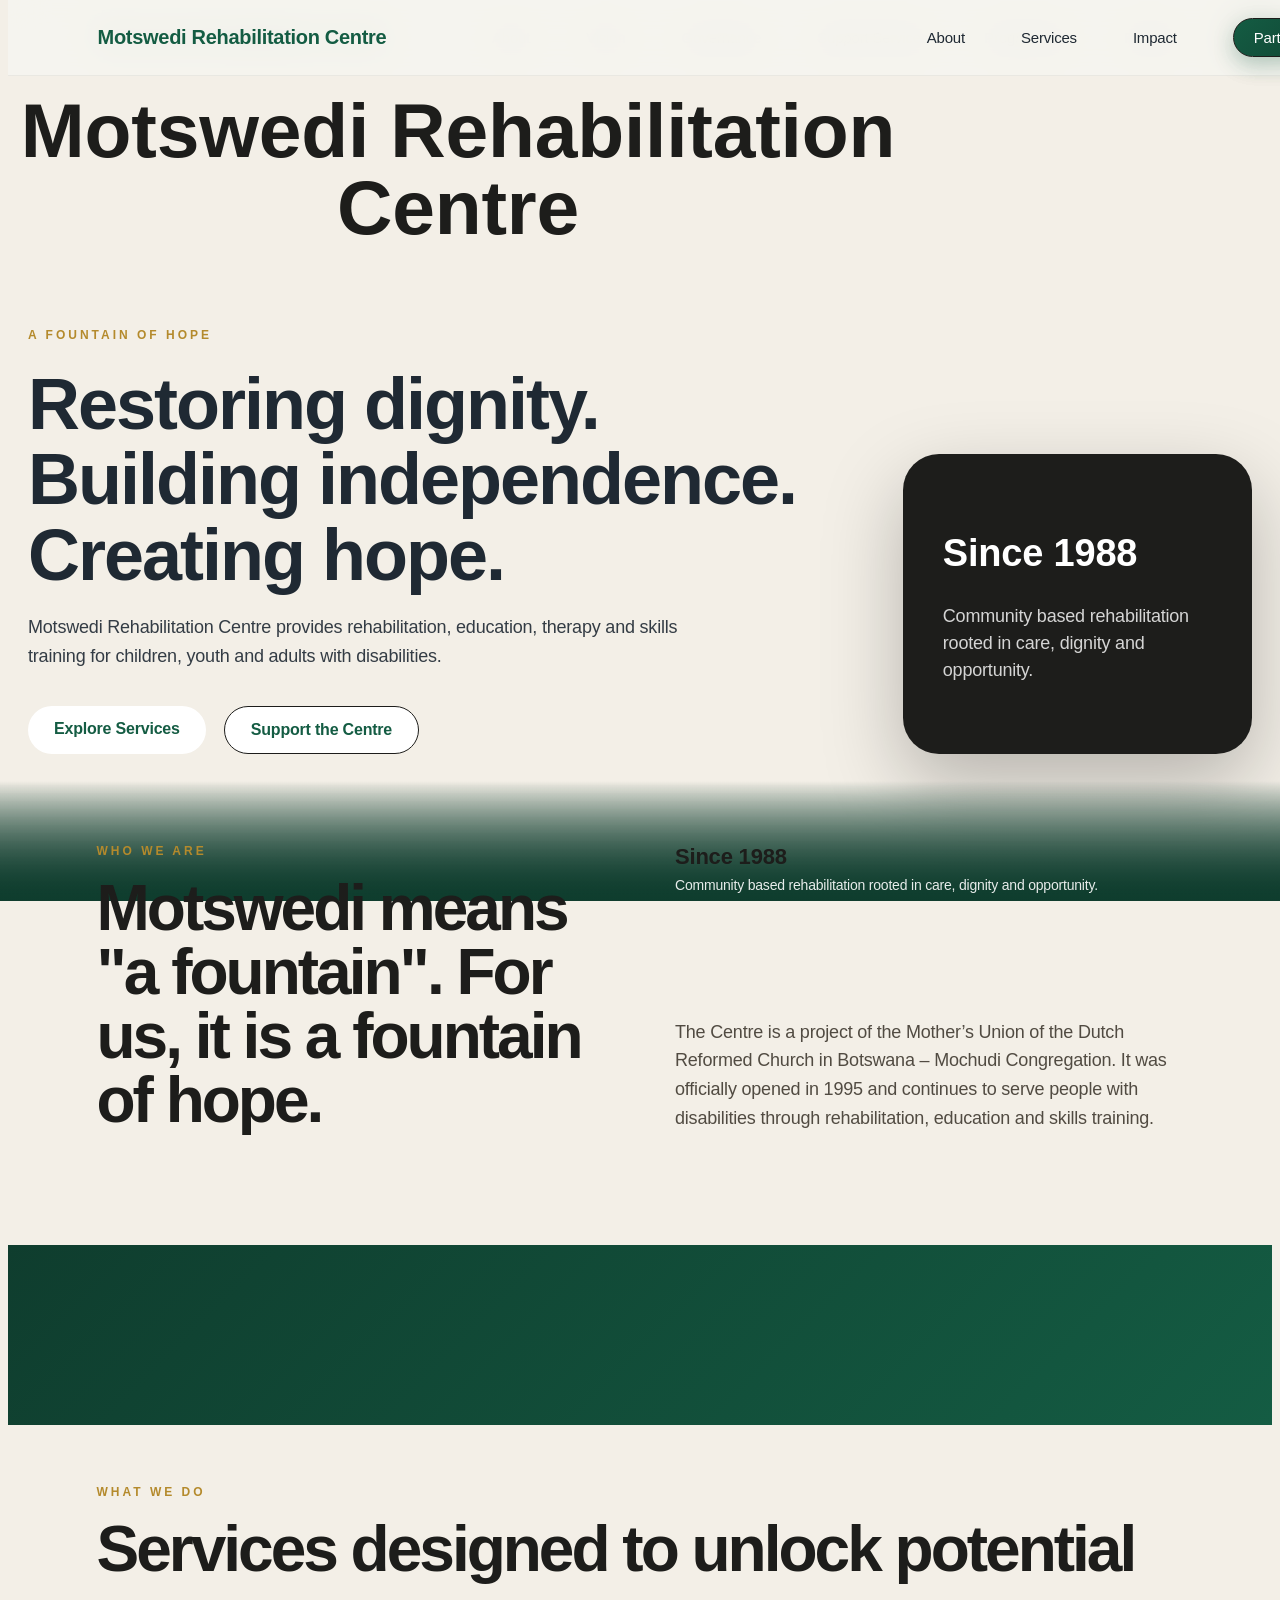
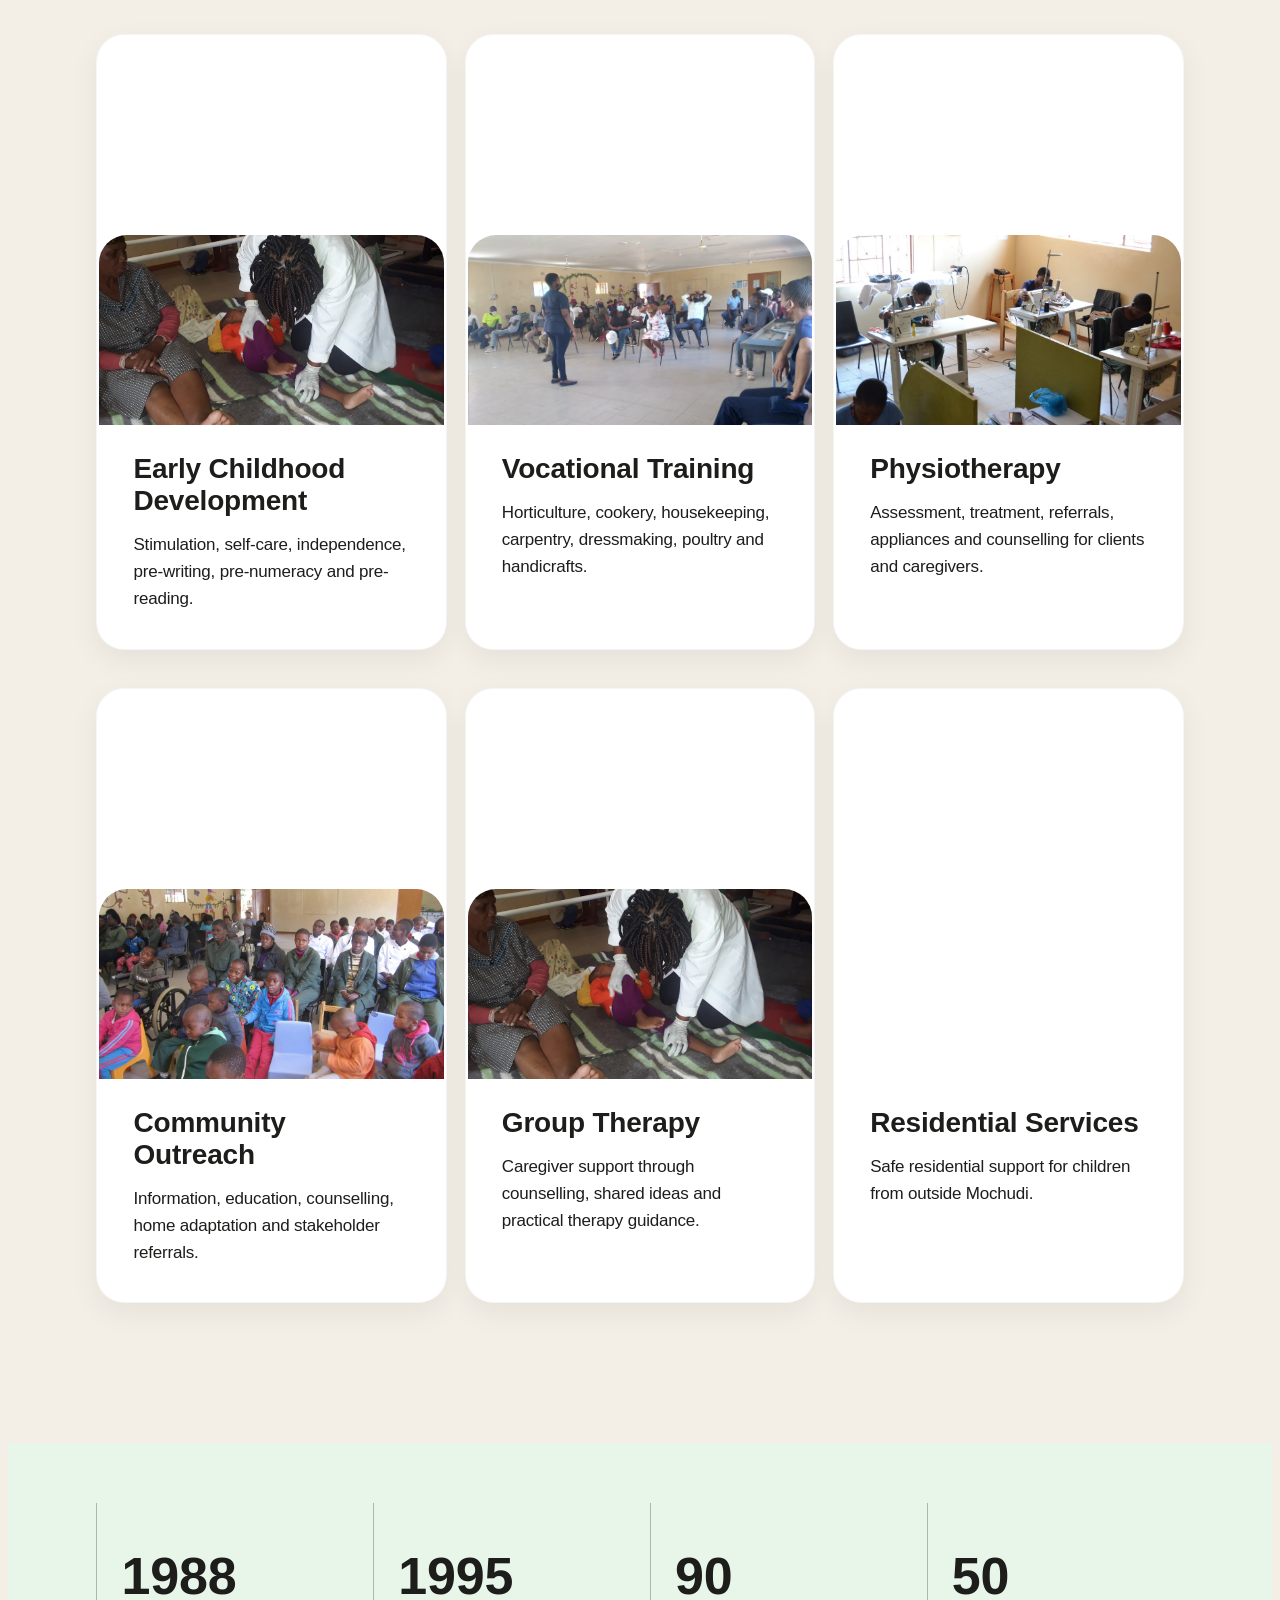
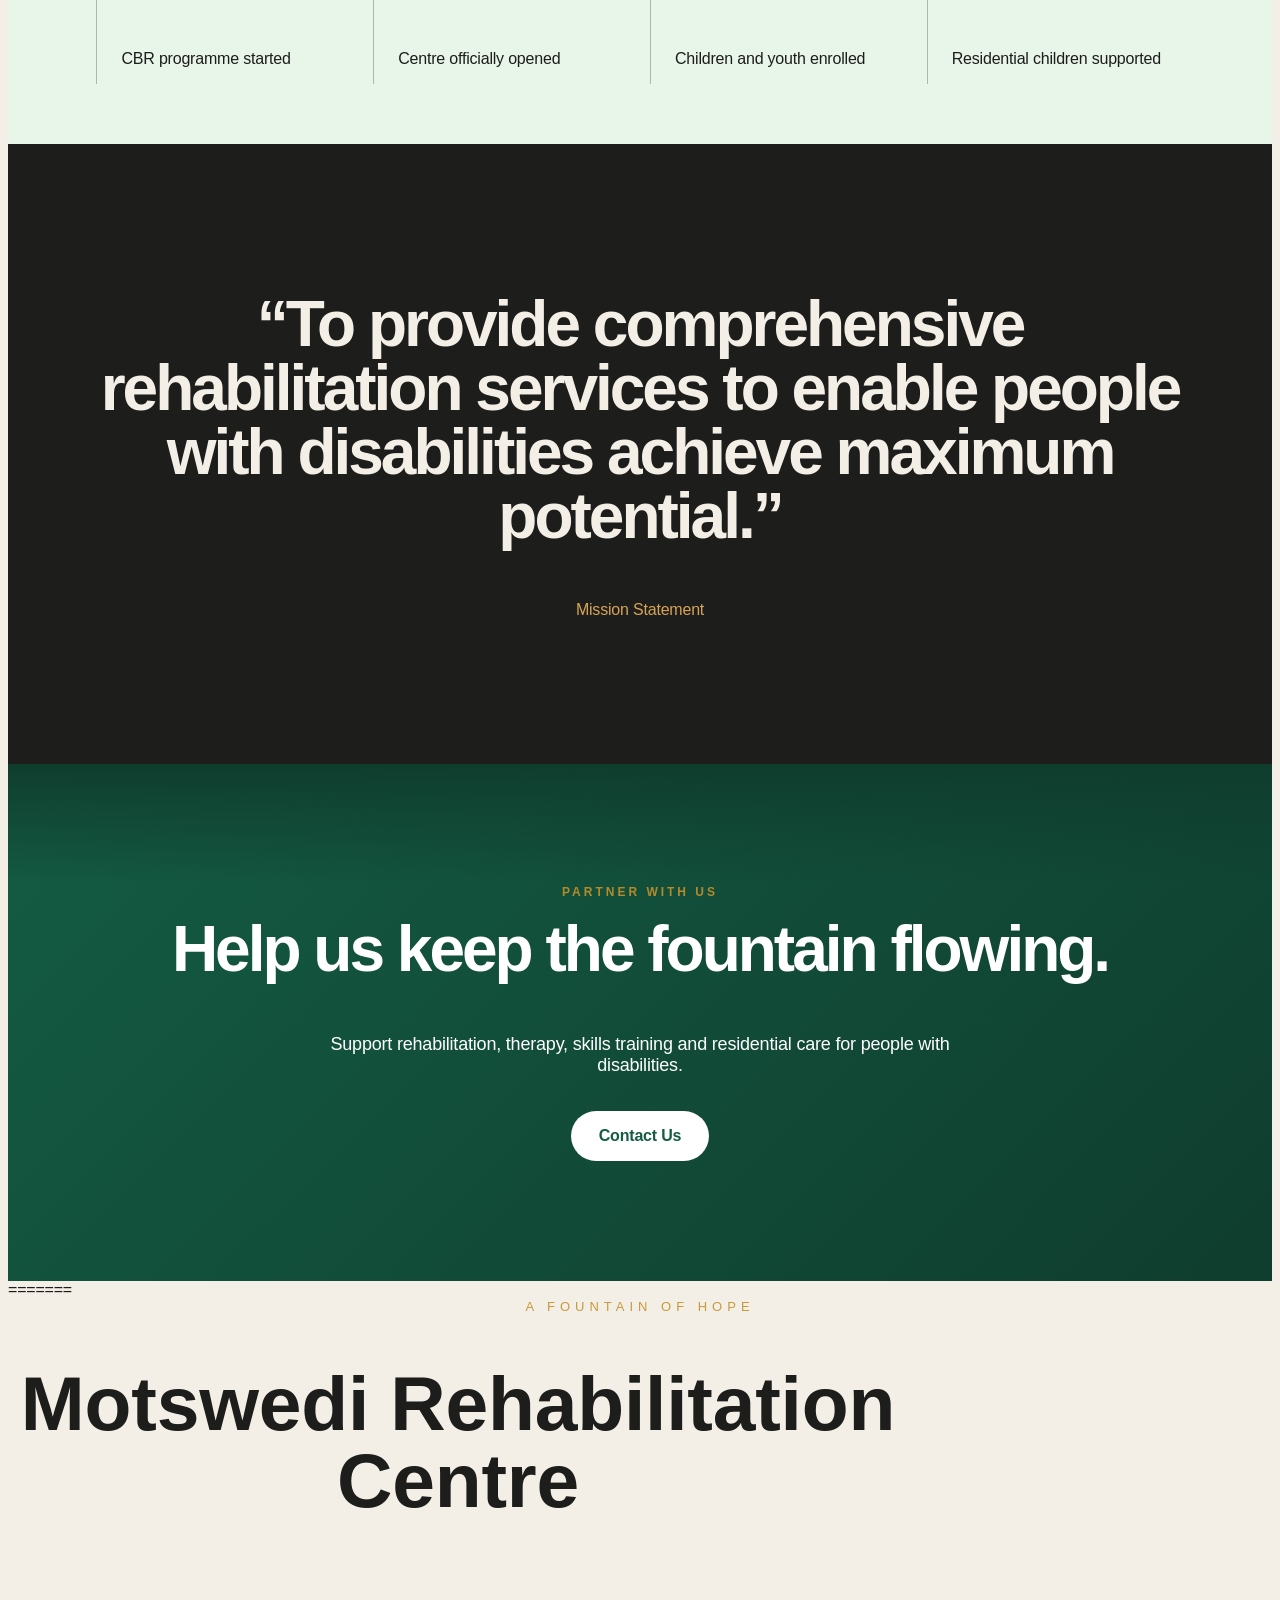
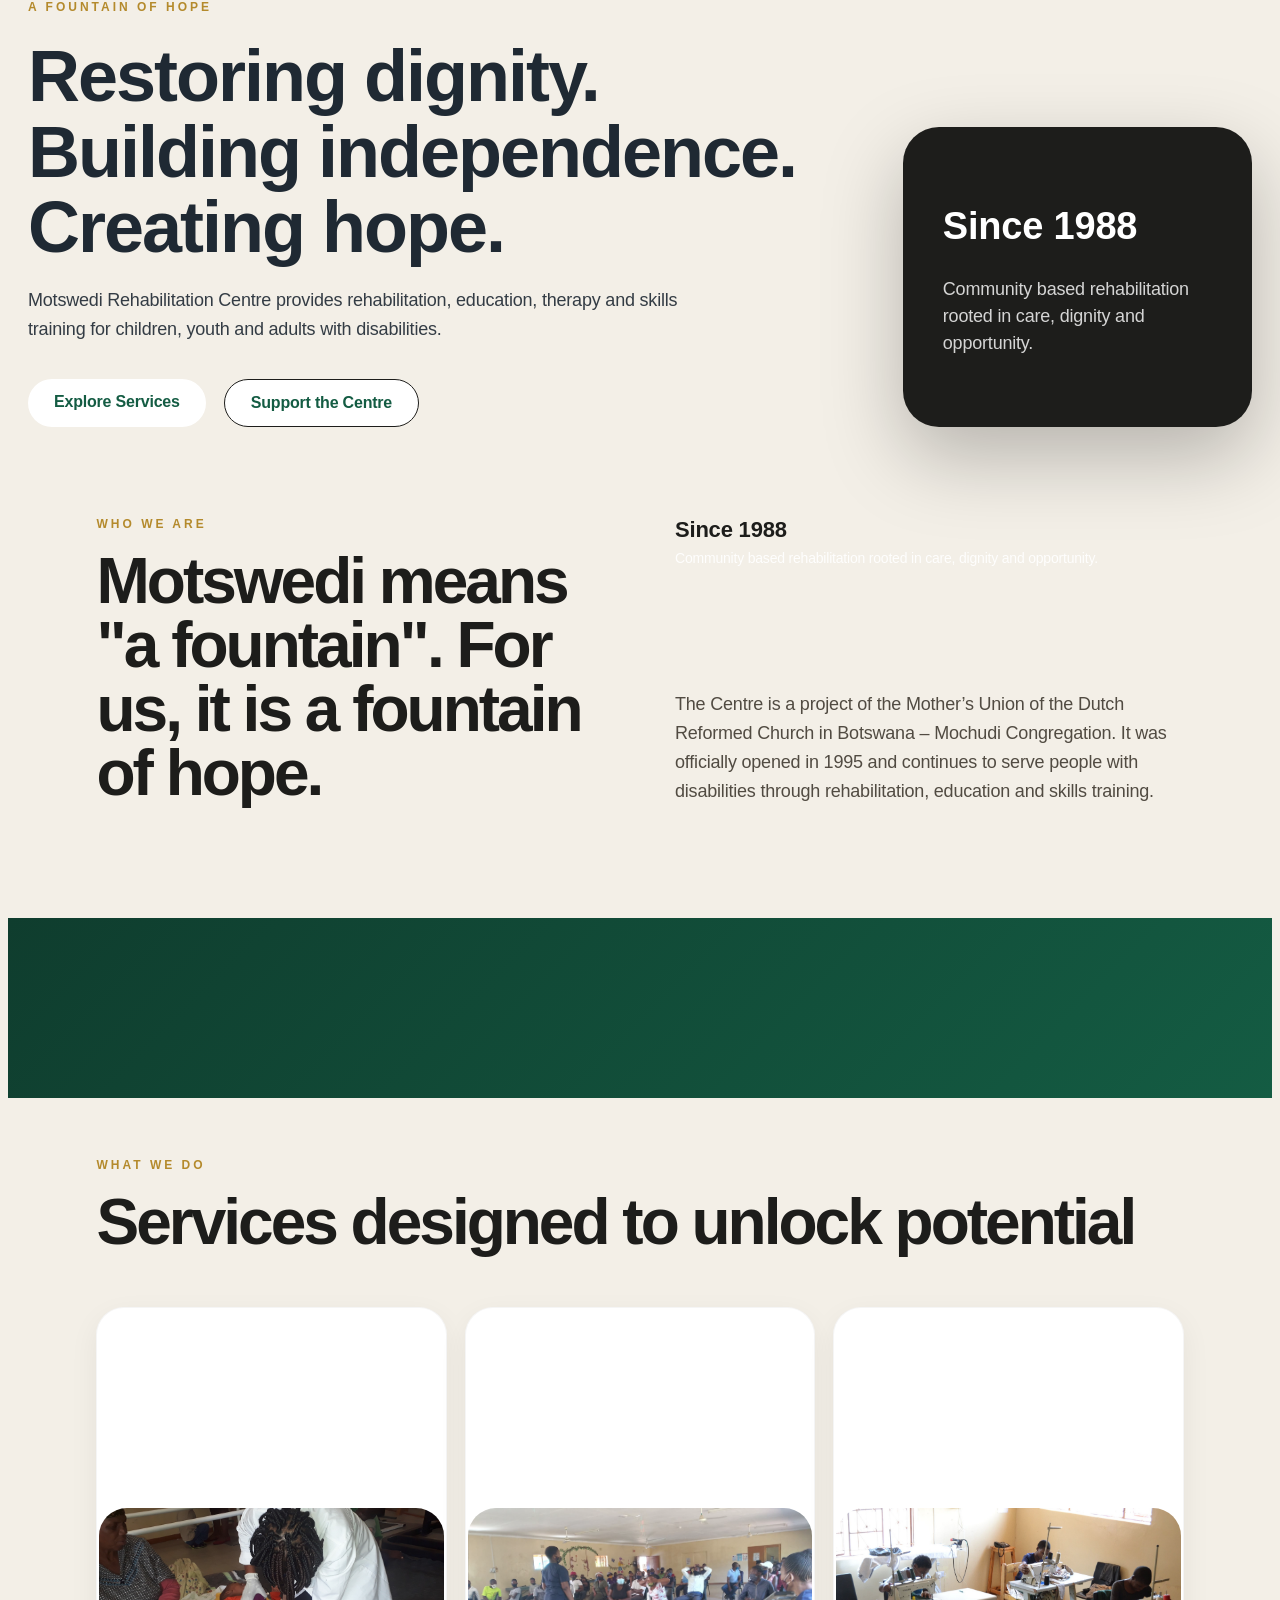
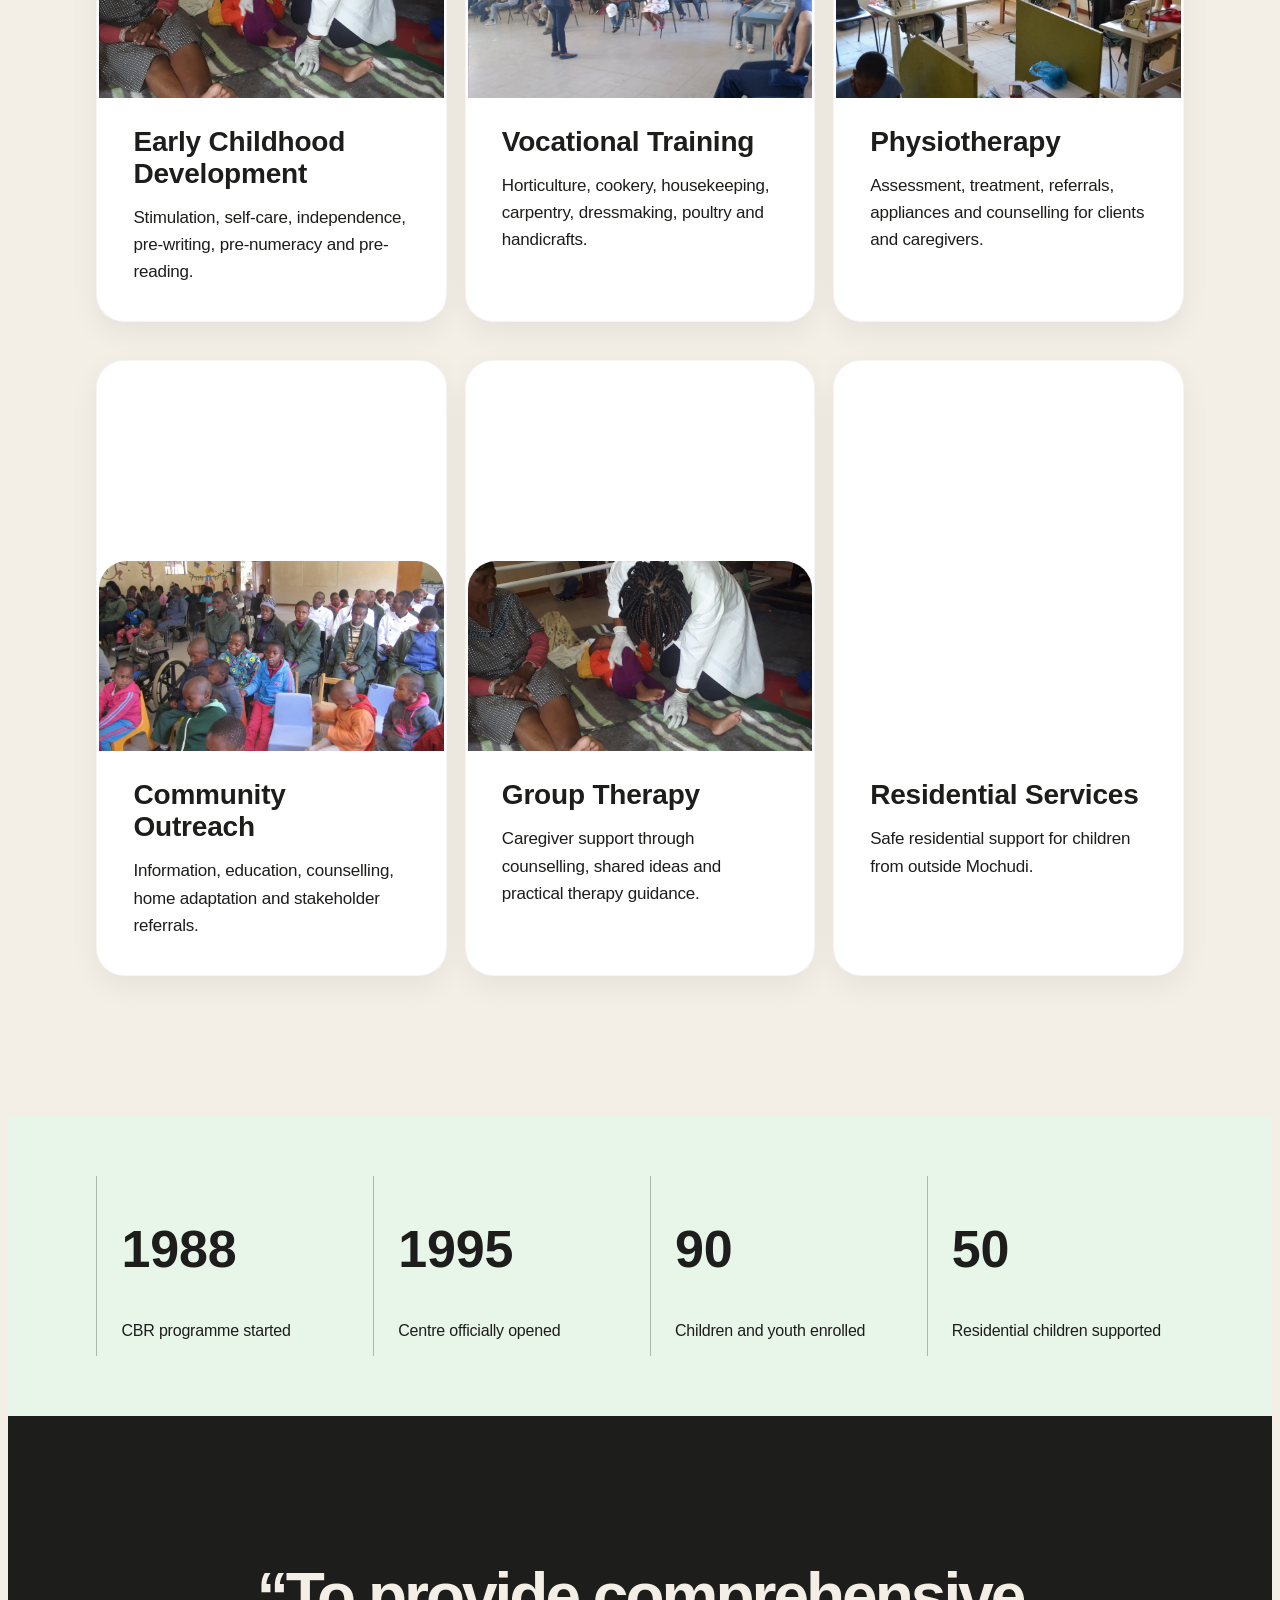
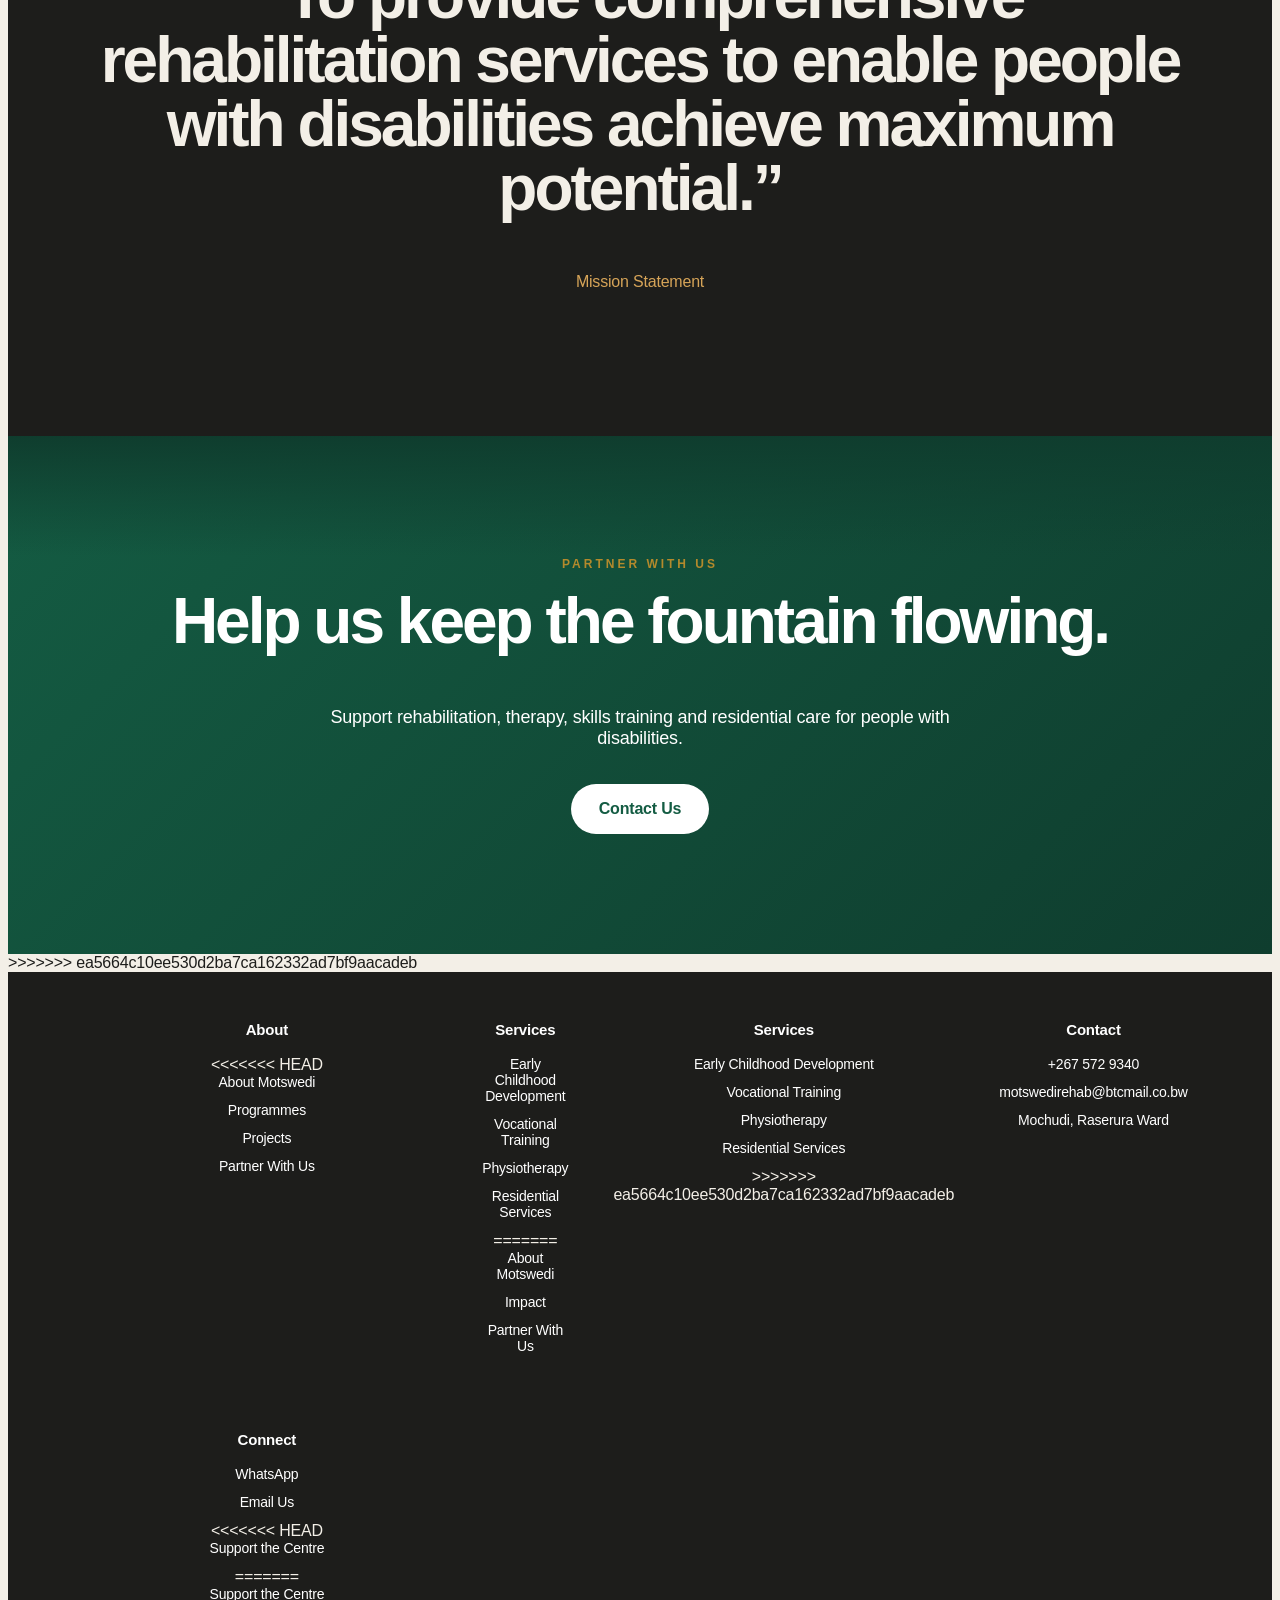
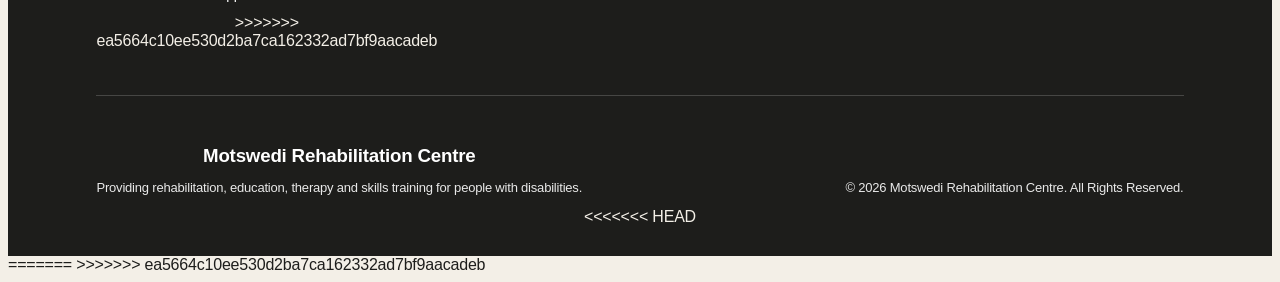
==== index.html @ e0ede17e "Resolve merge conflicts" ====
<<<<<<< HEAD
﻿<div id="loader">
  <div class="loader-inner">
    <span>A Fountain of Hope</span>
    <h1>Motswedi Rehabilitation Centre</h1>
  </div>
</div><!DOCTYPE html>
<html lang="en">
<head>
  <meta charset="UTF-8">
  <meta name="viewport" content="width=device-width, initial-scale=1.0">
  <title>Motswedi Rehabilitation Centre</title>
  <link rel="stylesheet" href="css/style.css">
</head>
<body>
<nav>
  <div class="brand">Motswedi Rehabilitation Centre</div>
  <div class="navlinks">
    <a href="about.html">About</a><a href="vision.html">Vision</a><a href="governance.html">Governance</a>
    <a href="support.html">Support Services</a>
    <a href="programmes.html">Programmes</a><a href="projects.html">Projects</a>
    <a href="contact.html" class="navbtn">Partner With Us</a>
  </div>
</nav>
<header class="hero">
  <div class="hero-text">
    <span class="tag">A Fountain of Hope</span>
    <h1>Restoring dignity. Building independence. Creating hope.</h1>
    <p>Motswedi Rehabilitation Centre provides rehabilitation, education, therapy and skills training for children, youth and adults with disabilities.</p>
    <div class="actions">
      <a href="support.html" class="btn primary">Explore Services</a>
      <a href="contact.html" class="btn ghost">Support the Centre</a>
    </div>
  </div>
  <div class="hero-card">
    <h3>Since 1988</h3>
    <p>Community based rehabilitation rooted in care, dignity and opportunity.</p>
  </div>
</header>
<section id="about" class="split"><div class="about-badge"><strong>Since 1988</strong><span>Community based rehabilitation rooted in care, dignity and opportunity.</span></div>
  <div>
    <span class="small">Who We Are</span>
    <h2>Motswedi means &quot;a fountain&quot;. For us, it is a fountain of hope.</h2>
  </div>
  <p>
    The Centre is a project of the Mother’s Union of the Dutch Reformed Church in Botswana – Mochudi Congregation.
    It was officially opened in 1995 and continues to serve people with disabilities through rehabilitation, education and skills training.
  </p>
</section>
<section class="dark">
  <div class="marquee">
    <span>Rehabilitation</span>
    <span>Education</span>
    <span>Skills Training</span>
    <span>Physiotherapy</span>
    <span>Residential Care</span>
  </div>
</section>
<section id="services" class="services">
  <span class="small">What We Do</span>
  <h2>Services designed to unlock potential</h2>
  <div class="grid">
    <div class="card"><h3>Early Childhood Development</h3><p>Stimulation, self-care, independence, pre-writing, pre-numeracy and pre-reading.</p></div>
    <div class="card"><h3>Vocational Training</h3><p>Horticulture, cookery, housekeeping, carpentry, dressmaking, poultry and handicrafts.</p></div>
    <div class="card"><h3>Physiotherapy</h3><p>Assessment, treatment, referrals, appliances and counselling for clients and caregivers.</p></div>
    <div class="card"><h3>Community Outreach</h3><p>Information, education, counselling, home adaptation and stakeholder referrals.</p></div>
    <div class="card"><h3>Group Therapy</h3><p>Caregiver support through counselling, shared ideas and practical therapy guidance.</p></div>
    <div class="card"><h3>Residential Services</h3><p>Safe residential support for children from outside Mochudi.</p></div>
  </div>
</section>
<section id="impact" class="impact">
  <div><h2>1988</h2><p>CBR programme started</p></div>
  <div><h2>1995</h2><p>Centre officially opened</p></div>
  <div><h2>90</h2><p>Children and youth enrolled</p></div>
  <div><h2>50</h2><p>Residential children supported</p></div>
</section>
<section class="statement">
  <h2>“To provide comprehensive rehabilitation services to enable people with disabilities achieve maximum potential.”</h2>
  <p>Mission Statement</p>
</section>
<section id="contact" class="contact">
  <span class="small">Partner With Us</span>
  <h2>Help us keep the fountain flowing.</h2>
  <p>Support rehabilitation, therapy, skills training and residential care for people with disabilities.</p>
  <a href="https://wa.me/26774729088" class="btn primary">Contact Us</a>
</section>
=======
﻿<div id="loader">
  <div class="loader-inner">
    <span>A Fountain of Hope</span>
    <h1>Motswedi Rehabilitation Centre</h1>
  </div>
</div><!DOCTYPE html>
<html lang="en">
<head>
  <meta charset="UTF-8">
  <meta name="viewport" content="width=device-width, initial-scale=1.0">
  <title>Motswedi Rehabilitation Centre</title>
  <link rel="stylesheet" href="css/style.css">
</head>
<body>
<nav>
  <div class="brand">Motswedi Rehabilitation Centre</div>
  <div class="navlinks">
    <a href="#about">About</a>
    <a href="#services">Services</a>
    <a href="#impact">Impact</a>
    <a href="#contact" class="navbtn">Partner With Us</a>
  </div>
</nav>
<header class="hero">
  <div class="hero-text">
    <span class="tag">A Fountain of Hope</span>
    <h1>Restoring dignity. Building independence. Creating hope.</h1>
    <p>Motswedi Rehabilitation Centre provides rehabilitation, education, therapy and skills training for children, youth and adults with disabilities.</p>
    <div class="actions">
      <a href="#services" class="btn primary">Explore Services</a>
      <a href="#contact" class="btn ghost">Support the Centre</a>
    </div>
  </div>
  <div class="hero-card">
    <h3>Since 1988</h3>
    <p>Community based rehabilitation rooted in care, dignity and opportunity.</p>
  </div>
</header>
<section id="about" class="split"><div class="about-badge"><strong>Since 1988</strong><span>Community based rehabilitation rooted in care, dignity and opportunity.</span></div>
  <div>
    <span class="small">Who We Are</span>
    <h2>Motswedi means &quot;a fountain&quot;. For us, it is a fountain of hope.</h2>
  </div>
  <p>
    The Centre is a project of the Mother’s Union of the Dutch Reformed Church in Botswana – Mochudi Congregation.
    It was officially opened in 1995 and continues to serve people with disabilities through rehabilitation, education and skills training.
  </p>
</section>
<section class="dark">
  <div class="marquee">
    <span>Rehabilitation</span>
    <span>Education</span>
    <span>Skills Training</span>
    <span>Physiotherapy</span>
    <span>Residential Care</span>
  </div>
</section>
<section id="services" class="services">
  <span class="small">What We Do</span>
  <h2>Services designed to unlock potential</h2>
  <div class="grid">
    <div class="card"><h3>Early Childhood Development</h3><p>Stimulation, self-care, independence, pre-writing, pre-numeracy and pre-reading.</p></div>
    <div class="card"><h3>Vocational Training</h3><p>Horticulture, cookery, housekeeping, carpentry, dressmaking, poultry and handicrafts.</p></div>
    <div class="card"><h3>Physiotherapy</h3><p>Assessment, treatment, referrals, appliances and counselling for clients and caregivers.</p></div>
    <div class="card"><h3>Community Outreach</h3><p>Information, education, counselling, home adaptation and stakeholder referrals.</p></div>
    <div class="card"><h3>Group Therapy</h3><p>Caregiver support through counselling, shared ideas and practical therapy guidance.</p></div>
    <div class="card"><h3>Residential Services</h3><p>Safe residential support for children from outside Mochudi.</p></div>
  </div>
</section>
<section id="impact" class="impact">
  <div><h2>1988</h2><p>CBR programme started</p></div>
  <div><h2>1995</h2><p>Centre officially opened</p></div>
  <div><h2>90</h2><p>Children and youth enrolled</p></div>
  <div><h2>50</h2><p>Residential children supported</p></div>
</section>
<section class="statement">
  <h2>“To provide comprehensive rehabilitation services to enable people with disabilities achieve maximum potential.”</h2>
  <p>Mission Statement</p>
</section>
<section id="contact" class="contact">
  <span class="small">Partner With Us</span>
  <h2>Help us keep the fountain flowing.</h2>
  <p>Support rehabilitation, therapy, skills training and residential care for people with disabilities.</p>
  <a href="https://wa.me/26774729088" class="btn primary">Contact Us</a>
</section>
>>>>>>> ea5664c10ee530d2ba7ca162332ad7bf9aacadeb
<footer class="footer">
  <div class="footer-grid">
    <div>
      <h4>About</h4>
<<<<<<< HEAD
      <a href="about.html">About Motswedi</a>
      <a href="programmes.html">Programmes</a><a href="projects.html">Projects</a>
      <a href="contact.html">Partner With Us</a>
    </div>
    <div>
      <h4>Services</h4>
      <a href="support.html">Early Childhood Development</a>
      <a href="support.html">Vocational Training</a>
      <a href="support.html">Physiotherapy</a>
      <a href="support.html">Residential Services</a>
=======
      <a href="#about">About Motswedi</a>
      <a href="#impact">Impact</a>
      <a href="#contact">Partner With Us</a>
    </div>
    <div>
      <h4>Services</h4>
      <a href="#services">Early Childhood Development</a>
      <a href="#services">Vocational Training</a>
      <a href="#services">Physiotherapy</a>
      <a href="#services">Residential Services</a>
>>>>>>> ea5664c10ee530d2ba7ca162332ad7bf9aacadeb
    </div>
    <div>
      <h4>Contact</h4>
      <a href="tel:+2675729340">+267 572 9340</a>
      <a href="mailto:motswedirehab@btcmail.co.bw">motswedirehab@btcmail.co.bw</a>
      <a href="#">Mochudi, Raserura Ward</a>
    </div>
    <div>
      <h4>Connect</h4>
      <a href="https://wa.me/26774729088">WhatsApp</a>
      <a href="mailto:motswedirehab@btcmail.co.bw">Email Us</a>
<<<<<<< HEAD
      <a href="contact.html">Support the Centre</a>
=======
      <a href="#contact">Support the Centre</a>
>>>>>>> ea5664c10ee530d2ba7ca162332ad7bf9aacadeb
    </div>
  </div>
  <div class="footer-bottom">
    <div>
      <h3>Motswedi Rehabilitation Centre</h3>
      <p>Providing rehabilitation, education, therapy and skills training for people with disabilities.</p>
    </div>
    <p>&copy; 2026 Motswedi Rehabilitation Centre. All Rights Reserved.</p>
  </div>
<<<<<<< HEAD
</footer>
<script src="js/script.js"></script>
</body>
</html>











=======
</footer>
<script src="js/script.js"></script>
</body>
</html>









>>>>>>> ea5664c10ee530d2ba7ca162332ad7bf9aacadeb
---- css/style.css ----
<<<<<<< HEAD
* {
  margin: 0;
  padding: 0;
  box-sizing: border-box;
}
html {
  scroll-behavior: smooth;
}
body {
  font-family: Georgia, "Times New Roman", serif;
  background: #f3efe7;
  color: #1d1d1b;
}
nav {
  position: fixed;
  top: 0;
  width: 100%;
  padding: 24px 7%;
  display: flex;
  justify-content: space-between;
  align-items: center;
  z-index: 10;
  background: rgba(243,239,231,0.8);
  backdrop-filter: blur(18px);
  border-bottom: 1px solid rgba(0,0,0,0.08);
}
.brand {
  font-size: 26px;
  font-weight: 900;
  letter-spacing: -1px;
}
.navlinks {
  display: flex;
  gap: 28px;
  align-items: center;
}
.navlinks a {
  color: #1d1d1b;
  text-decoration: none;
  font-size: 15px;
}
.navbtn {
  border: 1px solid #1d1d1b;
  padding: 12px 20px;
  border-radius: 40px;
}
.hero {
  
  padding: 160px 7% 80px;
  display: grid;
  grid-template-columns: 1.4fr 0.6fr;
  align-items: end;
  gap: 60px;
  background:
    radial-gradient(circle at 75% 30%, rgba(214,164,88,0.35), transparent 28%),
    linear-gradient(120deg, #f3efe7 0%, #e8ddcd 100%);
}
.tag,
.small {
  text-transform: uppercase;
  letter-spacing: 3px;
  font-size: 12px;
  color: #8a5a23;
  font-weight: bold;
}
.hero h1 {
  font-size: clamp(32px, 5vw, 64px);
  line-height: 0.92;
  letter-spacing: -5px;
  margin: 25px 0;
  max-width: 1050px;
}
.hero p {
  max-width: 650px;
  font-size: 18px;
  line-height: 1.6;
  color: #4b463d;
}
.actions {
  display: flex;
  gap: 18px;
  margin-top: 35px;
  flex-wrap: wrap;
}
.btn {
  display: inline-block;
  padding: 16px 28px;
  border-radius: 50px;
  text-decoration: none;
  font-weight: bold;
}
.primary {
  background: #1d1d1b;
  color: #fff;
}
.ghost {
  border: 1px solid #1d1d1b;
  color: #1d1d1b;
}
.hero-card {
  background: #1d1d1b;
  color: white;
  border-radius: 36px;
  padding: 40px;
  
  display: flex;
  flex-direction: column;
  justify-content: end;
  box-shadow: 0 30px 80px rgba(0,0,0,0.25);
}
.hero-card h3 {
  font-size: 44px;
  margin-bottom: 15px;
}
.split {
  padding: 120px 7%;
  display: grid;
  grid-template-columns: 1fr 1fr;
  gap: 70px;
}
.split h2,
.services h2,
.statement h2,
.contact h2 {
  font-size: clamp(38px, 5vw, 76px);
  line-height: 1;
  letter-spacing: -3px;
  margin-top: 18px;
}
.split p {
  font-size: 18px;
  line-height: 1.6;
  color: #514b42;
}
.dark {
  background: #1d1d1b;
  color: #f3efe7;
  overflow: hidden;
}
.marquee {
  display: flex;
  gap: 70px;
  padding: 40px 0;
  white-space: nowrap;
  animation: move 20s linear infinite;
}
.marquee span {
  font-size: 34px;
  font-style: italic;
}
@keyframes move {
  from { transform: translateX(0); }
  to { transform: translateX(-50%); }
}
.services {
  padding: 120px 7%;
}
.grid {
  display: grid;
  grid-template-columns: repeat(3, 1fr);
  gap: 22px;
  margin-top: 50px;
}
.card {
  background: #fffaf0;
  padding: 36px;
  
  border-radius: 34px;
  border: 1px solid rgba(0,0,0,0.08);
  transition: 0.35s;
}
.card:hover {
  transform: translateY(-10px);
  background: #1d1d1b;
  color: white;
}
.card b {
  color: #b7792b;
}
.card h3 {
  font-size: 28px;
  margin: 45px 0 18px;
}
.card p {
  font-size: 17px;
  line-height: 1.6;
}
.impact {
  display: grid;
  grid-template-columns: repeat(4, 1fr);
  background: #e1d2bd;
  padding: 80px 7%;
  gap: 20px;
}
.impact div {
  border-left: 1px solid rgba(0,0,0,0.25);
  padding-left: 24px;
}
.impact h2 {
  font-size: 44px;
}
.statement {
  padding: 130px 7%;
  background: #1d1d1b;
  color: #f3efe7;
  text-align: center;
}
.statement p {
  margin-top: 25px;
  color: #d6a458;
}
.contact {
  padding: 120px 7%;
  text-align: center;
  background: radial-gradient(circle at center, rgba(214,164,88,0.35), transparent 35%), #f3efe7;
}
.contact p {
  max-width: 650px;
  margin: 25px auto 35px;
  font-size: 22px;
  color: #514b42;
}
footer {
  padding: 30px 7%;
  background: #1d1d1b;
  color: #f3efe7;
  text-align: center;
}
@media(max-width: 900px) {
  .navlinks {
    display: none;
  }
  .hero,
  .split,
  .grid,
  .impact {
    grid-template-columns: 1fr;
  }
  .hero h1 {
    letter-spacing: -2px;
  }
}
/* ===== PREMIUM POLISH ===== */
body {
  font-family: "Inter", Arial, sans-serif;
  letter-spacing: -0.2px;
}
/* NAVBAR IMPROVEMENT */
nav {
  padding: 18px 7%;
  transition: all 0.3s ease;
}
.brand {
  font-size: 20px;
  font-weight: 700;
  letter-spacing: -0.5px;
}
/* HERO REFINEMENT */
.hero h1 {
  line-height: 1.05;
  letter-spacing: -2px;
  max-width: 900px;
}
.hero p {
  font-size: 18px;
  opacity: 0.85;
}
/* BUTTON POLISH */
.btn {
  transition: all 0.25s ease;
}
.btn:hover {
  transform: translateY(-2px);
  opacity: 0.9;
}
/* SECTION SPACING */
section {
  padding: 90px 7%;
}
/* CARDS UPGRADE */
.card {
  border-radius: 28px;
  box-shadow: 0 10px 30px rgba(0,0,0,0.06);
  transition: all 0.3s ease;
}
.card:hover {
  transform: translateY(-6px);
  box-shadow: 0 20px 50px rgba(0,0,0,0.1);
}
/* GRID CLEANUP */
.grid {
  gap: 18px;
}
/* IMPACT SECTION CLEAN */
.impact h2 {
  font-size: 52px;
}
/* CONTACT CLEAN */
.contact p {
  font-size: 18px;
}
/* SMOOTH TRANSITIONS */
* {
  transition: color 0.2s ease, background 0.2s ease;
}
=======
* {
  margin: 0;
  padding: 0;
  box-sizing: border-box;
}
html {
  scroll-behavior: smooth;
}
body {
  font-family: Georgia, "Times New Roman", serif;
  background: #f3efe7;
  color: #1d1d1b;
}
nav {
  position: fixed;
  top: 0;
  width: 100%;
  padding: 24px 7%;
  display: flex;
  justify-content: space-between;
  align-items: center;
  z-index: 10;
  background: rgba(243,239,231,0.8);
  backdrop-filter: blur(18px);
  border-bottom: 1px solid rgba(0,0,0,0.08);
}
.brand {
  font-size: 26px;
  font-weight: 900;
  letter-spacing: -1px;
}
.navlinks {
  display: flex;
  gap: 28px;
  align-items: center;
}
.navlinks a {
  color: #1d1d1b;
  text-decoration: none;
  font-size: 15px;
}
.navbtn {
  border: 1px solid #1d1d1b;
  padding: 12px 20px;
  border-radius: 40px;
}
.hero {
  
  padding: 160px 7% 80px;
  display: grid;
  grid-template-columns: 1.4fr 0.6fr;
  align-items: end;
  gap: 60px;
  background:
    radial-gradient(circle at 75% 30%, rgba(214,164,88,0.35), transparent 28%),
    linear-gradient(120deg, #f3efe7 0%, #e8ddcd 100%);
}
.tag,
.small {
  text-transform: uppercase;
  letter-spacing: 3px;
  font-size: 12px;
  color: #8a5a23;
  font-weight: bold;
}
.hero h1 {
  font-size: clamp(32px, 5vw, 64px);
  line-height: 0.92;
  letter-spacing: -5px;
  margin: 25px 0;
  max-width: 1050px;
}
.hero p {
  max-width: 650px;
  font-size: 18px;
  line-height: 1.6;
  color: #4b463d;
}
.actions {
  display: flex;
  gap: 18px;
  margin-top: 35px;
  flex-wrap: wrap;
}
.btn {
  display: inline-block;
  padding: 16px 28px;
  border-radius: 50px;
  text-decoration: none;
  font-weight: bold;
}
.primary {
  background: #1d1d1b;
  color: #fff;
}
.ghost {
  border: 1px solid #1d1d1b;
  color: #1d1d1b;
}
.hero-card {
  background: #1d1d1b;
  color: white;
  border-radius: 36px;
  padding: 40px;
  
  display: flex;
  flex-direction: column;
  justify-content: end;
  box-shadow: 0 30px 80px rgba(0,0,0,0.25);
}
.hero-card h3 {
  font-size: 44px;
  margin-bottom: 15px;
}
.split {
  padding: 120px 7%;
  display: grid;
  grid-template-columns: 1fr 1fr;
  gap: 70px;
}
.split h2,
.services h2,
.statement h2,
.contact h2 {
  font-size: clamp(38px, 5vw, 76px);
  line-height: 1;
  letter-spacing: -3px;
  margin-top: 18px;
}
.split p {
  font-size: 18px;
  line-height: 1.6;
  color: #514b42;
}
.dark {
  background: #1d1d1b;
  color: #f3efe7;
  overflow: hidden;
}
.marquee {
  display: flex;
  gap: 70px;
  padding: 40px 0;
  white-space: nowrap;
  animation: move 20s linear infinite;
}
.marquee span {
  font-size: 34px;
  font-style: italic;
}
@keyframes move {
  from { transform: translateX(0); }
  to { transform: translateX(-50%); }
}
.services {
  padding: 120px 7%;
}
.grid {
  display: grid;
  grid-template-columns: repeat(3, 1fr);
  gap: 22px;
  margin-top: 50px;
}
.card {
  background: #fffaf0;
  padding: 36px;
  
  border-radius: 34px;
  border: 1px solid rgba(0,0,0,0.08);
  transition: 0.35s;
}
.card:hover {
  transform: translateY(-10px);
  background: #1d1d1b;
  color: white;
}
.card b {
  color: #b7792b;
}
.card h3 {
  font-size: 28px;
  margin: 45px 0 18px;
}
.card p {
  font-size: 17px;
  line-height: 1.6;
}
.impact {
  display: grid;
  grid-template-columns: repeat(4, 1fr);
  background: #e1d2bd;
  padding: 80px 7%;
  gap: 20px;
}
.impact div {
  border-left: 1px solid rgba(0,0,0,0.25);
  padding-left: 24px;
}
.impact h2 {
  font-size: 44px;
}
.statement {
  padding: 130px 7%;
  background: #1d1d1b;
  color: #f3efe7;
  text-align: center;
}
.statement p {
  margin-top: 25px;
  color: #d6a458;
}
.contact {
  padding: 120px 7%;
  text-align: center;
  background: radial-gradient(circle at center, rgba(214,164,88,0.35), transparent 35%), #f3efe7;
}
.contact p {
  max-width: 650px;
  margin: 25px auto 35px;
  font-size: 22px;
  color: #514b42;
}
footer {
  padding: 30px 7%;
  background: #1d1d1b;
  color: #f3efe7;
  text-align: center;
}
@media(max-width: 900px) {
  .navlinks {
    display: none;
  }
  .hero,
  .split,
  .grid,
  .impact {
    grid-template-columns: 1fr;
  }
  .hero h1 {
    letter-spacing: -2px;
  }
}
/* ===== PREMIUM POLISH ===== */
body {
  font-family: "Inter", Arial, sans-serif;
  letter-spacing: -0.2px;
}
/* NAVBAR IMPROVEMENT */
nav {
  padding: 18px 7%;
  transition: all 0.3s ease;
}
.brand {
  font-size: 20px;
  font-weight: 700;
  letter-spacing: -0.5px;
}
/* HERO REFINEMENT */
.hero h1 {
  line-height: 1.05;
  letter-spacing: -2px;
  max-width: 900px;
}
.hero p {
  font-size: 18px;
  opacity: 0.85;
}
/* BUTTON POLISH */
.btn {
  transition: all 0.25s ease;
}
.btn:hover {
  transform: translateY(-2px);
  opacity: 0.9;
}
/* SECTION SPACING */
section {
  padding: 90px 7%;
}
/* CARDS UPGRADE */
.card {
  border-radius: 28px;
  box-shadow: 0 10px 30px rgba(0,0,0,0.06);
  transition: all 0.3s ease;
}
.card:hover {
  transform: translateY(-6px);
  box-shadow: 0 20px 50px rgba(0,0,0,0.1);
}
/* GRID CLEANUP */
.grid {
  gap: 18px;
}
/* IMPACT SECTION CLEAN */
.impact h2 {
  font-size: 52px;
}
/* CONTACT CLEAN */
.contact p {
  font-size: 18px;
}
/* SMOOTH TRANSITIONS */
* {
  transition: color 0.2s ease, background 0.2s ease;
}
>>>>>>> ea5664c10ee530d2ba7ca162332ad7bf9aacadeb
.dark {
  padding: 40px 0 !important;
}
.marquee {
  padding: 20px 0 !important;
}
.marquee span {
  font-size: 28px;
<<<<<<< HEAD
}
=======
}
>>>>>>> ea5664c10ee530d2ba7ca162332ad7bf9aacadeb
/* ===== COLOR UPGRADE ===== */
body {
  background: #f6f4ef;
  color: #1f2933;
}
/* NAVBAR */
nav {
  background: rgba(246,244,239,0.9);
  border-bottom: 1px solid rgba(0,0,0,0.05);
}
/* HERO SECTION */
.hero {
  background: linear-gradient(135deg, #e8f5e9, #f6f4ef);
}
/* DARK SECTION (replace harsh black) */
.dark {
  background: linear-gradient(135deg, #0f3d2e, #145c43);
  color: #f6f4ef;
}
/* CARDS */
.card {
  background: #ffffff;
  border: 1px solid rgba(0,0,0,0.04);
}
/* CARD HOVER */
.card:hover {
  background: #0f3d2e;
  color: white;
}
/* BUTTONS */
.primary {
  background: #145c43;
}
.primary:hover {
  background: #0f3d2e;
}
/* ACCENT TEXT */
.small,
.tag {
  color: #b48a2c;
}
/* IMPACT SECTION */
.impact {
  background: #e8f5e9;
}
/* CONTACT */
.contact {
  background: linear-gradient(135deg, #145c43, #0f3d2e);
  color: white;
<<<<<<< HEAD
}
=======
}
>>>>>>> ea5664c10ee530d2ba7ca162332ad7bf9aacadeb
/* ===== PREMIUM STARTUP LOADER ===== */
#loader {
  position: fixed;
  inset: 0;
  background: #0f3d2e;
  color: #f6f4ef;
  z-index: 9999;
  display: flex;
  align-items: center;
  justify-content: center;
  animation: loaderExit 1s ease forwards;
  animation-delay: 2.4s;
}
.loader-inner {
  text-align: center;
  animation: loaderText 1.5s ease forwards;
}
.loader-inner span {
  display: block;
  color: #c79a3b;
  text-transform: uppercase;
  letter-spacing: 5px;
  font-size: 13px;
  margin-bottom: 18px;
}
.loader-inner h1 {
  font-size: clamp(34px, 6vw, 82px);
  line-height: 1;
  max-width: 900px;
}
@keyframes loaderText {
  0% {
    opacity: 0;
    transform: translateY(30px);
    filter: blur(8px);
  }
  100% {
    opacity: 1;
    transform: translateY(0);
    filter: blur(0);
  }
}
@keyframes loaderExit {
  to {
    opacity: 0;
    visibility: hidden;
    transform: translateY(-100%);
  }
<<<<<<< HEAD
}
=======
}
>>>>>>> ea5664c10ee530d2ba7ca162332ad7bf9aacadeb
/* ===== HERO CARD FIX (Since 1988) ===== */
.hero-card {
  background: linear-gradient(135deg, #145c43, #0f3d2e);
  color: #f6f4ef;
  border-radius: 28px;
  padding: 35px;
  box-shadow: 0 20px 50px rgba(0,0,0,0.15);
}
.hero-card h3 {
  font-size: 38px;
  margin-bottom: 10px;
  color: #ffffff;
}
.hero-card p {
  font-size: 16px;
  color: rgba(255,255,255,0.85);
  line-height: 1.5;
<<<<<<< HEAD
}
=======
}
>>>>>>> ea5664c10ee530d2ba7ca162332ad7bf9aacadeb
/* ===== CONTACT SECTION FIX ===== */
.contact {
  background: linear-gradient(135deg, #145c43, #0f3d2e);
  color: #ffffff;
  text-align: center;
}
.contact h2 {
  color: #ffffff;
}
.contact p {
  color: rgba(255,255,255,0.9);
  font-size: 18px;
}
/* BUTTON FIX */
.contact .btn {
  background: #ffffff;
  color: #145c43;
  font-weight: bold;
}
.contact .btn:hover {
  background: #f1f5f3;
<<<<<<< HEAD
}
=======
}
>>>>>>> ea5664c10ee530d2ba7ca162332ad7bf9aacadeb
/* ===== VISUAL IMAGE UPGRADE ===== */
.hero {
  background:
    linear-gradient(90deg, rgba(246,244,239,0.95) 0%, rgba(246,244,239,0.82) 55%, rgba(246,244,239,0.35) 100%),
    url("../images/hero-fountain.png");
  background-size: cover;
  background-position: center right;
}
.card:nth-child(1)::before {
  background-image: url("../images/care.jpg");
}
.card:nth-child(2)::before {
  background-image: url("../images/training.jpg");
}
.card:nth-child(3)::before {
  background-image: url("../images/therapy.jpg");
}
.card:nth-child(4)::before {
  background-image: url("../images/community.jpg");
}
.card {
  position: relative;
  overflow: hidden;
}
.card::before {
  content: "";
  display: block;
  height: 150px;
  margin: -36px -36px 28px;
  background-size: cover;
  background-position: center;
  border-radius: 28px 28px 0 0;
  filter: saturate(0.9);
}
.card:hover::before {
  opacity: 0.75;
<<<<<<< HEAD
}

=======
}

>>>>>>> ea5664c10ee530d2ba7ca162332ad7bf9aacadeb
/* ===== WORKING IMAGE SYSTEM ===== */
/* HERO IMAGE */
.hero {
  background:
    linear-gradient(90deg, rgba(246,244,239,0.95) 0%, rgba(246,244,239,0.85) 50%, rgba(246,244,239,0.3) 100%),
    url("../images/hero-fountain.png");
  background-size: cover;
  background-position: center right;
}
/* CARD IMAGES */
.card {
  position: relative;
  overflow: hidden;
  padding-top: 200px;
}
.card::before {
  content: "";
  position: absolute;
  top: 0;
  left: 0;
  width: 100%;
  height: 160px;
  background-size: cover;
  background-position: center;
  border-radius: 28px 28px 0 0;
}
/* Assign images */
.card:nth-child(1)::before { background-image: url("../images/care.jpg"); }
.card:nth-child(2)::before { background-image: url("../images/training.jpg"); }
.card:nth-child(3)::before { background-image: url("../images/therapy.jpg"); }
.card:nth-child(4)::before { background-image: url("../images/community.jpg"); }
.card:nth-child(5)::before { background-image: url("../images/care.jpg"); }
<<<<<<< HEAD
.card:nth-child(6)::before { background-image: url("../images/hero-fountain.png"); }

=======
.card:nth-child(6)::before { background-image: url("../images/hero-fountain.png"); }

>>>>>>> ea5664c10ee530d2ba7ca162332ad7bf9aacadeb
/* ===== FIX SERVICE CARD IMAGE CROPPING ===== */
.card {
  padding-top: 260px !important;
}
.card::before {
  height: 220px !important;
  background-size: cover !important;
  background-position: center center !important;
<<<<<<< HEAD
}
=======
}
>>>>>>> ea5664c10ee530d2ba7ca162332ad7bf9aacadeb
/* ===== SERVICE CARD IMAGE + HEIGHT FIX ===== */
.card {
  padding: 0 34px 34px 34px !important;
  min-height: 430px !important;
}
.card::before {
  position: relative !important;
  display: block !important;
  height: 190px !important;
  width: calc(100% + 68px) !important;
  margin: 0 -34px 28px -34px !important;
  background-size: cover !important;
  background-position: center !important;
  border-radius: 28px 28px 0 0 !important;
}
.card h3 {
  margin: 10px 0 14px !important;
}
.card p {
  margin: 0 !important;
<<<<<<< HEAD
}
=======
}
>>>>>>> ea5664c10ee530d2ba7ca162332ad7bf9aacadeb
/* ===== ABOUT IMAGE BAND ===== */
.split {
  position: relative;
}
.split::before {
  content: "";
  position: absolute;
  top: -120px;
  left: 0;
  width: 100%;
  height: 260px;
  background:
    linear-gradient(to bottom, rgba(246,244,239,0.95), rgba(246,244,239,0.6)),
    url("../images/about.jpg");
  background-size: cover;
  background-position: center;
  border-radius: 0 0 40px 40px;
  z-index: 0;
}
.split > * {
  position: relative;
  z-index: 1;
<<<<<<< HEAD
}
=======
}
>>>>>>> ea5664c10ee530d2ba7ca162332ad7bf9aacadeb
/* ===== FIX ABOUT IMAGE OVERLAP ===== */
.split::before {
  display: none !important;
}
.split {
  padding-top: 80px !important;
}
.split {
  background:
    linear-gradient(rgba(246,244,239,0.88), rgba(246,244,239,0.88)),
    url("../images/about.jpg") center/cover no-repeat;
  border-radius: 0 0 40px 40px;
<<<<<<< HEAD
}
=======
}
>>>>>>> ea5664c10ee530d2ba7ca162332ad7bf9aacadeb
/* ===== THEME GLITTER CURSOR ===== */
.glitter {
  position: fixed;
  width: 8px;
  height: 8px;
  pointer-events: none;
  border-radius: 50%;
  z-index: 99999;
  background: #c79a3b;
  box-shadow: 0 0 12px rgba(199,154,59,0.9);
  animation: glitterFade 0.7s ease-out forwards;
}
@keyframes glitterFade {
  0% {
    opacity: 1;
    transform: scale(1);
  }
  100% {
    opacity: 0;
    transform: scale(0.2) translateY(-12px);
  }
<<<<<<< HEAD
}

=======
}

>>>>>>> ea5664c10ee530d2ba7ca162332ad7bf9aacadeb
/* ===== FINAL HERO (MATCH DESIGN) ===== */
.hero {
  min-height: 90vh;
  display: flex;
  align-items: center;
  padding: 80px 7%;
  background:
    linear-gradient(90deg, rgba(6,38,28,0.95) 0%, rgba(6,38,28,0.85) 40%, rgba(6,38,28,0.2) 75%),
    url("../images/hero-fountain.png");
  background-size: cover;
  background-position: right center;
  color: #ffffff;
}
/* LEFT TEXT BLOCK */
.hero-content {
  max-width: 600px;
}
/* TITLE */
.hero h1 {
  font-size: clamp(48px, 6vw, 72px);
  line-height: 1.05;
  margin-bottom: 20px;
  font-weight: 700;
}
/* SUBTEXT */
.hero p {
  font-size: 18px;
  opacity: 0.9;
  margin-bottom: 30px;
}
/* SMALL GOLD TEXT */
.hero .eyebrow {
  color: #c79a3b;
  letter-spacing: 3px;
  font-size: 13px;
  margin-bottom: 10px;
  display: block;
}
/* BUTTON */
.hero .btn {
  background: #ffffff;
  color: #145c43;
  padding: 14px 26px;
  border-radius: 999px;
  font-weight: 600;
  text-decoration: none;
}
.hero .btn:hover {
  background: #f3f5f4;
}
/* REMOVE OLD HERO STYLES */
header {
  background: none !important;
<<<<<<< HEAD
}

=======
}

>>>>>>> ea5664c10ee530d2ba7ca162332ad7bf9aacadeb
/* ===== FOUNTAIN IMAGE ON CONTACT SECTION ===== */
.contact {
  background:
    linear-gradient(90deg, rgba(6,38,28,0.96) 0%, rgba(6,38,28,0.85) 45%, rgba(6,38,28,0.25) 100%),
    url("../images/hero-fountain.png") !important;
  background-size: cover !important;
  background-position: right center !important;
  background-repeat: no-repeat !important;
  color: white !important;
  min-height: 520px !important;
  display: flex !important;
  flex-direction: column !important;
  justify-content: center !important;
}
.contact h2,
.contact p {
  color: white !important;
}
.contact .btn {
  background: white !important;
  color: #145c43 !important;
<<<<<<< HEAD
}
=======
}
>>>>>>> ea5664c10ee530d2ba7ca162332ad7bf9aacadeb
/* ===== FIX CONTACT BUTTON SIZE ===== */
.contact .btn {
  width: auto !important;
  display: inline-block !important;
  padding: 14px 28px !important;
  border-radius: 999px !important;
  margin: 0 auto !important;
}
/* Center it properly */
.contact {
  text-align: center !important;
<<<<<<< HEAD
}
=======
}
>>>>>>> ea5664c10ee530d2ba7ca162332ad7bf9aacadeb
/* ===== RESTORE HERO BACKGROUND IMAGE ===== */
.hero {
  background:
    linear-gradient(90deg, rgba(6,38,28,0.75) 0%, rgba(6,38,28,0.55) 45%, rgba(6,38,28,0.2) 75%),
    url("../images/hero.jpg") !important;
  background-size: cover !important;
  background-position: center right !important;
  background-repeat: no-repeat !important;
<<<<<<< HEAD
}
=======
}
>>>>>>> ea5664c10ee530d2ba7ca162332ad7bf9aacadeb
/* ===== FIX HERO OPACITY (SOFT LIKE BELOW) ===== */
.hero {
  background:
    linear-gradient(90deg,
      rgba(246,244,239,0.92) 0%,
      rgba(246,244,239,0.85) 45%,
      rgba(246,244,239,0.65) 75%,
      rgba(246,244,239,0.4) 100%
    ),
    url("../images/hero.jpg") !important;
  background-size: cover !important;
  background-position: center right !important;
  background-repeat: no-repeat !important;
}
.hero h1,
.hero p {
  color: #1f2933 !important;
<<<<<<< HEAD
}
=======
}
>>>>>>> ea5664c10ee530d2ba7ca162332ad7bf9aacadeb
/* ===== FIX HERO TOP SPACING ===== */
.hero {
  padding-top: 140px !important;
}
.hero .eyebrow {
  margin-top: 10px !important;
<<<<<<< HEAD
}
=======
}
>>>>>>> ea5664c10ee530d2ba7ca162332ad7bf9aacadeb
/* ===== FIX HERO CARD READABILITY ===== */
.hero-card {
  background: rgba(20, 92, 67, 0.95) !important;
  box-shadow: 0 10px 40px rgba(0,0,0,0.2) !important;
}
.hero-card h3 {
  color: #ffffff !important;
}
.hero-card p {
  color: rgba(255,255,255,0.9) !important;
<<<<<<< HEAD
}
=======
}
>>>>>>> ea5664c10ee530d2ba7ca162332ad7bf9aacadeb
/* ===== PREMIUM NAVBAR ===== */
nav {
  position: sticky;
  top: 0;
  z-index: 1000;
  background: rgba(255, 255, 255, 0.75);
  backdrop-filter: blur(12px);
  -webkit-backdrop-filter: blur(12px);
  padding: 18px 7%;
  border-bottom: 1px solid rgba(0,0,0,0.06);
  box-shadow: 0 6px 20px rgba(0,0,0,0.05);
}
/* BRAND */
.brand {
  font-weight: 700;
  font-size: 20px;
  letter-spacing: -0.3px;
  color: #145c43;
}
/* LINKS */
.navlinks a {
  margin-left: 28px;
  font-weight: 500;
  color: #1f2933;
  position: relative;
  text-decoration: none;
}
/* UNDERLINE ANIMATION */
.navlinks a::after {
  content: "";
  position: absolute;
  left: 0;
  bottom: -6px;
  width: 0%;
  height: 2px;
  background: #145c43;
  transition: width 0.25s ease;
}
.navlinks a:hover::after {
  width: 100%;
}
/* BUTTON */
.navbtn {
  margin-left: 30px;
  padding: 10px 20px;
  border-radius: 999px;
  background: linear-gradient(135deg, #145c43, #0f3d2e);
  color: white !important;
  font-weight: 600;
  box-shadow: 0 8px 20px rgba(20,92,67,0.25);
  transition: all 0.25s ease;
}
.navbtn:hover {
  transform: translateY(-2px);
  box-shadow: 0 12px 30px rgba(20,92,67,0.35);
<<<<<<< HEAD
}
=======
}
>>>>>>> ea5664c10ee530d2ba7ca162332ad7bf9aacadeb
/* ===== REMOVE HERO YEAR TILE ===== */
.hero-card {
  display: none !important;
}
.hero {
  padding-top: 95px !important;
}
.hero .eyebrow {
  margin-top: 0 !important;
<<<<<<< HEAD
}
=======
}
>>>>>>> ea5664c10ee530d2ba7ca162332ad7bf9aacadeb
/* ===== ABOUT SINCE 1988 BADGE ===== */
.about-badge {
  grid-column: 1 / -1;
  background: linear-gradient(135deg, #145c43, #0f3d2e);
  color: white;
  padding: 24px 30px;
  border-radius: 24px;
  margin-bottom: 35px;
  max-width: 520px;
  box-shadow: 0 15px 35px rgba(20,92,67,0.18);
}
.about-badge strong {
  display: block;
  font-size: 28px;
  margin-bottom: 8px;
}
.about-badge span {
  color: rgba(255,255,255,0.9);
  line-height: 1.5;
<<<<<<< HEAD
}
=======
}
>>>>>>> ea5664c10ee530d2ba7ca162332ad7bf9aacadeb
/* ===== MOVE ABOUT BADGE TO RIGHT SIDE ===== */
.about-badge {
  grid-column: 2 !important;
  grid-row: 1 !important;
  max-width: 420px !important;
  padding: 18px 22px !important;
  border-radius: 18px !important;
  margin: 0 0 18px 0 !important;
  align-self: end !important;
}
.about-badge strong {
  font-size: 22px !important;
  margin-bottom: 6px !important;
}
.about-badge span {
  font-size: 14px !important;
  line-height: 1.4 !important;
}
.split > div:not(.about-badge) {
  grid-column: 1 !important;
  grid-row: 1 / span 2 !important;
}
.split > p {
  grid-column: 2 !important;
  grid-row: 2 !important;
<<<<<<< HEAD
}
=======
}
>>>>>>> ea5664c10ee530d2ba7ca162332ad7bf9aacadeb
/* ===== REMOVE DEAD SPACE BETWEEN SECTIONS ===== */
#services {
  padding-bottom: 40px !important;
}
#services .card {
  margin-bottom: 20px !important;
}
#services + section {
  margin-top: 0 !important;
  padding-top: 60px !important;
}
/* tighten stat section */
.impact {
  padding: 60px 7% !important;
<<<<<<< HEAD
}
=======
}
>>>>>>> ea5664c10ee530d2ba7ca162332ad7bf9aacadeb
/* ===== ANIMATED IMPACT NUMBERS ===== */
.impact div {
  transition: transform 0.3s ease, background 0.3s ease;
  border-radius: 18px;
  padding: 20px 24px;
}
.impact div:hover {
  transform: translateY(-8px) scale(1.03);
  background: rgba(255,255,255,0.45);
}
.impact h2 {
  transition: transform 0.3s ease, color 0.3s ease;
}
.impact div:hover h2 {
  transform: scale(1.12);
  color: #145c43;
}
.impact div.reveal-stat {
  opacity: 0;
  transform: translateY(35px);
}
.impact div.reveal-stat.active {
  opacity: 1;
  transform: translateY(0);
  transition: all 0.7s ease;
<<<<<<< HEAD
}
=======
}
>>>>>>> ea5664c10ee530d2ba7ca162332ad7bf9aacadeb
/* ===== PLAYSTATION-STYLE FOOTER, MOTSWEDI THEME ===== */
.footer {
  background: #0f3d2e;
  color: white;
  padding: 55px 7% 30px;
}
.footer-grid {
  display: grid;
  grid-template-columns: repeat(4, 1fr);
  gap: 45px;
  padding-bottom: 45px;
  border-bottom: 1px solid rgba(255,255,255,0.18);
}
.footer h4 {
  font-size: 15px;
  margin-bottom: 18px;
  color: #ffffff;
}
.footer a {
  display: block;
  color: rgba(255,255,255,0.82);
  text-decoration: none;
  font-size: 14px;
  margin-bottom: 12px;
}
.footer a:hover {
  color: #c79a3b;
}
.footer-bottom {
  padding-top: 30px;
  display: flex;
  justify-content: space-between;
  gap: 40px;
  align-items: flex-end;
}
.footer-bottom h3 {
  margin-bottom: 8px;
}
.footer-bottom p {
  color: rgba(255,255,255,0.75);
  font-size: 13px;
  max-width: 650px;
}
@media (max-width: 900px) {
  .footer-grid {
    grid-template-columns: repeat(2, 1fr);
  }
  .footer-bottom {
    flex-direction: column;
    align-items: flex-start;
  }
}
@media (max-width: 600px) {
  .footer-grid {
    grid-template-columns: 1fr;
  }
<<<<<<< HEAD
}
=======
}
>>>>>>> ea5664c10ee530d2ba7ca162332ad7bf9aacadeb
/* ===== REMOVE TICKER + DEAD SPACE ===== */
.dark {
  display: none !important;
}
.marquee {
  display: none !important;
}
.split {
  margin-bottom: 0 !important;
  padding-bottom: 60px !important;
}
#services {
  padding-top: 60px !important;
<<<<<<< HEAD
}
=======
}
>>>>>>> ea5664c10ee530d2ba7ca162332ad7bf9aacadeb
/* ===== MISSION SECTION BACKGROUND IMAGE ===== */
.statement {
  position: relative;
  background:
    linear-gradient(rgba(0,0,0,0.75), rgba(0,0,0,0.75)),
    url("../images/kids.jpg");
  background-size: cover;
  background-position: center;
  background-repeat: no-repeat;
  color: white;
<<<<<<< HEAD
}
=======
}
>>>>>>> ea5664c10ee530d2ba7ca162332ad7bf9aacadeb
/* ===== BLEND BETWEEN SECTIONS ===== */
/* fade bottom of mission section */
.statement {
  position: relative;
}
.statement::after {
  content: "";
  position: absolute;
  bottom: -1px;
  left: 0;
  width: 100%;
  height: 120px;
  background: linear-gradient(to bottom, rgba(0,0,0,0) 0%, #0f3d2e 100%);
  pointer-events: none;
}
/* fade top of next section */
.contact {
  position: relative;
}
.contact::before {
  content: "";
  position: absolute;
  top: -1px;
  left: 0;
  width: 100%;
  height: 120px;
  background: linear-gradient(to bottom, #0f3d2e 0%, rgba(15,61,46,0) 100%);
  pointer-events: none;
<<<<<<< HEAD
}
=======
}
>>>>>>> ea5664c10ee530d2ba7ca162332ad7bf9aacadeb
/* ===== SOFT BLEND (SUBTLE, PREMIUM) ===== */
/* top section fade down */
.hero::after {
  content: "";
  position: absolute;
  bottom: -1px;
  left: 0;
  width: 100%;
  height: 90px;
  background: linear-gradient(
    to bottom,
    rgba(246,244,239,0) 0%,
    rgba(246,244,239,0.5) 60%,
    rgba(246,244,239,0.85) 100%
  );
  pointer-events: none;
}
/* about section fade up */
.split::before {
  content: "";
  position: absolute;
  top: -1px;
  left: 0;
  width: 100%;
  height: 90px;
  background: linear-gradient(
    to bottom,
    rgba(246,244,239,0.85) 0%,
    rgba(246,244,239,0.5) 60%,
    rgba(246,244,239,0) 100%
  );
  pointer-events: none;
<<<<<<< HEAD
}
=======
}
>>>>>>> ea5664c10ee530d2ba7ca162332ad7bf9aacadeb
/* ===== CLEAN SOFT TRANSITION BETWEEN HERO AND ABOUT ===== */
.hero {
  margin-bottom: 0 !important;
}
.hero::after {
  height: 55px !important;
  background: linear-gradient(
    to bottom,
    rgba(246,244,239,0) 0%,
    rgba(246,244,239,0.35) 70%,
    rgba(246,244,239,0.75) 100%
  ) !important;
}
.split {
  margin-top: -20px !important;
  padding-top: 90px !important;
}
.split::before {
  display: none !important;
<<<<<<< HEAD
}
=======
}
>>>>>>> ea5664c10ee530d2ba7ca162332ad7bf9aacadeb
/* ===== REMOVE WHITE BOX EFFECT ===== */
.hero::after {
  height: 40px !important;
  background: linear-gradient(
    to bottom,
    rgba(246,244,239,0) 0%,
    rgba(246,244,239,0.2) 100%
  ) !important;
}
.split {
  background-color: transparent !important;
  margin-top: -10px !important;
}
.split::before {
  display: none !important;
}
/* remove any accidental overlay strips */
.hero {
  background-color: transparent !important;
<<<<<<< HEAD
}
=======
}
>>>>>>> ea5664c10ee530d2ba7ca162332ad7bf9aacadeb
/* ===== REMOVE ALL SEAM LINES COMPLETELY ===== */
.hero::after {
  display: none !important;
}
.split::before {
  display: none !important;
}
/* make sections overlap slightly */
.split {
  margin-top: -60px !important;
  padding-top: 120px !important;
  background: transparent !important;
}
/* soften hero bottom instead of hard fade */
.hero {
  position: relative;
}
.hero::after {
  content: "";
  position: absolute;
  bottom: 0;
  width: 100%;
  height: 120px;
  background: linear-gradient(
    to bottom,
    rgba(246,244,239,0) 0%,
    rgba(246,244,239,0.6) 100%
  );
  pointer-events: none;
<<<<<<< HEAD
}
=======
}
>>>>>>> ea5664c10ee530d2ba7ca162332ad7bf9aacadeb
/* ===== PERFECT BLEND (NO LINE AT ALL) ===== */
/* make both sections SAME base color */
.hero,
.split {
  background-color: #f6f4ef !important;
}
/* remove ALL overlays */
.hero::after,
.split::before {
  display: none !important;
}
/* overlap sections slightly */
.split {
  margin-top: -80px !important;
  padding-top: 140px !important;
}
/* ensure hero image covers fully */
.hero {
  background-size: cover !important;
  background-position: center !important;
<<<<<<< HEAD
}
=======
}
>>>>>>> ea5664c10ee530d2ba7ca162332ad7bf9aacadeb
/* ===== RESTORE BACKGROUND IMAGE (ABOUT SECTION) ===== */
.split {
  background:
    linear-gradient(rgba(246,244,239,0.85), rgba(246,244,239,0.85)),
    url("../images/about.jpg");
  background-size: cover;
  background-position: center;
  background-repeat: no-repeat;
  margin-top: -80px !important;
  padding-top: 140px !important;
}
/* REMOVE hard color override */
.hero,
.split {
  background-color: transparent !important;
<<<<<<< HEAD
}
=======
}
>>>>>>> ea5664c10ee530d2ba7ca162332ad7bf9aacadeb
/* ===== FORCE ABOUT BACKGROUND IMAGE ===== */
.split {
  background-image: url("../images/about.jpg") !important;
  background-size: cover !important;
  background-position: center !important;
  background-repeat: no-repeat !important;
  /* add soft overlay so text is readable */
  background-blend-mode: overlay;
  background-color: rgba(246,244,239,0.75);
  margin-top: -80px !important;
  padding-top: 140px !important;
<<<<<<< HEAD
}
=======
}
>>>>>>> ea5664c10ee530d2ba7ca162332ad7bf9aacadeb
/* ===== MATCH ABOUT BACKGROUND TO HERO (LIGHTER OVERLAY) ===== */
.split {
  background-image: 
    linear-gradient(rgba(246,244,239,0.45), rgba(246,244,239,0.45)),
    url("../images/about.jpg");
  background-size: cover !important;
  background-position: center !important;
  background-repeat: no-repeat !important;
<<<<<<< HEAD
}
=======
}
>>>>>>> ea5664c10ee530d2ba7ca162332ad7bf9aacadeb
/* ===== SOFTEN ABOUT BACKGROUND ===== */
.split {
  background:
    linear-gradient(rgba(246,244,239,0.72), rgba(246,244,239,0.72)),
    url("../images/about.jpg") center/cover no-repeat !important;
<<<<<<< HEAD
}
=======
}
>>>>>>> ea5664c10ee530d2ba7ca162332ad7bf9aacadeb
/* ===== FORCE SOFTER ABOUT IMAGE OVERLAY ===== */
section.split {
  background-image:
    linear-gradient(rgba(246,244,239,0.82), rgba(246,244,239,0.82)),
    url("../images/about.jpg") !important;
  background-size: cover !important;
  background-position: center !important;
  background-repeat: no-repeat !important;
  background-color: transparent !important;
  background-blend-mode: normal !important;
<<<<<<< HEAD
}
=======
}
>>>>>>> ea5664c10ee530d2ba7ca162332ad7bf9aacadeb
/* ===== LIGHT GOLD FOOTER ===== */
footer {
  background: #E8D8A8 !important; /* soft gold */
  color: #1f2937 !important; /* dark text for contrast */
}
/* footer headings */
footer h4,
footer h3 {
  color: #1f2937 !important;
}
/* footer links */
footer a {
  color: #2c3e50 !important;
}
footer a:hover {
  color: #0f3d2e !important; /* your theme green */
}
/* divider line */
footer hr {
  border-color: rgba(0,0,0,0.2) !important;
}
/* bottom text */
footer p {
  color: #374151 !important;
<<<<<<< HEAD
}
=======
}
>>>>>>> ea5664c10ee530d2ba7ca162332ad7bf9aacadeb
/* ===== MATCH FOOTER TO "PARTNER WITH US" GOLD ===== */
footer {
  background: #C79A2B !important; /* rich gold */
  color: #0f172a !important;
}
footer h3,
footer h4 {
  color: #0f172a !important;
}
footer a {
  color: #1f2937 !important;
}
footer a:hover {
  color: #0f3d2e !important; /* theme green */
}
/* divider */
footer hr {
  border-color: rgba(0,0,0,0.25) !important;
}
footer p {
  color: #111827 !important;
<<<<<<< HEAD
}
=======
}
>>>>>>> ea5664c10ee530d2ba7ca162332ad7bf9aacadeb
/* ===== FOOTER WHITE TEXT ===== */
footer {
  color: white !important;
}
footer h3,
footer h4 {
  color: white !important;
}
footer p {
  color: rgba(255,255,255,0.9) !important;
}
footer a {
  color: white !important;
}
footer a:hover {
  color: #0f3d2e !important; /* green hover */
}
/* divider line */
footer hr {
  border-color: rgba(255,255,255,0.3) !important;
<<<<<<< HEAD
}
/* MOBILE OPTIMIZATION */
@media (max-width: 768px) {

  .hero h1 {
    font-size: 36px;
    line-height: 1.2;
  }

  .hero p {
    font-size: 16px;
  }

  .hero {
    padding: 80px 20px;
  }

  .hero-buttons {
    display: flex;
    flex-direction: column;
    gap: 12px;
  }

  .hero-buttons a {
    width: 100%;
    text-align: center;
  }

  /* Reduce overlay strength */
  .hero::before {
    opacity: 0.4; /* was too strong */
  }

}
/* MOBILE OPTIMIZATION */
@media (max-width: 768px) {

  .hero h1 {
    font-size: 36px;
    line-height: 1.2;
  }

  .hero p {
    font-size: 16px;
  }

  .hero {
    padding: 80px 20px;
  }

  .hero-buttons {
    display: flex;
    flex-direction: column;
    gap: 12px;
  }

  .hero-buttons a {
    width: 100%;
    text-align: center;
  }

  .hero::before {
    opacity: 0.4;
  }

}.hero {
  padding-top: 40px !important;
}
.hero .tagline,
.hero small {
  margin-top: 0 !important;
}
@media (max-width: 768px) {
  .hero {
    padding-top: 20px !important;
  }
}
.hero {
  padding: 30px 20px !important;
}
=======
}
>>>>>>> ea5664c10ee530d2ba7ca162332ad7bf9aacadeb
---- css/style.css ----
<<<<<<< HEAD
* {
  margin: 0;
  padding: 0;
  box-sizing: border-box;
}
html {
  scroll-behavior: smooth;
}
body {
  font-family: Georgia, "Times New Roman", serif;
  background: #f3efe7;
  color: #1d1d1b;
}
nav {
  position: fixed;
  top: 0;
  width: 100%;
  padding: 24px 7%;
  display: flex;
  justify-content: space-between;
  align-items: center;
  z-index: 10;
  background: rgba(243,239,231,0.8);
  backdrop-filter: blur(18px);
  border-bottom: 1px solid rgba(0,0,0,0.08);
}
.brand {
  font-size: 26px;
  font-weight: 900;
  letter-spacing: -1px;
}
.navlinks {
  display: flex;
  gap: 28px;
  align-items: center;
}
.navlinks a {
  color: #1d1d1b;
  text-decoration: none;
  font-size: 15px;
}
.navbtn {
  border: 1px solid #1d1d1b;
  padding: 12px 20px;
  border-radius: 40px;
}
.hero {
  
  padding: 160px 7% 80px;
  display: grid;
  grid-template-columns: 1.4fr 0.6fr;
  align-items: end;
  gap: 60px;
  background:
    radial-gradient(circle at 75% 30%, rgba(214,164,88,0.35), transparent 28%),
    linear-gradient(120deg, #f3efe7 0%, #e8ddcd 100%);
}
.tag,
.small {
  text-transform: uppercase;
  letter-spacing: 3px;
  font-size: 12px;
  color: #8a5a23;
  font-weight: bold;
}
.hero h1 {
  font-size: clamp(32px, 5vw, 64px);
  line-height: 0.92;
  letter-spacing: -5px;
  margin: 25px 0;
  max-width: 1050px;
}
.hero p {
  max-width: 650px;
  font-size: 18px;
  line-height: 1.6;
  color: #4b463d;
}
.actions {
  display: flex;
  gap: 18px;
  margin-top: 35px;
  flex-wrap: wrap;
}
.btn {
  display: inline-block;
  padding: 16px 28px;
  border-radius: 50px;
  text-decoration: none;
  font-weight: bold;
}
.primary {
  background: #1d1d1b;
  color: #fff;
}
.ghost {
  border: 1px solid #1d1d1b;
  color: #1d1d1b;
}
.hero-card {
  background: #1d1d1b;
  color: white;
  border-radius: 36px;
  padding: 40px;
  
  display: flex;
  flex-direction: column;
  justify-content: end;
  box-shadow: 0 30px 80px rgba(0,0,0,0.25);
}
.hero-card h3 {
  font-size: 44px;
  margin-bottom: 15px;
}
.split {
  padding: 120px 7%;
  display: grid;
  grid-template-columns: 1fr 1fr;
  gap: 70px;
}
.split h2,
.services h2,
.statement h2,
.contact h2 {
  font-size: clamp(38px, 5vw, 76px);
  line-height: 1;
  letter-spacing: -3px;
  margin-top: 18px;
}
.split p {
  font-size: 18px;
  line-height: 1.6;
  color: #514b42;
}
.dark {
  background: #1d1d1b;
  color: #f3efe7;
  overflow: hidden;
}
.marquee {
  display: flex;
  gap: 70px;
  padding: 40px 0;
  white-space: nowrap;
  animation: move 20s linear infinite;
}
.marquee span {
  font-size: 34px;
  font-style: italic;
}
@keyframes move {
  from { transform: translateX(0); }
  to { transform: translateX(-50%); }
}
.services {
  padding: 120px 7%;
}
.grid {
  display: grid;
  grid-template-columns: repeat(3, 1fr);
  gap: 22px;
  margin-top: 50px;
}
.card {
  background: #fffaf0;
  padding: 36px;
  
  border-radius: 34px;
  border: 1px solid rgba(0,0,0,0.08);
  transition: 0.35s;
}
.card:hover {
  transform: translateY(-10px);
  background: #1d1d1b;
  color: white;
}
.card b {
  color: #b7792b;
}
.card h3 {
  font-size: 28px;
  margin: 45px 0 18px;
}
.card p {
  font-size: 17px;
  line-height: 1.6;
}
.impact {
  display: grid;
  grid-template-columns: repeat(4, 1fr);
  background: #e1d2bd;
  padding: 80px 7%;
  gap: 20px;
}
.impact div {
  border-left: 1px solid rgba(0,0,0,0.25);
  padding-left: 24px;
}
.impact h2 {
  font-size: 44px;
}
.statement {
  padding: 130px 7%;
  background: #1d1d1b;
  color: #f3efe7;
  text-align: center;
}
.statement p {
  margin-top: 25px;
  color: #d6a458;
}
.contact {
  padding: 120px 7%;
  text-align: center;
  background: radial-gradient(circle at center, rgba(214,164,88,0.35), transparent 35%), #f3efe7;
}
.contact p {
  max-width: 650px;
  margin: 25px auto 35px;
  font-size: 22px;
  color: #514b42;
}
footer {
  padding: 30px 7%;
  background: #1d1d1b;
  color: #f3efe7;
  text-align: center;
}
@media(max-width: 900px) {
  .navlinks {
    display: none;
  }
  .hero,
  .split,
  .grid,
  .impact {
    grid-template-columns: 1fr;
  }
  .hero h1 {
    letter-spacing: -2px;
  }
}
/* ===== PREMIUM POLISH ===== */
body {
  font-family: "Inter", Arial, sans-serif;
  letter-spacing: -0.2px;
}
/* NAVBAR IMPROVEMENT */
nav {
  padding: 18px 7%;
  transition: all 0.3s ease;
}
.brand {
  font-size: 20px;
  font-weight: 700;
  letter-spacing: -0.5px;
}
/* HERO REFINEMENT */
.hero h1 {
  line-height: 1.05;
  letter-spacing: -2px;
  max-width: 900px;
}
.hero p {
  font-size: 18px;
  opacity: 0.85;
}
/* BUTTON POLISH */
.btn {
  transition: all 0.25s ease;
}
.btn:hover {
  transform: translateY(-2px);
  opacity: 0.9;
}
/* SECTION SPACING */
section {
  padding: 90px 7%;
}
/* CARDS UPGRADE */
.card {
  border-radius: 28px;
  box-shadow: 0 10px 30px rgba(0,0,0,0.06);
  transition: all 0.3s ease;
}
.card:hover {
  transform: translateY(-6px);
  box-shadow: 0 20px 50px rgba(0,0,0,0.1);
}
/* GRID CLEANUP */
.grid {
  gap: 18px;
}
/* IMPACT SECTION CLEAN */
.impact h2 {
  font-size: 52px;
}
/* CONTACT CLEAN */
.contact p {
  font-size: 18px;
}
/* SMOOTH TRANSITIONS */
* {
  transition: color 0.2s ease, background 0.2s ease;
}
=======
* {
  margin: 0;
  padding: 0;
  box-sizing: border-box;
}
html {
  scroll-behavior: smooth;
}
body {
  font-family: Georgia, "Times New Roman", serif;
  background: #f3efe7;
  color: #1d1d1b;
}
nav {
  position: fixed;
  top: 0;
  width: 100%;
  padding: 24px 7%;
  display: flex;
  justify-content: space-between;
  align-items: center;
  z-index: 10;
  background: rgba(243,239,231,0.8);
  backdrop-filter: blur(18px);
  border-bottom: 1px solid rgba(0,0,0,0.08);
}
.brand {
  font-size: 26px;
  font-weight: 900;
  letter-spacing: -1px;
}
.navlinks {
  display: flex;
  gap: 28px;
  align-items: center;
}
.navlinks a {
  color: #1d1d1b;
  text-decoration: none;
  font-size: 15px;
}
.navbtn {
  border: 1px solid #1d1d1b;
  padding: 12px 20px;
  border-radius: 40px;
}
.hero {
  
  padding: 160px 7% 80px;
  display: grid;
  grid-template-columns: 1.4fr 0.6fr;
  align-items: end;
  gap: 60px;
  background:
    radial-gradient(circle at 75% 30%, rgba(214,164,88,0.35), transparent 28%),
    linear-gradient(120deg, #f3efe7 0%, #e8ddcd 100%);
}
.tag,
.small {
  text-transform: uppercase;
  letter-spacing: 3px;
  font-size: 12px;
  color: #8a5a23;
  font-weight: bold;
}
.hero h1 {
  font-size: clamp(32px, 5vw, 64px);
  line-height: 0.92;
  letter-spacing: -5px;
  margin: 25px 0;
  max-width: 1050px;
}
.hero p {
  max-width: 650px;
  font-size: 18px;
  line-height: 1.6;
  color: #4b463d;
}
.actions {
  display: flex;
  gap: 18px;
  margin-top: 35px;
  flex-wrap: wrap;
}
.btn {
  display: inline-block;
  padding: 16px 28px;
  border-radius: 50px;
  text-decoration: none;
  font-weight: bold;
}
.primary {
  background: #1d1d1b;
  color: #fff;
}
.ghost {
  border: 1px solid #1d1d1b;
  color: #1d1d1b;
}
.hero-card {
  background: #1d1d1b;
  color: white;
  border-radius: 36px;
  padding: 40px;
  
  display: flex;
  flex-direction: column;
  justify-content: end;
  box-shadow: 0 30px 80px rgba(0,0,0,0.25);
}
.hero-card h3 {
  font-size: 44px;
  margin-bottom: 15px;
}
.split {
  padding: 120px 7%;
  display: grid;
  grid-template-columns: 1fr 1fr;
  gap: 70px;
}
.split h2,
.services h2,
.statement h2,
.contact h2 {
  font-size: clamp(38px, 5vw, 76px);
  line-height: 1;
  letter-spacing: -3px;
  margin-top: 18px;
}
.split p {
  font-size: 18px;
  line-height: 1.6;
  color: #514b42;
}
.dark {
  background: #1d1d1b;
  color: #f3efe7;
  overflow: hidden;
}
.marquee {
  display: flex;
  gap: 70px;
  padding: 40px 0;
  white-space: nowrap;
  animation: move 20s linear infinite;
}
.marquee span {
  font-size: 34px;
  font-style: italic;
}
@keyframes move {
  from { transform: translateX(0); }
  to { transform: translateX(-50%); }
}
.services {
  padding: 120px 7%;
}
.grid {
  display: grid;
  grid-template-columns: repeat(3, 1fr);
  gap: 22px;
  margin-top: 50px;
}
.card {
  background: #fffaf0;
  padding: 36px;
  
  border-radius: 34px;
  border: 1px solid rgba(0,0,0,0.08);
  transition: 0.35s;
}
.card:hover {
  transform: translateY(-10px);
  background: #1d1d1b;
  color: white;
}
.card b {
  color: #b7792b;
}
.card h3 {
  font-size: 28px;
  margin: 45px 0 18px;
}
.card p {
  font-size: 17px;
  line-height: 1.6;
}
.impact {
  display: grid;
  grid-template-columns: repeat(4, 1fr);
  background: #e1d2bd;
  padding: 80px 7%;
  gap: 20px;
}
.impact div {
  border-left: 1px solid rgba(0,0,0,0.25);
  padding-left: 24px;
}
.impact h2 {
  font-size: 44px;
}
.statement {
  padding: 130px 7%;
  background: #1d1d1b;
  color: #f3efe7;
  text-align: center;
}
.statement p {
  margin-top: 25px;
  color: #d6a458;
}
.contact {
  padding: 120px 7%;
  text-align: center;
  background: radial-gradient(circle at center, rgba(214,164,88,0.35), transparent 35%), #f3efe7;
}
.contact p {
  max-width: 650px;
  margin: 25px auto 35px;
  font-size: 22px;
  color: #514b42;
}
footer {
  padding: 30px 7%;
  background: #1d1d1b;
  color: #f3efe7;
  text-align: center;
}
@media(max-width: 900px) {
  .navlinks {
    display: none;
  }
  .hero,
  .split,
  .grid,
  .impact {
    grid-template-columns: 1fr;
  }
  .hero h1 {
    letter-spacing: -2px;
  }
}
/* ===== PREMIUM POLISH ===== */
body {
  font-family: "Inter", Arial, sans-serif;
  letter-spacing: -0.2px;
}
/* NAVBAR IMPROVEMENT */
nav {
  padding: 18px 7%;
  transition: all 0.3s ease;
}
.brand {
  font-size: 20px;
  font-weight: 700;
  letter-spacing: -0.5px;
}
/* HERO REFINEMENT */
.hero h1 {
  line-height: 1.05;
  letter-spacing: -2px;
  max-width: 900px;
}
.hero p {
  font-size: 18px;
  opacity: 0.85;
}
/* BUTTON POLISH */
.btn {
  transition: all 0.25s ease;
}
.btn:hover {
  transform: translateY(-2px);
  opacity: 0.9;
}
/* SECTION SPACING */
section {
  padding: 90px 7%;
}
/* CARDS UPGRADE */
.card {
  border-radius: 28px;
  box-shadow: 0 10px 30px rgba(0,0,0,0.06);
  transition: all 0.3s ease;
}
.card:hover {
  transform: translateY(-6px);
  box-shadow: 0 20px 50px rgba(0,0,0,0.1);
}
/* GRID CLEANUP */
.grid {
  gap: 18px;
}
/* IMPACT SECTION CLEAN */
.impact h2 {
  font-size: 52px;
}
/* CONTACT CLEAN */
.contact p {
  font-size: 18px;
}
/* SMOOTH TRANSITIONS */
* {
  transition: color 0.2s ease, background 0.2s ease;
}
>>>>>>> ea5664c10ee530d2ba7ca162332ad7bf9aacadeb
.dark {
  padding: 40px 0 !important;
}
.marquee {
  padding: 20px 0 !important;
}
.marquee span {
  font-size: 28px;
<<<<<<< HEAD
}
=======
}
>>>>>>> ea5664c10ee530d2ba7ca162332ad7bf9aacadeb
/* ===== COLOR UPGRADE ===== */
body {
  background: #f6f4ef;
  color: #1f2933;
}
/* NAVBAR */
nav {
  background: rgba(246,244,239,0.9);
  border-bottom: 1px solid rgba(0,0,0,0.05);
}
/* HERO SECTION */
.hero {
  background: linear-gradient(135deg, #e8f5e9, #f6f4ef);
}
/* DARK SECTION (replace harsh black) */
.dark {
  background: linear-gradient(135deg, #0f3d2e, #145c43);
  color: #f6f4ef;
}
/* CARDS */
.card {
  background: #ffffff;
  border: 1px solid rgba(0,0,0,0.04);
}
/* CARD HOVER */
.card:hover {
  background: #0f3d2e;
  color: white;
}
/* BUTTONS */
.primary {
  background: #145c43;
}
.primary:hover {
  background: #0f3d2e;
}
/* ACCENT TEXT */
.small,
.tag {
  color: #b48a2c;
}
/* IMPACT SECTION */
.impact {
  background: #e8f5e9;
}
/* CONTACT */
.contact {
  background: linear-gradient(135deg, #145c43, #0f3d2e);
  color: white;
<<<<<<< HEAD
}
=======
}
>>>>>>> ea5664c10ee530d2ba7ca162332ad7bf9aacadeb
/* ===== PREMIUM STARTUP LOADER ===== */
#loader {
  position: fixed;
  inset: 0;
  background: #0f3d2e;
  color: #f6f4ef;
  z-index: 9999;
  display: flex;
  align-items: center;
  justify-content: center;
  animation: loaderExit 1s ease forwards;
  animation-delay: 2.4s;
}
.loader-inner {
  text-align: center;
  animation: loaderText 1.5s ease forwards;
}
.loader-inner span {
  display: block;
  color: #c79a3b;
  text-transform: uppercase;
  letter-spacing: 5px;
  font-size: 13px;
  margin-bottom: 18px;
}
.loader-inner h1 {
  font-size: clamp(34px, 6vw, 82px);
  line-height: 1;
  max-width: 900px;
}
@keyframes loaderText {
  0% {
    opacity: 0;
    transform: translateY(30px);
    filter: blur(8px);
  }
  100% {
    opacity: 1;
    transform: translateY(0);
    filter: blur(0);
  }
}
@keyframes loaderExit {
  to {
    opacity: 0;
    visibility: hidden;
    transform: translateY(-100%);
  }
<<<<<<< HEAD
}
=======
}
>>>>>>> ea5664c10ee530d2ba7ca162332ad7bf9aacadeb
/* ===== HERO CARD FIX (Since 1988) ===== */
.hero-card {
  background: linear-gradient(135deg, #145c43, #0f3d2e);
  color: #f6f4ef;
  border-radius: 28px;
  padding: 35px;
  box-shadow: 0 20px 50px rgba(0,0,0,0.15);
}
.hero-card h3 {
  font-size: 38px;
  margin-bottom: 10px;
  color: #ffffff;
}
.hero-card p {
  font-size: 16px;
  color: rgba(255,255,255,0.85);
  line-height: 1.5;
<<<<<<< HEAD
}
=======
}
>>>>>>> ea5664c10ee530d2ba7ca162332ad7bf9aacadeb
/* ===== CONTACT SECTION FIX ===== */
.contact {
  background: linear-gradient(135deg, #145c43, #0f3d2e);
  color: #ffffff;
  text-align: center;
}
.contact h2 {
  color: #ffffff;
}
.contact p {
  color: rgba(255,255,255,0.9);
  font-size: 18px;
}
/* BUTTON FIX */
.contact .btn {
  background: #ffffff;
  color: #145c43;
  font-weight: bold;
}
.contact .btn:hover {
  background: #f1f5f3;
<<<<<<< HEAD
}
=======
}
>>>>>>> ea5664c10ee530d2ba7ca162332ad7bf9aacadeb
/* ===== VISUAL IMAGE UPGRADE ===== */
.hero {
  background:
    linear-gradient(90deg, rgba(246,244,239,0.95) 0%, rgba(246,244,239,0.82) 55%, rgba(246,244,239,0.35) 100%),
    url("../images/hero-fountain.png");
  background-size: cover;
  background-position: center right;
}
.card:nth-child(1)::before {
  background-image: url("../images/care.jpg");
}
.card:nth-child(2)::before {
  background-image: url("../images/training.jpg");
}
.card:nth-child(3)::before {
  background-image: url("../images/therapy.jpg");
}
.card:nth-child(4)::before {
  background-image: url("../images/community.jpg");
}
.card {
  position: relative;
  overflow: hidden;
}
.card::before {
  content: "";
  display: block;
  height: 150px;
  margin: -36px -36px 28px;
  background-size: cover;
  background-position: center;
  border-radius: 28px 28px 0 0;
  filter: saturate(0.9);
}
.card:hover::before {
  opacity: 0.75;
<<<<<<< HEAD
}

=======
}

>>>>>>> ea5664c10ee530d2ba7ca162332ad7bf9aacadeb
/* ===== WORKING IMAGE SYSTEM ===== */
/* HERO IMAGE */
.hero {
  background:
    linear-gradient(90deg, rgba(246,244,239,0.95) 0%, rgba(246,244,239,0.85) 50%, rgba(246,244,239,0.3) 100%),
    url("../images/hero-fountain.png");
  background-size: cover;
  background-position: center right;
}
/* CARD IMAGES */
.card {
  position: relative;
  overflow: hidden;
  padding-top: 200px;
}
.card::before {
  content: "";
  position: absolute;
  top: 0;
  left: 0;
  width: 100%;
  height: 160px;
  background-size: cover;
  background-position: center;
  border-radius: 28px 28px 0 0;
}
/* Assign images */
.card:nth-child(1)::before { background-image: url("../images/care.jpg"); }
.card:nth-child(2)::before { background-image: url("../images/training.jpg"); }
.card:nth-child(3)::before { background-image: url("../images/therapy.jpg"); }
.card:nth-child(4)::before { background-image: url("../images/community.jpg"); }
.card:nth-child(5)::before { background-image: url("../images/care.jpg"); }
<<<<<<< HEAD
.card:nth-child(6)::before { background-image: url("../images/hero-fountain.png"); }

=======
.card:nth-child(6)::before { background-image: url("../images/hero-fountain.png"); }

>>>>>>> ea5664c10ee530d2ba7ca162332ad7bf9aacadeb
/* ===== FIX SERVICE CARD IMAGE CROPPING ===== */
.card {
  padding-top: 260px !important;
}
.card::before {
  height: 220px !important;
  background-size: cover !important;
  background-position: center center !important;
<<<<<<< HEAD
}
=======
}
>>>>>>> ea5664c10ee530d2ba7ca162332ad7bf9aacadeb
/* ===== SERVICE CARD IMAGE + HEIGHT FIX ===== */
.card {
  padding: 0 34px 34px 34px !important;
  min-height: 430px !important;
}
.card::before {
  position: relative !important;
  display: block !important;
  height: 190px !important;
  width: calc(100% + 68px) !important;
  margin: 0 -34px 28px -34px !important;
  background-size: cover !important;
  background-position: center !important;
  border-radius: 28px 28px 0 0 !important;
}
.card h3 {
  margin: 10px 0 14px !important;
}
.card p {
  margin: 0 !important;
<<<<<<< HEAD
}
=======
}
>>>>>>> ea5664c10ee530d2ba7ca162332ad7bf9aacadeb
/* ===== ABOUT IMAGE BAND ===== */
.split {
  position: relative;
}
.split::before {
  content: "";
  position: absolute;
  top: -120px;
  left: 0;
  width: 100%;
  height: 260px;
  background:
    linear-gradient(to bottom, rgba(246,244,239,0.95), rgba(246,244,239,0.6)),
    url("../images/about.jpg");
  background-size: cover;
  background-position: center;
  border-radius: 0 0 40px 40px;
  z-index: 0;
}
.split > * {
  position: relative;
  z-index: 1;
<<<<<<< HEAD
}
=======
}
>>>>>>> ea5664c10ee530d2ba7ca162332ad7bf9aacadeb
/* ===== FIX ABOUT IMAGE OVERLAP ===== */
.split::before {
  display: none !important;
}
.split {
  padding-top: 80px !important;
}
.split {
  background:
    linear-gradient(rgba(246,244,239,0.88), rgba(246,244,239,0.88)),
    url("../images/about.jpg") center/cover no-repeat;
  border-radius: 0 0 40px 40px;
<<<<<<< HEAD
}
=======
}
>>>>>>> ea5664c10ee530d2ba7ca162332ad7bf9aacadeb
/* ===== THEME GLITTER CURSOR ===== */
.glitter {
  position: fixed;
  width: 8px;
  height: 8px;
  pointer-events: none;
  border-radius: 50%;
  z-index: 99999;
  background: #c79a3b;
  box-shadow: 0 0 12px rgba(199,154,59,0.9);
  animation: glitterFade 0.7s ease-out forwards;
}
@keyframes glitterFade {
  0% {
    opacity: 1;
    transform: scale(1);
  }
  100% {
    opacity: 0;
    transform: scale(0.2) translateY(-12px);
  }
<<<<<<< HEAD
}

=======
}

>>>>>>> ea5664c10ee530d2ba7ca162332ad7bf9aacadeb
/* ===== FINAL HERO (MATCH DESIGN) ===== */
.hero {
  min-height: 90vh;
  display: flex;
  align-items: center;
  padding: 80px 7%;
  background:
    linear-gradient(90deg, rgba(6,38,28,0.95) 0%, rgba(6,38,28,0.85) 40%, rgba(6,38,28,0.2) 75%),
    url("../images/hero-fountain.png");
  background-size: cover;
  background-position: right center;
  color: #ffffff;
}
/* LEFT TEXT BLOCK */
.hero-content {
  max-width: 600px;
}
/* TITLE */
.hero h1 {
  font-size: clamp(48px, 6vw, 72px);
  line-height: 1.05;
  margin-bottom: 20px;
  font-weight: 700;
}
/* SUBTEXT */
.hero p {
  font-size: 18px;
  opacity: 0.9;
  margin-bottom: 30px;
}
/* SMALL GOLD TEXT */
.hero .eyebrow {
  color: #c79a3b;
  letter-spacing: 3px;
  font-size: 13px;
  margin-bottom: 10px;
  display: block;
}
/* BUTTON */
.hero .btn {
  background: #ffffff;
  color: #145c43;
  padding: 14px 26px;
  border-radius: 999px;
  font-weight: 600;
  text-decoration: none;
}
.hero .btn:hover {
  background: #f3f5f4;
}
/* REMOVE OLD HERO STYLES */
header {
  background: none !important;
<<<<<<< HEAD
}

=======
}

>>>>>>> ea5664c10ee530d2ba7ca162332ad7bf9aacadeb
/* ===== FOUNTAIN IMAGE ON CONTACT SECTION ===== */
.contact {
  background:
    linear-gradient(90deg, rgba(6,38,28,0.96) 0%, rgba(6,38,28,0.85) 45%, rgba(6,38,28,0.25) 100%),
    url("../images/hero-fountain.png") !important;
  background-size: cover !important;
  background-position: right center !important;
  background-repeat: no-repeat !important;
  color: white !important;
  min-height: 520px !important;
  display: flex !important;
  flex-direction: column !important;
  justify-content: center !important;
}
.contact h2,
.contact p {
  color: white !important;
}
.contact .btn {
  background: white !important;
  color: #145c43 !important;
<<<<<<< HEAD
}
=======
}
>>>>>>> ea5664c10ee530d2ba7ca162332ad7bf9aacadeb
/* ===== FIX CONTACT BUTTON SIZE ===== */
.contact .btn {
  width: auto !important;
  display: inline-block !important;
  padding: 14px 28px !important;
  border-radius: 999px !important;
  margin: 0 auto !important;
}
/* Center it properly */
.contact {
  text-align: center !important;
<<<<<<< HEAD
}
=======
}
>>>>>>> ea5664c10ee530d2ba7ca162332ad7bf9aacadeb
/* ===== RESTORE HERO BACKGROUND IMAGE ===== */
.hero {
  background:
    linear-gradient(90deg, rgba(6,38,28,0.75) 0%, rgba(6,38,28,0.55) 45%, rgba(6,38,28,0.2) 75%),
    url("../images/hero.jpg") !important;
  background-size: cover !important;
  background-position: center right !important;
  background-repeat: no-repeat !important;
<<<<<<< HEAD
}
=======
}
>>>>>>> ea5664c10ee530d2ba7ca162332ad7bf9aacadeb
/* ===== FIX HERO OPACITY (SOFT LIKE BELOW) ===== */
.hero {
  background:
    linear-gradient(90deg,
      rgba(246,244,239,0.92) 0%,
      rgba(246,244,239,0.85) 45%,
      rgba(246,244,239,0.65) 75%,
      rgba(246,244,239,0.4) 100%
    ),
    url("../images/hero.jpg") !important;
  background-size: cover !important;
  background-position: center right !important;
  background-repeat: no-repeat !important;
}
.hero h1,
.hero p {
  color: #1f2933 !important;
<<<<<<< HEAD
}
=======
}
>>>>>>> ea5664c10ee530d2ba7ca162332ad7bf9aacadeb
/* ===== FIX HERO TOP SPACING ===== */
.hero {
  padding-top: 140px !important;
}
.hero .eyebrow {
  margin-top: 10px !important;
<<<<<<< HEAD
}
=======
}
>>>>>>> ea5664c10ee530d2ba7ca162332ad7bf9aacadeb
/* ===== FIX HERO CARD READABILITY ===== */
.hero-card {
  background: rgba(20, 92, 67, 0.95) !important;
  box-shadow: 0 10px 40px rgba(0,0,0,0.2) !important;
}
.hero-card h3 {
  color: #ffffff !important;
}
.hero-card p {
  color: rgba(255,255,255,0.9) !important;
<<<<<<< HEAD
}
=======
}
>>>>>>> ea5664c10ee530d2ba7ca162332ad7bf9aacadeb
/* ===== PREMIUM NAVBAR ===== */
nav {
  position: sticky;
  top: 0;
  z-index: 1000;
  background: rgba(255, 255, 255, 0.75);
  backdrop-filter: blur(12px);
  -webkit-backdrop-filter: blur(12px);
  padding: 18px 7%;
  border-bottom: 1px solid rgba(0,0,0,0.06);
  box-shadow: 0 6px 20px rgba(0,0,0,0.05);
}
/* BRAND */
.brand {
  font-weight: 700;
  font-size: 20px;
  letter-spacing: -0.3px;
  color: #145c43;
}
/* LINKS */
.navlinks a {
  margin-left: 28px;
  font-weight: 500;
  color: #1f2933;
  position: relative;
  text-decoration: none;
}
/* UNDERLINE ANIMATION */
.navlinks a::after {
  content: "";
  position: absolute;
  left: 0;
  bottom: -6px;
  width: 0%;
  height: 2px;
  background: #145c43;
  transition: width 0.25s ease;
}
.navlinks a:hover::after {
  width: 100%;
}
/* BUTTON */
.navbtn {
  margin-left: 30px;
  padding: 10px 20px;
  border-radius: 999px;
  background: linear-gradient(135deg, #145c43, #0f3d2e);
  color: white !important;
  font-weight: 600;
  box-shadow: 0 8px 20px rgba(20,92,67,0.25);
  transition: all 0.25s ease;
}
.navbtn:hover {
  transform: translateY(-2px);
  box-shadow: 0 12px 30px rgba(20,92,67,0.35);
<<<<<<< HEAD
}
=======
}
>>>>>>> ea5664c10ee530d2ba7ca162332ad7bf9aacadeb
/* ===== REMOVE HERO YEAR TILE ===== */
.hero-card {
  display: none !important;
}
.hero {
  padding-top: 95px !important;
}
.hero .eyebrow {
  margin-top: 0 !important;
<<<<<<< HEAD
}
=======
}
>>>>>>> ea5664c10ee530d2ba7ca162332ad7bf9aacadeb
/* ===== ABOUT SINCE 1988 BADGE ===== */
.about-badge {
  grid-column: 1 / -1;
  background: linear-gradient(135deg, #145c43, #0f3d2e);
  color: white;
  padding: 24px 30px;
  border-radius: 24px;
  margin-bottom: 35px;
  max-width: 520px;
  box-shadow: 0 15px 35px rgba(20,92,67,0.18);
}
.about-badge strong {
  display: block;
  font-size: 28px;
  margin-bottom: 8px;
}
.about-badge span {
  color: rgba(255,255,255,0.9);
  line-height: 1.5;
<<<<<<< HEAD
}
=======
}
>>>>>>> ea5664c10ee530d2ba7ca162332ad7bf9aacadeb
/* ===== MOVE ABOUT BADGE TO RIGHT SIDE ===== */
.about-badge {
  grid-column: 2 !important;
  grid-row: 1 !important;
  max-width: 420px !important;
  padding: 18px 22px !important;
  border-radius: 18px !important;
  margin: 0 0 18px 0 !important;
  align-self: end !important;
}
.about-badge strong {
  font-size: 22px !important;
  margin-bottom: 6px !important;
}
.about-badge span {
  font-size: 14px !important;
  line-height: 1.4 !important;
}
.split > div:not(.about-badge) {
  grid-column: 1 !important;
  grid-row: 1 / span 2 !important;
}
.split > p {
  grid-column: 2 !important;
  grid-row: 2 !important;
<<<<<<< HEAD
}
=======
}
>>>>>>> ea5664c10ee530d2ba7ca162332ad7bf9aacadeb
/* ===== REMOVE DEAD SPACE BETWEEN SECTIONS ===== */
#services {
  padding-bottom: 40px !important;
}
#services .card {
  margin-bottom: 20px !important;
}
#services + section {
  margin-top: 0 !important;
  padding-top: 60px !important;
}
/* tighten stat section */
.impact {
  padding: 60px 7% !important;
<<<<<<< HEAD
}
=======
}
>>>>>>> ea5664c10ee530d2ba7ca162332ad7bf9aacadeb
/* ===== ANIMATED IMPACT NUMBERS ===== */
.impact div {
  transition: transform 0.3s ease, background 0.3s ease;
  border-radius: 18px;
  padding: 20px 24px;
}
.impact div:hover {
  transform: translateY(-8px) scale(1.03);
  background: rgba(255,255,255,0.45);
}
.impact h2 {
  transition: transform 0.3s ease, color 0.3s ease;
}
.impact div:hover h2 {
  transform: scale(1.12);
  color: #145c43;
}
.impact div.reveal-stat {
  opacity: 0;
  transform: translateY(35px);
}
.impact div.reveal-stat.active {
  opacity: 1;
  transform: translateY(0);
  transition: all 0.7s ease;
<<<<<<< HEAD
}
=======
}
>>>>>>> ea5664c10ee530d2ba7ca162332ad7bf9aacadeb
/* ===== PLAYSTATION-STYLE FOOTER, MOTSWEDI THEME ===== */
.footer {
  background: #0f3d2e;
  color: white;
  padding: 55px 7% 30px;
}
.footer-grid {
  display: grid;
  grid-template-columns: repeat(4, 1fr);
  gap: 45px;
  padding-bottom: 45px;
  border-bottom: 1px solid rgba(255,255,255,0.18);
}
.footer h4 {
  font-size: 15px;
  margin-bottom: 18px;
  color: #ffffff;
}
.footer a {
  display: block;
  color: rgba(255,255,255,0.82);
  text-decoration: none;
  font-size: 14px;
  margin-bottom: 12px;
}
.footer a:hover {
  color: #c79a3b;
}
.footer-bottom {
  padding-top: 30px;
  display: flex;
  justify-content: space-between;
  gap: 40px;
  align-items: flex-end;
}
.footer-bottom h3 {
  margin-bottom: 8px;
}
.footer-bottom p {
  color: rgba(255,255,255,0.75);
  font-size: 13px;
  max-width: 650px;
}
@media (max-width: 900px) {
  .footer-grid {
    grid-template-columns: repeat(2, 1fr);
  }
  .footer-bottom {
    flex-direction: column;
    align-items: flex-start;
  }
}
@media (max-width: 600px) {
  .footer-grid {
    grid-template-columns: 1fr;
  }
<<<<<<< HEAD
}
=======
}
>>>>>>> ea5664c10ee530d2ba7ca162332ad7bf9aacadeb
/* ===== REMOVE TICKER + DEAD SPACE ===== */
.dark {
  display: none !important;
}
.marquee {
  display: none !important;
}
.split {
  margin-bottom: 0 !important;
  padding-bottom: 60px !important;
}
#services {
  padding-top: 60px !important;
<<<<<<< HEAD
}
=======
}
>>>>>>> ea5664c10ee530d2ba7ca162332ad7bf9aacadeb
/* ===== MISSION SECTION BACKGROUND IMAGE ===== */
.statement {
  position: relative;
  background:
    linear-gradient(rgba(0,0,0,0.75), rgba(0,0,0,0.75)),
    url("../images/kids.jpg");
  background-size: cover;
  background-position: center;
  background-repeat: no-repeat;
  color: white;
<<<<<<< HEAD
}
=======
}
>>>>>>> ea5664c10ee530d2ba7ca162332ad7bf9aacadeb
/* ===== BLEND BETWEEN SECTIONS ===== */
/* fade bottom of mission section */
.statement {
  position: relative;
}
.statement::after {
  content: "";
  position: absolute;
  bottom: -1px;
  left: 0;
  width: 100%;
  height: 120px;
  background: linear-gradient(to bottom, rgba(0,0,0,0) 0%, #0f3d2e 100%);
  pointer-events: none;
}
/* fade top of next section */
.contact {
  position: relative;
}
.contact::before {
  content: "";
  position: absolute;
  top: -1px;
  left: 0;
  width: 100%;
  height: 120px;
  background: linear-gradient(to bottom, #0f3d2e 0%, rgba(15,61,46,0) 100%);
  pointer-events: none;
<<<<<<< HEAD
}
=======
}
>>>>>>> ea5664c10ee530d2ba7ca162332ad7bf9aacadeb
/* ===== SOFT BLEND (SUBTLE, PREMIUM) ===== */
/* top section fade down */
.hero::after {
  content: "";
  position: absolute;
  bottom: -1px;
  left: 0;
  width: 100%;
  height: 90px;
  background: linear-gradient(
    to bottom,
    rgba(246,244,239,0) 0%,
    rgba(246,244,239,0.5) 60%,
    rgba(246,244,239,0.85) 100%
  );
  pointer-events: none;
}
/* about section fade up */
.split::before {
  content: "";
  position: absolute;
  top: -1px;
  left: 0;
  width: 100%;
  height: 90px;
  background: linear-gradient(
    to bottom,
    rgba(246,244,239,0.85) 0%,
    rgba(246,244,239,0.5) 60%,
    rgba(246,244,239,0) 100%
  );
  pointer-events: none;
<<<<<<< HEAD
}
=======
}
>>>>>>> ea5664c10ee530d2ba7ca162332ad7bf9aacadeb
/* ===== CLEAN SOFT TRANSITION BETWEEN HERO AND ABOUT ===== */
.hero {
  margin-bottom: 0 !important;
}
.hero::after {
  height: 55px !important;
  background: linear-gradient(
    to bottom,
    rgba(246,244,239,0) 0%,
    rgba(246,244,239,0.35) 70%,
    rgba(246,244,239,0.75) 100%
  ) !important;
}
.split {
  margin-top: -20px !important;
  padding-top: 90px !important;
}
.split::before {
  display: none !important;
<<<<<<< HEAD
}
=======
}
>>>>>>> ea5664c10ee530d2ba7ca162332ad7bf9aacadeb
/* ===== REMOVE WHITE BOX EFFECT ===== */
.hero::after {
  height: 40px !important;
  background: linear-gradient(
    to bottom,
    rgba(246,244,239,0) 0%,
    rgba(246,244,239,0.2) 100%
  ) !important;
}
.split {
  background-color: transparent !important;
  margin-top: -10px !important;
}
.split::before {
  display: none !important;
}
/* remove any accidental overlay strips */
.hero {
  background-color: transparent !important;
<<<<<<< HEAD
}
=======
}
>>>>>>> ea5664c10ee530d2ba7ca162332ad7bf9aacadeb
/* ===== REMOVE ALL SEAM LINES COMPLETELY ===== */
.hero::after {
  display: none !important;
}
.split::before {
  display: none !important;
}
/* make sections overlap slightly */
.split {
  margin-top: -60px !important;
  padding-top: 120px !important;
  background: transparent !important;
}
/* soften hero bottom instead of hard fade */
.hero {
  position: relative;
}
.hero::after {
  content: "";
  position: absolute;
  bottom: 0;
  width: 100%;
  height: 120px;
  background: linear-gradient(
    to bottom,
    rgba(246,244,239,0) 0%,
    rgba(246,244,239,0.6) 100%
  );
  pointer-events: none;
<<<<<<< HEAD
}
=======
}
>>>>>>> ea5664c10ee530d2ba7ca162332ad7bf9aacadeb
/* ===== PERFECT BLEND (NO LINE AT ALL) ===== */
/* make both sections SAME base color */
.hero,
.split {
  background-color: #f6f4ef !important;
}
/* remove ALL overlays */
.hero::after,
.split::before {
  display: none !important;
}
/* overlap sections slightly */
.split {
  margin-top: -80px !important;
  padding-top: 140px !important;
}
/* ensure hero image covers fully */
.hero {
  background-size: cover !important;
  background-position: center !important;
<<<<<<< HEAD
}
=======
}
>>>>>>> ea5664c10ee530d2ba7ca162332ad7bf9aacadeb
/* ===== RESTORE BACKGROUND IMAGE (ABOUT SECTION) ===== */
.split {
  background:
    linear-gradient(rgba(246,244,239,0.85), rgba(246,244,239,0.85)),
    url("../images/about.jpg");
  background-size: cover;
  background-position: center;
  background-repeat: no-repeat;
  margin-top: -80px !important;
  padding-top: 140px !important;
}
/* REMOVE hard color override */
.hero,
.split {
  background-color: transparent !important;
<<<<<<< HEAD
}
=======
}
>>>>>>> ea5664c10ee530d2ba7ca162332ad7bf9aacadeb
/* ===== FORCE ABOUT BACKGROUND IMAGE ===== */
.split {
  background-image: url("../images/about.jpg") !important;
  background-size: cover !important;
  background-position: center !important;
  background-repeat: no-repeat !important;
  /* add soft overlay so text is readable */
  background-blend-mode: overlay;
  background-color: rgba(246,244,239,0.75);
  margin-top: -80px !important;
  padding-top: 140px !important;
<<<<<<< HEAD
}
=======
}
>>>>>>> ea5664c10ee530d2ba7ca162332ad7bf9aacadeb
/* ===== MATCH ABOUT BACKGROUND TO HERO (LIGHTER OVERLAY) ===== */
.split {
  background-image: 
    linear-gradient(rgba(246,244,239,0.45), rgba(246,244,239,0.45)),
    url("../images/about.jpg");
  background-size: cover !important;
  background-position: center !important;
  background-repeat: no-repeat !important;
<<<<<<< HEAD
}
=======
}
>>>>>>> ea5664c10ee530d2ba7ca162332ad7bf9aacadeb
/* ===== SOFTEN ABOUT BACKGROUND ===== */
.split {
  background:
    linear-gradient(rgba(246,244,239,0.72), rgba(246,244,239,0.72)),
    url("../images/about.jpg") center/cover no-repeat !important;
<<<<<<< HEAD
}
=======
}
>>>>>>> ea5664c10ee530d2ba7ca162332ad7bf9aacadeb
/* ===== FORCE SOFTER ABOUT IMAGE OVERLAY ===== */
section.split {
  background-image:
    linear-gradient(rgba(246,244,239,0.82), rgba(246,244,239,0.82)),
    url("../images/about.jpg") !important;
  background-size: cover !important;
  background-position: center !important;
  background-repeat: no-repeat !important;
  background-color: transparent !important;
  background-blend-mode: normal !important;
<<<<<<< HEAD
}
=======
}
>>>>>>> ea5664c10ee530d2ba7ca162332ad7bf9aacadeb
/* ===== LIGHT GOLD FOOTER ===== */
footer {
  background: #E8D8A8 !important; /* soft gold */
  color: #1f2937 !important; /* dark text for contrast */
}
/* footer headings */
footer h4,
footer h3 {
  color: #1f2937 !important;
}
/* footer links */
footer a {
  color: #2c3e50 !important;
}
footer a:hover {
  color: #0f3d2e !important; /* your theme green */
}
/* divider line */
footer hr {
  border-color: rgba(0,0,0,0.2) !important;
}
/* bottom text */
footer p {
  color: #374151 !important;
<<<<<<< HEAD
}
=======
}
>>>>>>> ea5664c10ee530d2ba7ca162332ad7bf9aacadeb
/* ===== MATCH FOOTER TO "PARTNER WITH US" GOLD ===== */
footer {
  background: #C79A2B !important; /* rich gold */
  color: #0f172a !important;
}
footer h3,
footer h4 {
  color: #0f172a !important;
}
footer a {
  color: #1f2937 !important;
}
footer a:hover {
  color: #0f3d2e !important; /* theme green */
}
/* divider */
footer hr {
  border-color: rgba(0,0,0,0.25) !important;
}
footer p {
  color: #111827 !important;
<<<<<<< HEAD
}
=======
}
>>>>>>> ea5664c10ee530d2ba7ca162332ad7bf9aacadeb
/* ===== FOOTER WHITE TEXT ===== */
footer {
  color: white !important;
}
footer h3,
footer h4 {
  color: white !important;
}
footer p {
  color: rgba(255,255,255,0.9) !important;
}
footer a {
  color: white !important;
}
footer a:hover {
  color: #0f3d2e !important; /* green hover */
}
/* divider line */
footer hr {
  border-color: rgba(255,255,255,0.3) !important;
<<<<<<< HEAD
}
/* MOBILE OPTIMIZATION */
@media (max-width: 768px) {

  .hero h1 {
    font-size: 36px;
    line-height: 1.2;
  }

  .hero p {
    font-size: 16px;
  }

  .hero {
    padding: 80px 20px;
  }

  .hero-buttons {
    display: flex;
    flex-direction: column;
    gap: 12px;
  }

  .hero-buttons a {
    width: 100%;
    text-align: center;
  }

  /* Reduce overlay strength */
  .hero::before {
    opacity: 0.4; /* was too strong */
  }

}
/* MOBILE OPTIMIZATION */
@media (max-width: 768px) {

  .hero h1 {
    font-size: 36px;
    line-height: 1.2;
  }

  .hero p {
    font-size: 16px;
  }

  .hero {
    padding: 80px 20px;
  }

  .hero-buttons {
    display: flex;
    flex-direction: column;
    gap: 12px;
  }

  .hero-buttons a {
    width: 100%;
    text-align: center;
  }

  .hero::before {
    opacity: 0.4;
  }

}.hero {
  padding-top: 40px !important;
}
.hero .tagline,
.hero small {
  margin-top: 0 !important;
}
@media (max-width: 768px) {
  .hero {
    padding-top: 20px !important;
  }
}
.hero {
  padding: 30px 20px !important;
}
=======
}
>>>>>>> ea5664c10ee530d2ba7ca162332ad7bf9aacadeb
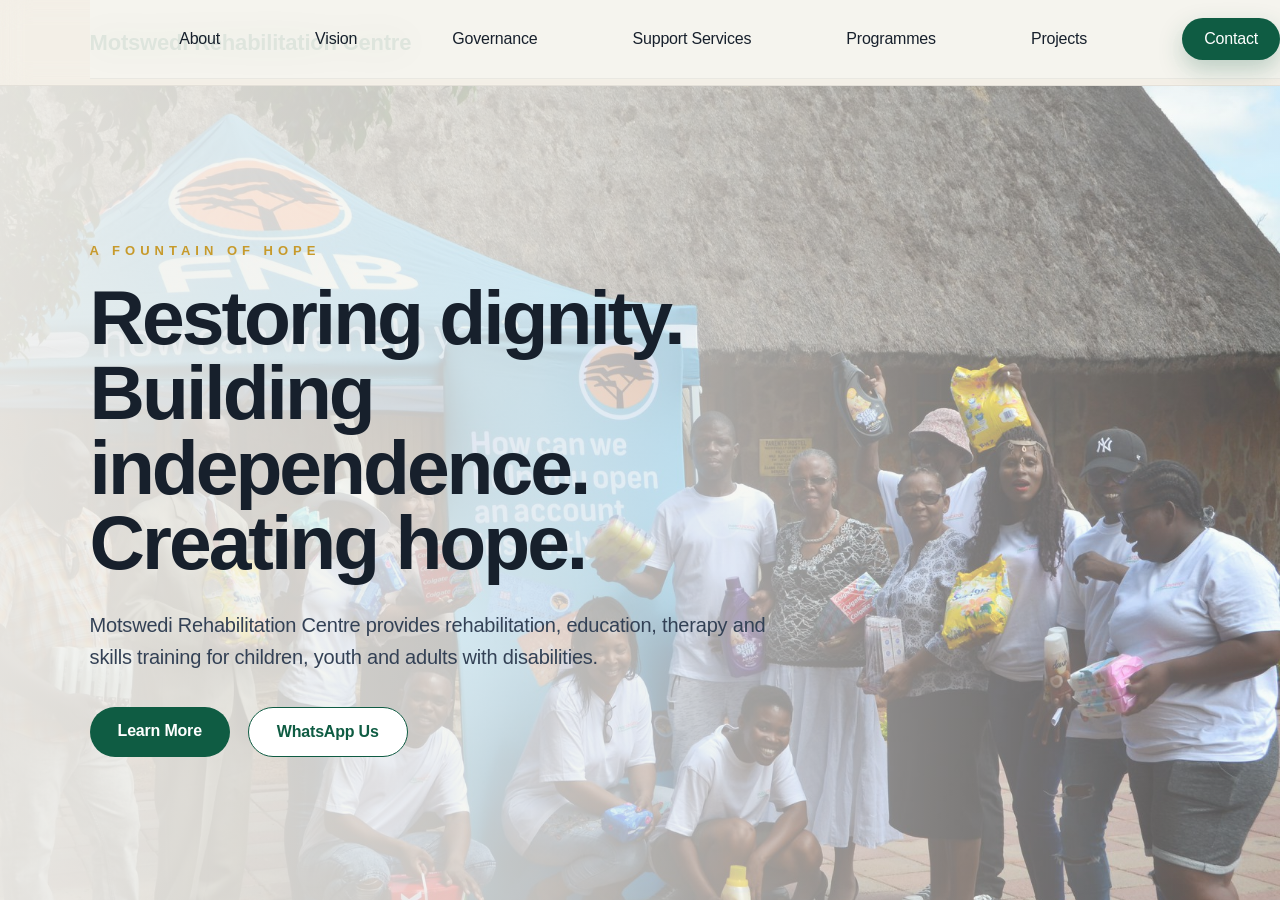
==== commit 7eca8258: "Clean homepage layout" ====
--- a/index.html
+++ b/index.html
@@ -1,256 +1,35 @@
-<<<<<<< HEAD
-﻿<div id="loader">
-  <div class="loader-inner">
-    <span>A Fountain of Hope</span>
-    <h1>Motswedi Rehabilitation Centre</h1>
-  </div>
-</div><!DOCTYPE html>
-<html lang="en">
-<head>
-  <meta charset="UTF-8">
-  <meta name="viewport" content="width=device-width, initial-scale=1.0">
-  <title>Motswedi Rehabilitation Centre</title>
-  <link rel="stylesheet" href="css/style.css">
-</head>
-<body>
-<nav>
-  <div class="brand">Motswedi Rehabilitation Centre</div>
-  <div class="navlinks">
-    <a href="about.html">About</a><a href="vision.html">Vision</a><a href="governance.html">Governance</a>
-    <a href="support.html">Support Services</a>
-    <a href="programmes.html">Programmes</a><a href="projects.html">Projects</a>
-    <a href="contact.html" class="navbtn">Partner With Us</a>
-  </div>
-</nav>
-<header class="hero">
-  <div class="hero-text">
-    <span class="tag">A Fountain of Hope</span>
-    <h1>Restoring dignity. Building independence. Creating hope.</h1>
-    <p>Motswedi Rehabilitation Centre provides rehabilitation, education, therapy and skills training for children, youth and adults with disabilities.</p>
-    <div class="actions">
-      <a href="support.html" class="btn primary">Explore Services</a>
-      <a href="contact.html" class="btn ghost">Support the Centre</a>
-    </div>
-  </div>
-  <div class="hero-card">
-    <h3>Since 1988</h3>
-    <p>Community based rehabilitation rooted in care, dignity and opportunity.</p>
-  </div>
-</header>
-<section id="about" class="split"><div class="about-badge"><strong>Since 1988</strong><span>Community based rehabilitation rooted in care, dignity and opportunity.</span></div>
-  <div>
-    <span class="small">Who We Are</span>
-    <h2>Motswedi means &quot;a fountain&quot;. For us, it is a fountain of hope.</h2>
-  </div>
-  <p>
-    The Centre is a project of the Mother’s Union of the Dutch Reformed Church in Botswana – Mochudi Congregation.
-    It was officially opened in 1995 and continues to serve people with disabilities through rehabilitation, education and skills training.
-  </p>
-</section>
-<section class="dark">
-  <div class="marquee">
-    <span>Rehabilitation</span>
-    <span>Education</span>
-    <span>Skills Training</span>
-    <span>Physiotherapy</span>
-    <span>Residential Care</span>
-  </div>
-</section>
-<section id="services" class="services">
-  <span class="small">What We Do</span>
-  <h2>Services designed to unlock potential</h2>
-  <div class="grid">
-    <div class="card"><h3>Early Childhood Development</h3><p>Stimulation, self-care, independence, pre-writing, pre-numeracy and pre-reading.</p></div>
-    <div class="card"><h3>Vocational Training</h3><p>Horticulture, cookery, housekeeping, carpentry, dressmaking, poultry and handicrafts.</p></div>
-    <div class="card"><h3>Physiotherapy</h3><p>Assessment, treatment, referrals, appliances and counselling for clients and caregivers.</p></div>
-    <div class="card"><h3>Community Outreach</h3><p>Information, education, counselling, home adaptation and stakeholder referrals.</p></div>
-    <div class="card"><h3>Group Therapy</h3><p>Caregiver support through counselling, shared ideas and practical therapy guidance.</p></div>
-    <div class="card"><h3>Residential Services</h3><p>Safe residential support for children from outside Mochudi.</p></div>
-  </div>
-</section>
-<section id="impact" class="impact">
-  <div><h2>1988</h2><p>CBR programme started</p></div>
-  <div><h2>1995</h2><p>Centre officially opened</p></div>
-  <div><h2>90</h2><p>Children and youth enrolled</p></div>
-  <div><h2>50</h2><p>Residential children supported</p></div>
-</section>
-<section class="statement">
-  <h2>“To provide comprehensive rehabilitation services to enable people with disabilities achieve maximum potential.”</h2>
-  <p>Mission Statement</p>
-</section>
-<section id="contact" class="contact">
-  <span class="small">Partner With Us</span>
-  <h2>Help us keep the fountain flowing.</h2>
-  <p>Support rehabilitation, therapy, skills training and residential care for people with disabilities.</p>
-  <a href="https://wa.me/26774729088" class="btn primary">Contact Us</a>
-</section>
-=======
-﻿<div id="loader">
-  <div class="loader-inner">
-    <span>A Fountain of Hope</span>
-    <h1>Motswedi Rehabilitation Centre</h1>
-  </div>
-</div><!DOCTYPE html>
+﻿<!DOCTYPE html>
 <html lang="en">
 <head>
-  <meta charset="UTF-8">
-  <meta name="viewport" content="width=device-width, initial-scale=1.0">
-  <title>Motswedi Rehabilitation Centre</title>
-  <link rel="stylesheet" href="css/style.css">
+<meta charset="UTF-8">
+<meta name="viewport" content="width=device-width, initial-scale=1.0">
+<title>Motswedi Rehabilitation Centre</title>
+<link rel="stylesheet" href="css/style.css">
+<link rel="stylesheet" href="css/home-clean.css">
 </head>
-<body>
-<nav>
-  <div class="brand">Motswedi Rehabilitation Centre</div>
-  <div class="navlinks">
-    <a href="#about">About</a>
-    <a href="#services">Services</a>
-    <a href="#impact">Impact</a>
-    <a href="#contact" class="navbtn">Partner With Us</a>
-  </div>
-</nav>
-<header class="hero">
-  <div class="hero-text">
-    <span class="tag">A Fountain of Hope</span>
+<body class="home-page">
+<header class="clean-nav">
+  <a href="index.html" class="clean-logo">Motswedi Rehabilitation Centre</a>
+  <nav>
+    <a href="about.html">About</a>
+    <a href="vision.html">Vision</a>
+    <a href="governance.html">Governance</a>
+    <a href="support.html">Support Services</a>
+    <a href="programmes.html">Programmes</a>
+    <a href="projects.html">Projects</a>
+    <a href="contact.html" class="clean-btn">Contact</a>
+  </nav>
+</header>
+<main class="clean-hero">
+  <div class="clean-hero-content">
+    <p>A FOUNTAIN OF HOPE</p>
     <h1>Restoring dignity. Building independence. Creating hope.</h1>
-    <p>Motswedi Rehabilitation Centre provides rehabilitation, education, therapy and skills training for children, youth and adults with disabilities.</p>
-    <div class="actions">
-      <a href="#services" class="btn primary">Explore Services</a>
-      <a href="#contact" class="btn ghost">Support the Centre</a>
+    <span>Motswedi Rehabilitation Centre provides rehabilitation, education, therapy and skills training for children, youth and adults with disabilities.</span>
+    <div class="clean-actions">
+      <a href="about.html">Learn More</a>
+      <a href="https://wa.me/26774729088">WhatsApp Us</a>
     </div>
   </div>
-  <div class="hero-card">
-    <h3>Since 1988</h3>
-    <p>Community based rehabilitation rooted in care, dignity and opportunity.</p>
-  </div>
-</header>
-<section id="about" class="split"><div class="about-badge"><strong>Since 1988</strong><span>Community based rehabilitation rooted in care, dignity and opportunity.</span></div>
-  <div>
-    <span class="small">Who We Are</span>
-    <h2>Motswedi means &quot;a fountain&quot;. For us, it is a fountain of hope.</h2>
-  </div>
-  <p>
-    The Centre is a project of the Mother’s Union of the Dutch Reformed Church in Botswana – Mochudi Congregation.
-    It was officially opened in 1995 and continues to serve people with disabilities through rehabilitation, education and skills training.
-  </p>
-</section>
-<section class="dark">
-  <div class="marquee">
-    <span>Rehabilitation</span>
-    <span>Education</span>
-    <span>Skills Training</span>
-    <span>Physiotherapy</span>
-    <span>Residential Care</span>
-  </div>
-</section>
-<section id="services" class="services">
-  <span class="small">What We Do</span>
-  <h2>Services designed to unlock potential</h2>
-  <div class="grid">
-    <div class="card"><h3>Early Childhood Development</h3><p>Stimulation, self-care, independence, pre-writing, pre-numeracy and pre-reading.</p></div>
-    <div class="card"><h3>Vocational Training</h3><p>Horticulture, cookery, housekeeping, carpentry, dressmaking, poultry and handicrafts.</p></div>
-    <div class="card"><h3>Physiotherapy</h3><p>Assessment, treatment, referrals, appliances and counselling for clients and caregivers.</p></div>
-    <div class="card"><h3>Community Outreach</h3><p>Information, education, counselling, home adaptation and stakeholder referrals.</p></div>
-    <div class="card"><h3>Group Therapy</h3><p>Caregiver support through counselling, shared ideas and practical therapy guidance.</p></div>
-    <div class="card"><h3>Residential Services</h3><p>Safe residential support for children from outside Mochudi.</p></div>
-  </div>
-</section>
-<section id="impact" class="impact">
-  <div><h2>1988</h2><p>CBR programme started</p></div>
-  <div><h2>1995</h2><p>Centre officially opened</p></div>
-  <div><h2>90</h2><p>Children and youth enrolled</p></div>
-  <div><h2>50</h2><p>Residential children supported</p></div>
-</section>
-<section class="statement">
-  <h2>“To provide comprehensive rehabilitation services to enable people with disabilities achieve maximum potential.”</h2>
-  <p>Mission Statement</p>
-</section>
-<section id="contact" class="contact">
-  <span class="small">Partner With Us</span>
-  <h2>Help us keep the fountain flowing.</h2>
-  <p>Support rehabilitation, therapy, skills training and residential care for people with disabilities.</p>
-  <a href="https://wa.me/26774729088" class="btn primary">Contact Us</a>
-</section>
->>>>>>> ea5664c10ee530d2ba7ca162332ad7bf9aacadeb
-<footer class="footer">
-  <div class="footer-grid">
-    <div>
-      <h4>About</h4>
-<<<<<<< HEAD
-      <a href="about.html">About Motswedi</a>
-      <a href="programmes.html">Programmes</a><a href="projects.html">Projects</a>
-      <a href="contact.html">Partner With Us</a>
-    </div>
-    <div>
-      <h4>Services</h4>
-      <a href="support.html">Early Childhood Development</a>
-      <a href="support.html">Vocational Training</a>
-      <a href="support.html">Physiotherapy</a>
-      <a href="support.html">Residential Services</a>
-=======
-      <a href="#about">About Motswedi</a>
-      <a href="#impact">Impact</a>
-      <a href="#contact">Partner With Us</a>
-    </div>
-    <div>
-      <h4>Services</h4>
-      <a href="#services">Early Childhood Development</a>
-      <a href="#services">Vocational Training</a>
-      <a href="#services">Physiotherapy</a>
-      <a href="#services">Residential Services</a>
->>>>>>> ea5664c10ee530d2ba7ca162332ad7bf9aacadeb
-    </div>
-    <div>
-      <h4>Contact</h4>
-      <a href="tel:+2675729340">+267 572 9340</a>
-      <a href="mailto:motswedirehab@btcmail.co.bw">motswedirehab@btcmail.co.bw</a>
-      <a href="#">Mochudi, Raserura Ward</a>
-    </div>
-    <div>
-      <h4>Connect</h4>
-      <a href="https://wa.me/26774729088">WhatsApp</a>
-      <a href="mailto:motswedirehab@btcmail.co.bw">Email Us</a>
-<<<<<<< HEAD
-      <a href="contact.html">Support the Centre</a>
-=======
-      <a href="#contact">Support the Centre</a>
->>>>>>> ea5664c10ee530d2ba7ca162332ad7bf9aacadeb
-    </div>
-  </div>
-  <div class="footer-bottom">
-    <div>
-      <h3>Motswedi Rehabilitation Centre</h3>
-      <p>Providing rehabilitation, education, therapy and skills training for people with disabilities.</p>
-    </div>
-    <p>&copy; 2026 Motswedi Rehabilitation Centre. All Rights Reserved.</p>
-  </div>
-<<<<<<< HEAD
-</footer>
-<script src="js/script.js"></script>
-</body>
+</main>
+</body>
 </html>
-
-
-
-
-
-
-
-
-
-
-
-=======
-</footer>
-<script src="js/script.js"></script>
-</body>
-</html>
-
-
-
-
-
-
-
-
-
->>>>>>> ea5664c10ee530d2ba7ca162332ad7bf9aacadeb
--- a/css/style.css
+++ b/css/style.css
@@ -1815,3 +1815,83 @@
 =======
 }
 >>>>>>> ea5664c10ee530d2ba7ca162332ad7bf9aacadeb
+. p a g e - h e r o   { 
+         p o s i t i o n :   r e l a t i v e ; 
+         m i n - h e i g h t :   7 0 v h ; 
+         d i s p l a y :   f l e x ; 
+         a l i g n - i t e m s :   c e n t e r ; 
+         p a d d i n g :   1 2 0 p x   8 % ; 
+         o v e r f l o w :   h i d d e n ; 
+ } 
+ . a b o u t - h e r o   { 
+         b a c k g r o u n d : 
+         l i n e a r - g r a d i e n t ( r g b a ( 2 5 5 , 2 5 5 , 2 5 5 , 0 . 7 8 ) , 
+         r g b a ( 2 5 5 , 2 5 5 , 2 5 5 , 0 . 7 8 ) ) , 
+         u r l ( ' i m a g e s / a b o u t . j p g ' ) ; 
+         b a c k g r o u n d - s i z e :   c o v e r ; 
+         b a c k g r o u n d - p o s i t i o n :   c e n t e r ; 
+ } 
+ . p a g e - h e r o - c o n t e n t   { 
+         p o s i t i o n :   r e l a t i v e ; 
+         z - i n d e x :   2 ; 
+         m a x - w i d t h :   7 0 0 p x ; 
+ } 
+ . p a g e - h e r o   h 1   { 
+         f o n t - s i z e :   7 2 p x ; 
+         l i n e - h e i g h t :   1 ; 
+         m a r g i n :   2 0 p x   0 ; 
+         c o l o r :   # 1 7 2 0 2 c ; 
+ } 
+ . p a g e - h e r o   p   { 
+         f o n t - s i z e :   2 0 p x ; 
+         l i n e - h e i g h t :   1 . 8 ; 
+         c o l o r :   # 3 3 3 ; 
+ } 
+ . a b o u t - c o n t e n t   { 
+         p a d d i n g :   1 0 0 p x   8 % ; 
+         b a c k g r o u n d :   # f 8 f 7 f 4 ; 
+ } 
+ . a b o u t - g r i d   { 
+         d i s p l a y :   g r i d ; 
+         g r i d - t e m p l a t e - c o l u m n s :   1 . 5 f r   1 f r ; 
+         g a p :   6 0 p x ; 
+         a l i g n - i t e m s :   s t a r t ; 
+ } 
+ . a b o u t - g r i d   h 2   { 
+         f o n t - s i z e :   5 2 p x ; 
+         m a r g i n - b o t t o m :   3 0 p x ; 
+         c o l o r :   # 1 7 2 0 2 c ; 
+ } 
+ . a b o u t - g r i d   p   { 
+         f o n t - s i z e :   1 8 p x ; 
+         l i n e - h e i g h t :   1 . 9 ; 
+         m a r g i n - b o t t o m :   2 5 p x ; 
+         c o l o r :   # 4 4 4 ; 
+ } 
+ . a b o u t - c a r d   { 
+         b a c k g r o u n d :   # 0 7 5 c 3 b ; 
+         c o l o r :   w h i t e ; 
+         p a d d i n g :   5 0 p x ; 
+         b o r d e r - r a d i u s :   3 0 p x ; 
+         b o x - s h a d o w :   0   2 0 p x   5 0 p x   r g b a ( 0 , 0 , 0 , 0 . 1 5 ) ; 
+ } 
+ . a b o u t - c a r d   h 3   { 
+         f o n t - s i z e :   5 2 p x ; 
+         m a r g i n - b o t t o m :   2 0 p x ; 
+ } 
+ . a b o u t - c a r d   p   { 
+         c o l o r :   r g b a ( 2 5 5 , 2 5 5 , 2 5 5 , 0 . 9 ) ; 
+ } 
+ @ m e d i a ( m a x - w i d t h :   9 0 0 p x ) { 
+         . p a g e - h e r o   { 
+                 p a d d i n g :   1 2 0 p x   3 0 p x   8 0 p x ; 
+         } 
+         . p a g e - h e r o   h 1   { 
+                 f o n t - s i z e :   5 2 p x ; 
+         } 
+         . a b o u t - g r i d   { 
+                 g r i d - t e m p l a t e - c o l u m n s :   1 f r ; 
+         } 
+ } + 
+ 
--- a/css/home-clean.css
+++ b/css/home-clean.css
@@ -0,0 +1,130 @@
+﻿html, body.home-page {
+  margin: 0 !important;
+  padding: 0 !important;
+  height: 100vh !important;
+  overflow: hidden !important;
+}
+body.home-page * {
+  box-sizing: border-box;
+}
+.clean-nav {
+  height: 86px;
+  padding: 0 7%;
+  display: flex;
+  align-items: center;
+  justify-content: space-between;
+  background: rgba(246,244,239,0.94);
+  backdrop-filter: blur(14px);
+  border-bottom: 1px solid rgba(0,0,0,0.06);
+  position: relative;
+  z-index: 10;
+}
+.clean-logo {
+  color: #0f5c43;
+  font-weight: 800;
+  font-size: 22px;
+  text-decoration: none;
+}
+.clean-nav nav {
+  display: flex;
+  align-items: center;
+  gap: 26px;
+}
+.clean-nav nav a {
+  color: #17202c;
+  text-decoration: none;
+  font-weight: 500;
+}
+.clean-btn {
+  background: #0f5c43;
+  color: white !important;
+  padding: 12px 22px;
+  border-radius: 999px;
+  box-shadow: 0 10px 25px rgba(15,92,67,0.25);
+}
+.clean-hero {
+  height: calc(100vh - 86px);
+  display: flex;
+  align-items: center;
+  padding: 0 7%;
+  background:
+    linear-gradient(90deg, rgba(246,244,239,0.92) 0%, rgba(246,244,239,0.78) 42%, rgba(246,244,239,0.28) 100%),
+    url('../images/hero.jpg');
+  background-size: cover;
+  background-position: center right;
+}
+.clean-hero-content {
+  max-width: 760px;
+}
+.clean-hero-content p {
+  color: #c79a2b;
+  letter-spacing: 5px;
+  font-size: 13px;
+  font-weight: 800;
+  margin-bottom: 22px;
+}
+.clean-hero-content h1 {
+  font-size: clamp(48px, 6vw, 86px);
+  line-height: 0.98;
+  letter-spacing: -3px;
+  color: #17202c;
+  margin: 0 0 28px;
+}
+.clean-hero-content span {
+  display: block;
+  font-size: 20px;
+  line-height: 1.6;
+  color: #334155;
+  max-width: 720px;
+}
+.clean-actions {
+  display: flex;
+  gap: 18px;
+  margin-top: 34px;
+}
+.clean-actions a {
+  text-decoration: none;
+  padding: 15px 28px;
+  border-radius: 999px;
+  font-weight: 700;
+  background: #0f5c43;
+  color: white;
+}
+.clean-actions a:nth-child(2) {
+  background: white;
+  color: #0f5c43;
+  border: 1px solid #0f5c43;
+}
+@media(max-width: 900px) {
+  body.home-page {
+    overflow: auto !important;
+    height: auto !important;
+  }
+  .clean-nav {
+    height: auto;
+    padding: 22px;
+    align-items: flex-start;
+  }
+  .clean-nav nav {
+    display: none;
+  }
+  .clean-hero {
+    min-height: calc(100vh - 80px);
+    height: auto;
+    padding: 50px 24px;
+    background-position: center;
+  }
+  .clean-hero-content h1 {
+    font-size: 44px;
+    letter-spacing: -1px;
+  }
+  .clean-hero-content span {
+    font-size: 17px;
+  }
+  .clean-actions {
+    flex-direction: column;
+  }
+  .clean-actions a {
+    text-align: center;
+  }
+}
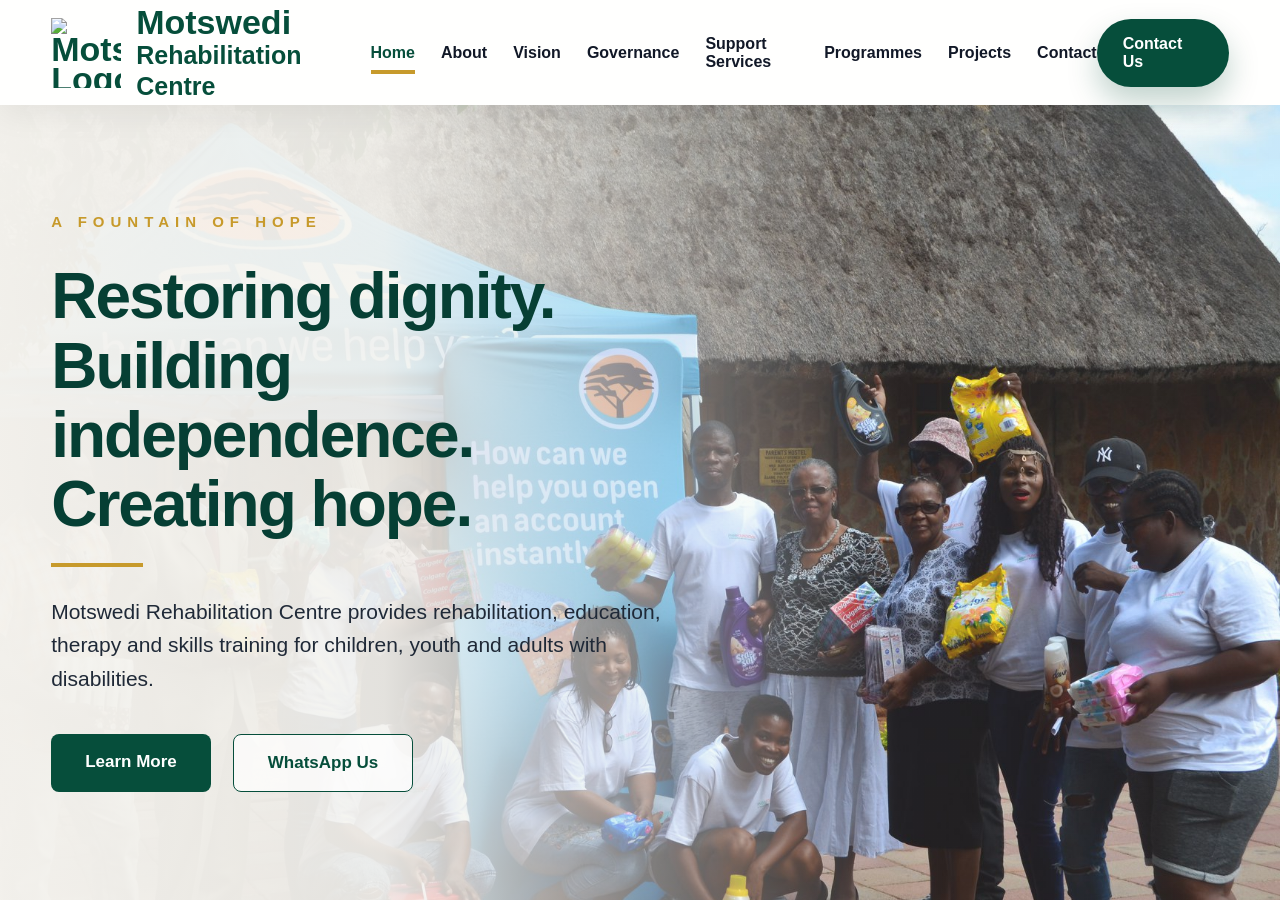
==== commit 0e6885fe: "Apply premium homepage design with logo navbar" ====
--- a/index.html
+++ b/index.html
@@ -4,32 +4,40 @@
 <meta charset="UTF-8">
 <meta name="viewport" content="width=device-width, initial-scale=1.0">
 <title>Motswedi Rehabilitation Centre</title>
-<link rel="stylesheet" href="css/style.css">
-<link rel="stylesheet" href="css/home-clean.css">
+<link rel="stylesheet" href="css/home-premium.css">
 </head>
-<body class="home-page">
-<header class="clean-nav">
-  <a href="index.html" class="clean-logo">Motswedi Rehabilitation Centre</a>
+<body>
+<header class="topbar">
+  <a href="index.html" class="brand">
+    <img src="images/logo.png" alt="Motswedi Logo">
+    <span>Motswedi<br><small>Rehabilitation Centre</small></span>
+  </a>
   <nav>
+    <a href="index.html" class="active">Home</a>
     <a href="about.html">About</a>
     <a href="vision.html">Vision</a>
     <a href="governance.html">Governance</a>
     <a href="support.html">Support Services</a>
     <a href="programmes.html">Programmes</a>
     <a href="projects.html">Projects</a>
-    <a href="contact.html" class="clean-btn">Contact</a>
+    <a href="contact.html">Contact</a>
   </nav>
+  <a href="https://wa.me/26774729088" class="contact-btn">Contact Us</a>
 </header>
-<main class="clean-hero">
-  <div class="clean-hero-content">
-    <p>A FOUNTAIN OF HOPE</p>
-    <h1>Restoring dignity. Building independence. Creating hope.</h1>
-    <span>Motswedi Rehabilitation Centre provides rehabilitation, education, therapy and skills training for children, youth and adults with disabilities.</span>
-    <div class="clean-actions">
-      <a href="about.html">Learn More</a>
-      <a href="https://wa.me/26774729088">WhatsApp Us</a>
+<section class="hero-premium">
+  <div class="hero-copy">
+    <p class="eyebrow">A FOUNTAIN OF HOPE</p>
+    <h1>Restoring dignity.<br>Building independence.<br>Creating hope.</h1>
+    <div class="gold-line"></div>
+    <p class="hero-text">
+      Motswedi Rehabilitation Centre provides rehabilitation, education,
+      therapy and skills training for children, youth and adults with disabilities.
+    </p>
+    <div class="actions">
+      <a href="about.html" class="primary">Learn More</a>
+      <a href="https://wa.me/26774729088" class="secondary">WhatsApp Us</a>
     </div>
   </div>
-</main>
+</section>
 </body>
 </html>
--- a/css/home-premium.css
+++ b/css/home-premium.css
@@ -0,0 +1,176 @@
+﻿* {
+  margin: 0;
+  padding: 0;
+  box-sizing: border-box;
+}
+body {
+  font-family: Arial, sans-serif;
+  background: #f6f4ef;
+  color: #10231f;
+}
+.topbar {
+  height: 105px;
+  padding: 0 4%;
+  display: flex;
+  align-items: center;
+  justify-content: space-between;
+  background: rgba(255,255,255,0.96);
+  box-shadow: 0 10px 30px rgba(0,0,0,0.06);
+  position: relative;
+  z-index: 20;
+}
+.brand {
+  display: flex;
+  align-items: center;
+  gap: 15px;
+  color: #064e3b;
+  text-decoration: none;
+  font-weight: 900;
+  font-size: 34px;
+  line-height: 0.9;
+}
+.brand img {
+  width: 70px;
+  height: 70px;
+  object-fit: contain;
+}
+.brand small {
+  font-size: 25px;
+  font-weight: 600;
+}
+.topbar nav {
+  display: flex;
+  align-items: center;
+  gap: 26px;
+}
+.topbar nav a {
+  text-decoration: none;
+  color: #111827;
+  font-size: 16px;
+  font-weight: 600;
+  padding: 14px 0;
+  position: relative;
+}
+.topbar nav a.active {
+  color: #064e3b;
+}
+.topbar nav a.active::after {
+  content: '';
+  position: absolute;
+  left: 0;
+  bottom: 2px;
+  width: 100%;
+  height: 4px;
+  background: #c79a2b;
+}
+.contact-btn {
+  background: #064e3b;
+  color: white;
+  text-decoration: none;
+  padding: 16px 26px;
+  border-radius: 999px;
+  font-weight: 800;
+  box-shadow: 0 15px 30px rgba(6,78,59,0.25);
+}
+.hero-premium {
+  min-height: calc(100vh - 105px);
+  display: flex;
+  align-items: center;
+  padding: 7% 4%;
+  background:
+    linear-gradient(90deg,
+      rgba(246,244,239,0.98) 0%,
+      rgba(246,244,239,0.92) 30%,
+      rgba(246,244,239,0.55) 48%,
+      rgba(246,244,239,0.10) 70%
+    ),
+    url('../images/hero.jpg');
+  background-size: cover;
+  background-position: center right;
+}
+.hero-copy {
+  max-width: 650px;
+}
+.eyebrow {
+  color: #c79a2b;
+  letter-spacing: 6px;
+  font-size: 15px;
+  font-weight: 900;
+  margin-bottom: 32px;
+}
+.hero-copy h1 {
+  color: #063f34;
+  font-size: clamp(48px, 5vw, 78px);
+  line-height: 1.08;
+  letter-spacing: -2px;
+  margin-bottom: 24px;
+}
+.gold-line {
+  width: 92px;
+  height: 4px;
+  background: #c79a2b;
+  margin: 0 0 28px;
+}
+.hero-text {
+  font-size: 21px;
+  line-height: 1.6;
+  max-width: 620px;
+  color: #1f2937;
+}
+.actions {
+  display: flex;
+  gap: 22px;
+  margin-top: 38px;
+}
+.actions a {
+  text-decoration: none;
+  padding: 18px 34px;
+  border-radius: 8px;
+  font-weight: 900;
+  font-size: 17px;
+}
+.primary {
+  background: #064e3b;
+  color: white;
+}
+.secondary {
+  background: rgba(255,255,255,0.75);
+  color: #064e3b;
+  border: 1px solid #064e3b;
+}
+@media(max-width: 1050px) {
+  .topbar nav {
+    display: none;
+  }
+  .brand {
+    font-size: 26px;
+  }
+  .brand small {
+    font-size: 19px;
+  }
+  .brand img {
+    width: 56px;
+    height: 56px;
+  }
+  .hero-premium {
+    min-height: calc(100vh - 90px);
+    padding: 55px 24px;
+    background:
+      linear-gradient(rgba(246,244,239,0.82), rgba(246,244,239,0.82)),
+      url('../images/hero.jpg');
+    background-size: cover;
+    background-position: center;
+  }
+  .hero-copy h1 {
+    font-size: 42px;
+  }
+  .hero-text {
+    font-size: 17px;
+  }
+  .actions {
+    flex-direction: column;
+  }
+  .actions a {
+    text-align: center;
+  }
+}
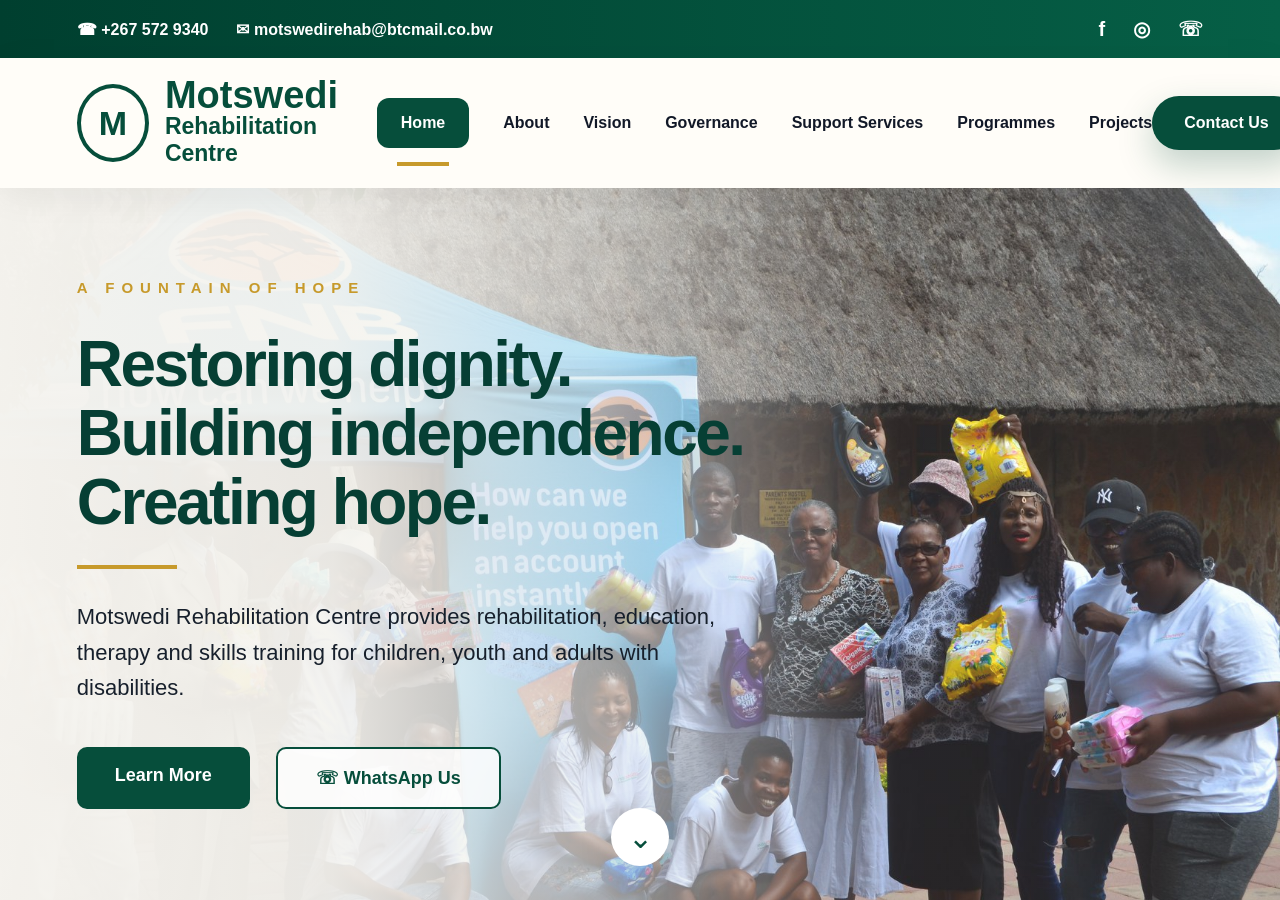
==== commit 6d944090: "Rebuild homepage navbar and hero layout" ====
--- a/index.html
+++ b/index.html
@@ -7,12 +7,26 @@
 <link rel="stylesheet" href="css/home-premium.css">
 </head>
 <body>
-<header class="topbar">
+<div class="info-bar">
+  <div class="info-left">
+    <span>☎ +267 572 9340</span>
+    <span>✉ motswedirehab@btcmail.co.bw</span>
+  </div>
+  <div class="info-right">
+    <span>f</span>
+    <span>◎</span>
+    <span>☏</span>
+  </div>
+</div>
+<header class="main-nav">
   <a href="index.html" class="brand">
-    <img src="images/logo.png" alt="Motswedi Logo">
-    <span>Motswedi<br><small>Rehabilitation Centre</small></span>
+    <div class="brand-mark">M</div>
+    <div>
+      <strong>Motswedi</strong>
+      <small>Rehabilitation Centre</small>
+    </div>
   </a>
-  <nav>
+  <nav class="nav-links">
     <a href="index.html" class="active">Home</a>
     <a href="about.html">About</a>
     <a href="vision.html">Vision</a>
@@ -20,24 +34,28 @@
     <a href="support.html">Support Services</a>
     <a href="programmes.html">Programmes</a>
     <a href="projects.html">Projects</a>
-    <a href="contact.html">Contact</a>
   </nav>
-  <a href="https://wa.me/26774729088" class="contact-btn">Contact Us</a>
+  <a href="contact.html" class="nav-contact">Contact Us</a>
 </header>
-<section class="hero-premium">
-  <div class="hero-copy">
+<section class="home-hero">
+  <div class="hero-content">
     <p class="eyebrow">A FOUNTAIN OF HOPE</p>
-    <h1>Restoring dignity.<br>Building independence.<br>Creating hope.</h1>
+    <h1>
+      Restoring dignity.<br>
+      Building independence.<br>
+      Creating hope.
+    </h1>
     <div class="gold-line"></div>
     <p class="hero-text">
       Motswedi Rehabilitation Centre provides rehabilitation, education,
       therapy and skills training for children, youth and adults with disabilities.
     </p>
-    <div class="actions">
-      <a href="about.html" class="primary">Learn More</a>
-      <a href="https://wa.me/26774729088" class="secondary">WhatsApp Us</a>
+    <div class="hero-actions">
+      <a href="about.html" class="primary-btn">Learn More</a>
+      <a href="https://wa.me/26774729088" class="outline-btn">☏ WhatsApp Us</a>
     </div>
   </div>
+  <a href="about.html" class="scroll-dot">⌄</a>
 </section>
 </body>
 </html>
--- a/css/home-premium.css
+++ b/css/home-premium.css
@@ -3,174 +3,265 @@
   padding: 0;
   box-sizing: border-box;
 }
-body {
+html, body {
+  width: 100%;
+  min-height: 100%;
   font-family: Arial, sans-serif;
   background: #f6f4ef;
-  color: #10231f;
-}
-.topbar {
-  height: 105px;
-  padding: 0 4%;
+  color: #062f28;
+}
+/* TOP CONTACT BAR */
+.info-bar {
+  height: 58px;
+  background: linear-gradient(90deg, #003f2f, #065f46);
+  color: white;
+  padding: 0 6%;
   display: flex;
   align-items: center;
   justify-content: space-between;
-  background: rgba(255,255,255,0.96);
-  box-shadow: 0 10px 30px rgba(0,0,0,0.06);
+  font-size: 16px;
+  font-weight: 600;
+}
+.info-left,
+.info-right {
+  display: flex;
+  align-items: center;
+  gap: 28px;
+}
+.info-right span {
+  font-size: 20px;
+  font-weight: 800;
+}
+/* NAVBAR */
+.main-nav {
+  height: 130px;
+  padding: 0 6%;
+  background: #fffdf8;
+  display: flex;
+  align-items: center;
+  justify-content: space-between;
+  box-shadow: 0 8px 35px rgba(0,0,0,0.06);
   position: relative;
   z-index: 20;
 }
 .brand {
   display: flex;
   align-items: center;
-  gap: 15px;
-  color: #064e3b;
-  text-decoration: none;
+  gap: 16px;
+  text-decoration: none;
+  color: #064e3b;
+  min-width: 300px;
+}
+.brand-mark {
+  width: 78px;
+  height: 78px;
+  border: 4px solid #064e3b;
+  border-radius: 50%;
+  display: grid;
+  place-items: center;
   font-weight: 900;
   font-size: 34px;
+  color: #064e3b;
+  background: #fffdf8;
+}
+.brand strong {
+  display: block;
+  font-size: 38px;
   line-height: 0.9;
-}
-.brand img {
-  width: 70px;
-  height: 70px;
-  object-fit: contain;
+  font-weight: 900;
 }
 .brand small {
-  font-size: 25px;
-  font-weight: 600;
-}
-.topbar nav {
-  display: flex;
-  align-items: center;
-  gap: 26px;
-}
-.topbar nav a {
+  display: block;
+  font-size: 23px;
+  line-height: 1.2;
+  font-weight: 700;
+}
+.nav-links {
+  display: flex;
+  align-items: center;
+  gap: 34px;
+}
+.nav-links a {
   text-decoration: none;
   color: #111827;
   font-size: 16px;
-  font-weight: 600;
-  padding: 14px 0;
+  font-weight: 800;
+  padding: 18px 0;
   position: relative;
-}
-.topbar nav a.active {
-  color: #064e3b;
-}
-.topbar nav a.active::after {
+  white-space: nowrap;
+}
+.nav-links a.active {
+  background: #064e3b;
+  color: white;
+  padding: 16px 24px;
+  border-radius: 12px;
+}
+.nav-links a.active::after {
   content: '';
   position: absolute;
-  left: 0;
-  bottom: 2px;
-  width: 100%;
+  left: 22%;
+  bottom: -18px;
+  width: 56%;
   height: 4px;
   background: #c79a2b;
 }
-.contact-btn {
+.nav-contact {
+  text-decoration: none;
   background: #064e3b;
   color: white;
-  text-decoration: none;
-  padding: 16px 26px;
+  padding: 18px 32px;
   border-radius: 999px;
-  font-weight: 800;
-  box-shadow: 0 15px 30px rgba(6,78,59,0.25);
-}
-.hero-premium {
-  min-height: calc(100vh - 105px);
-  display: flex;
-  align-items: center;
-  padding: 7% 4%;
+  font-weight: 900;
+  box-shadow: 0 15px 35px rgba(6,78,59,0.25);
+  white-space: nowrap;
+}
+/* HERO */
+.home-hero {
+  min-height: calc(100vh - 188px);
+  position: relative;
+  display: flex;
+  align-items: center;
+  padding: 6% 6%;
   background:
     linear-gradient(90deg,
-      rgba(246,244,239,0.98) 0%,
-      rgba(246,244,239,0.92) 30%,
-      rgba(246,244,239,0.55) 48%,
-      rgba(246,244,239,0.10) 70%
+      rgba(246,244,239,0.99) 0%,
+      rgba(246,244,239,0.94) 26%,
+      rgba(246,244,239,0.64) 47%,
+      rgba(246,244,239,0.12) 70%
     ),
     url('../images/hero.jpg');
   background-size: cover;
   background-position: center right;
 }
-.hero-copy {
-  max-width: 650px;
+.hero-content {
+  max-width: 680px;
 }
 .eyebrow {
   color: #c79a2b;
-  letter-spacing: 6px;
+  letter-spacing: 7px;
   font-size: 15px;
   font-weight: 900;
-  margin-bottom: 32px;
-}
-.hero-copy h1 {
+  margin-bottom: 34px;
+}
+.hero-content h1 {
+  font-size: clamp(52px, 5vw, 80px);
+  line-height: 1.08;
+  letter-spacing: -2.5px;
   color: #063f34;
-  font-size: clamp(48px, 5vw, 78px);
-  line-height: 1.08;
-  letter-spacing: -2px;
-  margin-bottom: 24px;
+  font-weight: 900;
+  margin-bottom: 28px;
 }
 .gold-line {
-  width: 92px;
+  width: 100px;
   height: 4px;
   background: #c79a2b;
-  margin: 0 0 28px;
+  margin-bottom: 30px;
 }
 .hero-text {
-  font-size: 21px;
+  font-size: 22px;
   line-height: 1.6;
-  max-width: 620px;
-  color: #1f2937;
-}
-.actions {
-  display: flex;
-  gap: 22px;
-  margin-top: 38px;
-}
-.actions a {
-  text-decoration: none;
-  padding: 18px 34px;
-  border-radius: 8px;
-  font-weight: 900;
-  font-size: 17px;
-}
-.primary {
+  color: #17202c;
+  max-width: 650px;
+  font-weight: 500;
+}
+.hero-actions {
+  display: flex;
+  gap: 26px;
+  margin-top: 42px;
+}
+.hero-actions a {
+  text-decoration: none;
+  padding: 18px 38px;
+  border-radius: 10px;
+  font-size: 18px;
+  font-weight: 900;
+}
+.primary-btn {
   background: #064e3b;
   color: white;
 }
-.secondary {
-  background: rgba(255,255,255,0.75);
-  color: #064e3b;
-  border: 1px solid #064e3b;
-}
-@media(max-width: 1050px) {
-  .topbar nav {
+.outline-btn {
+  background: rgba(255,255,255,0.82);
+  color: #064e3b;
+  border: 2px solid #064e3b;
+}
+.scroll-dot {
+  position: absolute;
+  bottom: 34px;
+  left: 50%;
+  transform: translateX(-50%);
+  width: 58px;
+  height: 58px;
+  border-radius: 50%;
+  background: white;
+  color: #064e3b;
+  display: grid;
+  place-items: center;
+  text-decoration: none;
+  font-size: 30px;
+  box-shadow: 0 12px 35px rgba(0,0,0,0.15);
+}
+/* MOBILE */
+@media(max-width: 1100px) {
+  .info-bar {
     display: none;
   }
+  .main-nav {
+    height: 92px;
+    padding: 0 24px;
+  }
   .brand {
-    font-size: 26px;
+    min-width: auto;
+  }
+  .brand-mark {
+    width: 52px;
+    height: 52px;
+    font-size: 24px;
+    border-width: 3px;
+  }
+  .brand strong {
+    font-size: 25px;
   }
   .brand small {
-    font-size: 19px;
-  }
-  .brand img {
-    width: 56px;
-    height: 56px;
-  }
-  .hero-premium {
-    min-height: calc(100vh - 90px);
+    font-size: 15px;
+  }
+  .nav-links {
+    display: none;
+  }
+  .nav-contact {
+    padding: 13px 20px;
+    font-size: 14px;
+  }
+  .home-hero {
+    min-height: calc(100vh - 92px);
     padding: 55px 24px;
     background:
-      linear-gradient(rgba(246,244,239,0.82), rgba(246,244,239,0.82)),
+      linear-gradient(rgba(246,244,239,0.80), rgba(246,244,239,0.80)),
       url('../images/hero.jpg');
     background-size: cover;
     background-position: center;
   }
-  .hero-copy h1 {
-    font-size: 42px;
+  .eyebrow {
+    font-size: 12px;
+    letter-spacing: 5px;
+    margin-bottom: 22px;
+  }
+  .hero-content h1 {
+    font-size: 43px;
+    line-height: 1.15;
+    letter-spacing: -1px;
   }
   .hero-text {
     font-size: 17px;
   }
-  .actions {
+  .hero-actions {
     flex-direction: column;
-  }
-  .actions a {
+    gap: 14px;
+  }
+  .hero-actions a {
     text-align: center;
   }
+  .scroll-dot {
+    display: none;
+  }
 }
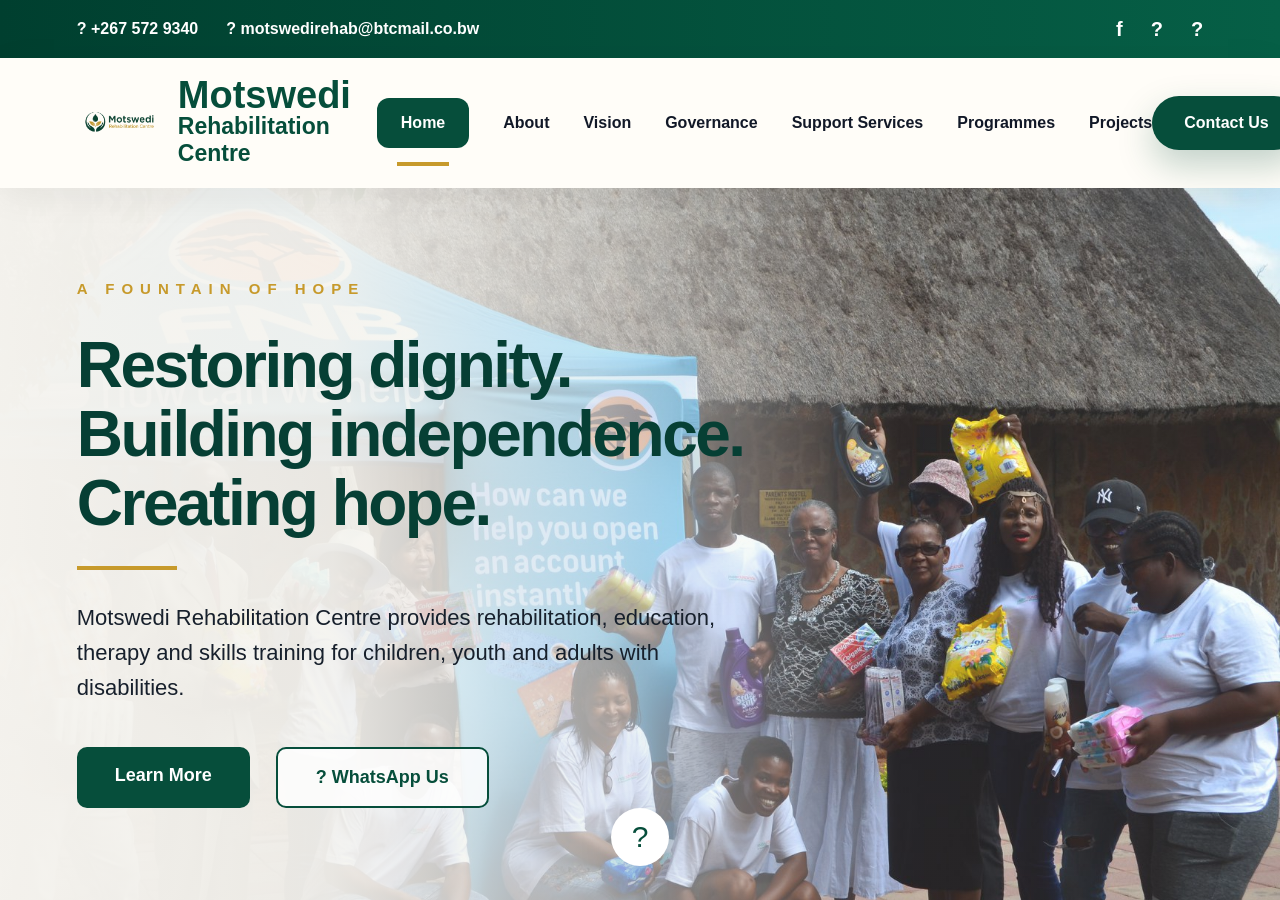
==== commit 9397b52e: "Add official logo to navbar" ====
--- a/index.html
+++ b/index.html
@@ -1,61 +1,61 @@
-﻿<!DOCTYPE html>
-<html lang="en">
-<head>
-<meta charset="UTF-8">
-<meta name="viewport" content="width=device-width, initial-scale=1.0">
-<title>Motswedi Rehabilitation Centre</title>
-<link rel="stylesheet" href="css/home-premium.css">
-</head>
-<body>
-<div class="info-bar">
-  <div class="info-left">
-    <span>☎ +267 572 9340</span>
-    <span>✉ motswedirehab@btcmail.co.bw</span>
-  </div>
-  <div class="info-right">
-    <span>f</span>
-    <span>◎</span>
-    <span>☏</span>
-  </div>
-</div>
-<header class="main-nav">
-  <a href="index.html" class="brand">
-    <div class="brand-mark">M</div>
-    <div>
-      <strong>Motswedi</strong>
-      <small>Rehabilitation Centre</small>
-    </div>
-  </a>
-  <nav class="nav-links">
-    <a href="index.html" class="active">Home</a>
-    <a href="about.html">About</a>
-    <a href="vision.html">Vision</a>
-    <a href="governance.html">Governance</a>
-    <a href="support.html">Support Services</a>
-    <a href="programmes.html">Programmes</a>
-    <a href="projects.html">Projects</a>
-  </nav>
-  <a href="contact.html" class="nav-contact">Contact Us</a>
-</header>
-<section class="home-hero">
-  <div class="hero-content">
-    <p class="eyebrow">A FOUNTAIN OF HOPE</p>
-    <h1>
-      Restoring dignity.<br>
-      Building independence.<br>
-      Creating hope.
-    </h1>
-    <div class="gold-line"></div>
-    <p class="hero-text">
-      Motswedi Rehabilitation Centre provides rehabilitation, education,
-      therapy and skills training for children, youth and adults with disabilities.
-    </p>
-    <div class="hero-actions">
-      <a href="about.html" class="primary-btn">Learn More</a>
-      <a href="https://wa.me/26774729088" class="outline-btn">☏ WhatsApp Us</a>
-    </div>
-  </div>
-  <a href="about.html" class="scroll-dot">⌄</a>
-</section>
-</body>
+<!DOCTYPE html>
+<html lang="en">
+<head>
+<meta charset="UTF-8">
+<meta name="viewport" content="width=device-width, initial-scale=1.0">
+<title>Motswedi Rehabilitation Centre</title>
+<link rel="stylesheet" href="css/home-premium.css">
+</head>
+<body>
+<div class="info-bar">
+  <div class="info-left">
+    <span>? +267 572 9340</span>
+    <span>? motswedirehab@btcmail.co.bw</span>
+  </div>
+  <div class="info-right">
+    <span>f</span>
+    <span>?</span>
+    <span>?</span>
+  </div>
+</div>
+<header class="main-nav">
+  <a href="index.html" class="brand">
+    <img src="images/logo.png" class="real-logo" alt="Motswedi Logo">
+    <div>
+      <strong>Motswedi</strong>
+      <small>Rehabilitation Centre</small>
+    </div>
+  </a>
+  <nav class="nav-links">
+    <a href="index.html" class="active">Home</a>
+    <a href="about.html">About</a>
+    <a href="vision.html">Vision</a>
+    <a href="governance.html">Governance</a>
+    <a href="support.html">Support Services</a>
+    <a href="programmes.html">Programmes</a>
+    <a href="projects.html">Projects</a>
+  </nav>
+  <a href="contact.html" class="nav-contact">Contact Us</a>
+</header>
+<section class="home-hero">
+  <div class="hero-content">
+    <p class="eyebrow">A FOUNTAIN OF HOPE</p>
+    <h1>
+      Restoring dignity.<br>
+      Building independence.<br>
+      Creating hope.
+    </h1>
+    <div class="gold-line"></div>
+    <p class="hero-text">
+      Motswedi Rehabilitation Centre provides rehabilitation, education,
+      therapy and skills training for children, youth and adults with disabilities.
+    </p>
+    <div class="hero-actions">
+      <a href="about.html" class="primary-btn">Learn More</a>
+      <a href="https://wa.me/26774729088" class="outline-btn">? WhatsApp Us</a>
+    </div>
+  </div>
+  <a href="about.html" class="scroll-dot">?</a>
+</section>
+</body>
 </html>
--- a/css/home-premium.css
+++ b/css/home-premium.css
@@ -265,3 +265,10 @@
     display: none;
   }
 }
+
+.real-logo{
+  width:85px;
+  height:85px;
+  object-fit:contain;
+}
+
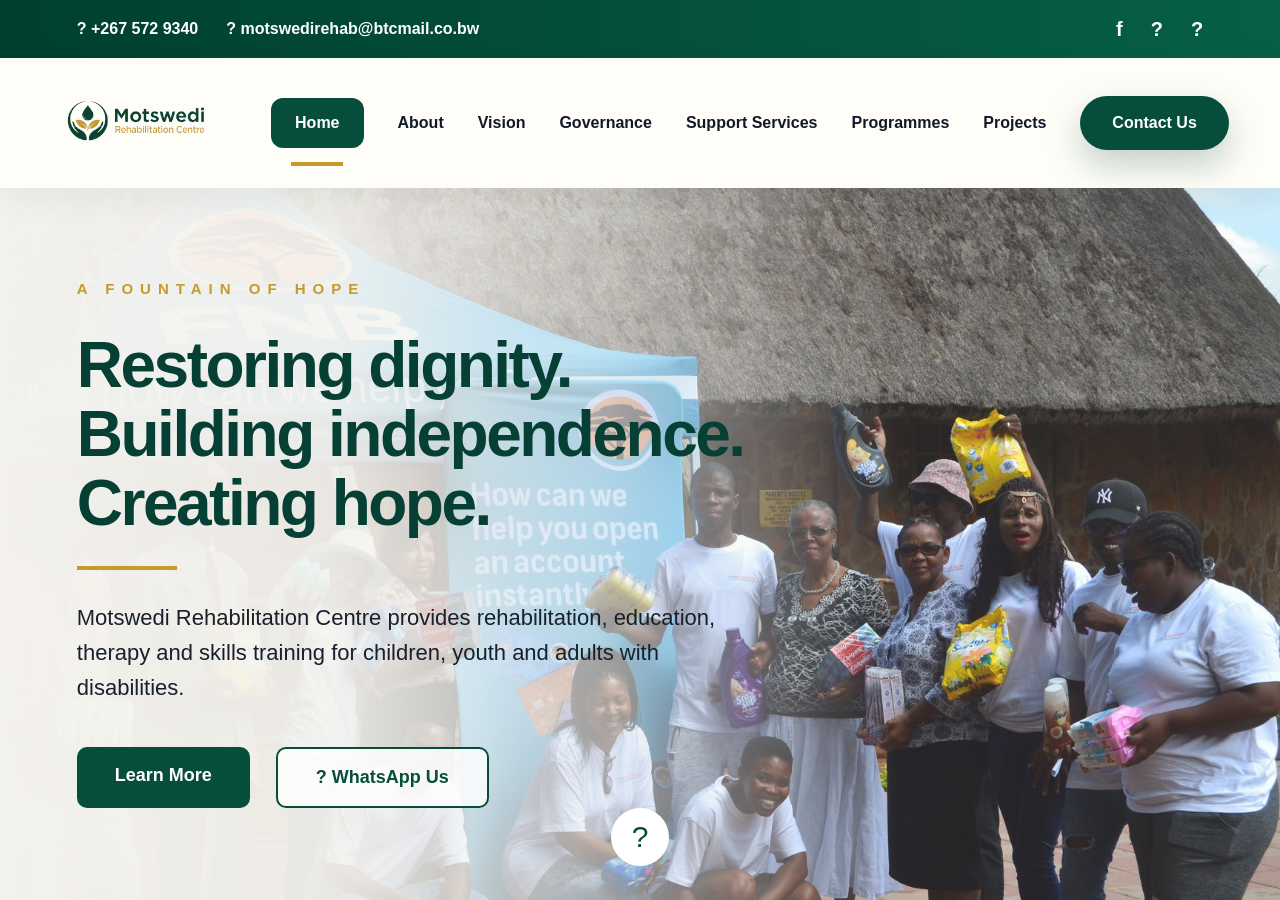
==== commit e235dbf0: "Remove navbar text beside logo" ====
--- a/index.html
+++ b/index.html
@@ -22,8 +22,8 @@
   <a href="index.html" class="brand">
     <img src="images/logo.png" class="real-logo" alt="Motswedi Logo">
     <div>
-      <strong>Motswedi</strong>
-      <small>Rehabilitation Centre</small>
+      
+      
     </div>
   </a>
   <nav class="nav-links">
--- a/css/home-premium.css
+++ b/css/home-premium.css
@@ -1,274 +1,286 @@
-﻿* {
-  margin: 0;
-  padding: 0;
-  box-sizing: border-box;
+* {
+  margin: 0;
+  padding: 0;
+  box-sizing: border-box;
+}
+html, body {
+  width: 100%;
+  min-height: 100%;
+  font-family: Arial, sans-serif;
+  background: #f6f4ef;
+  color: #062f28;
+}
+/* TOP CONTACT BAR */
+.info-bar {
+  height: 58px;
+  background: linear-gradient(90deg, #003f2f, #065f46);
+  color: white;
+  padding: 0 6%;
+  display: flex;
+  align-items: center;
+  justify-content: space-between;
+  font-size: 16px;
+  font-weight: 600;
+}
+.info-left,
+.info-right {
+  display: flex;
+  align-items: center;
+  gap: 28px;
+}
+.info-right span {
+  font-size: 20px;
+  font-weight: 800;
+}
+/* NAVBAR */
+.main-nav {
+  height: 130px;
+  padding: 0 6%;
+  background: #fffdf8;
+  display: flex;
+  align-items: center;
+  justify-content: space-between;
+  box-shadow: 0 8px 35px rgba(0,0,0,0.06);
+  position: relative;
+  z-index: 20;
+}
+.brand {
+  display: flex;
+  align-items: center;
+  gap: 16px;
+  text-decoration: none;
+  color: #064e3b;
+  min-width: 300px;
+}
+.brand-mark {
+  width: 78px;
+  height: 78px;
+  border: 4px solid #064e3b;
+  border-radius: 50%;
+  display: grid;
+  place-items: center;
+  font-weight: 900;
+  font-size: 34px;
+  color: #064e3b;
+  background: #fffdf8;
+}
+.brand strong {
+  display: block;
+  font-size: 38px;
+  line-height: 0.9;
+  font-weight: 900;
+}
+.brand small {
+  display: block;
+  font-size: 23px;
+  line-height: 1.2;
+  font-weight: 700;
+}
+.nav-links {
+  display: flex;
+  align-items: center;
+  gap: 34px;
+}
+.nav-links a {
+  text-decoration: none;
+  color: #111827;
+  font-size: 16px;
+  font-weight: 800;
+  padding: 18px 0;
+  position: relative;
+  white-space: nowrap;
+}
+.nav-links a.active {
+  background: #064e3b;
+  color: white;
+  padding: 16px 24px;
+  border-radius: 12px;
+}
+.nav-links a.active::after {
+  content: '';
+  position: absolute;
+  left: 22%;
+  bottom: -18px;
+  width: 56%;
+  height: 4px;
+  background: #c79a2b;
+}
+.nav-contact {
+  text-decoration: none;
+  background: #064e3b;
+  color: white;
+  padding: 18px 32px;
+  border-radius: 999px;
+  font-weight: 900;
+  box-shadow: 0 15px 35px rgba(6,78,59,0.25);
+  white-space: nowrap;
+}
+/* HERO */
+.home-hero {
+  min-height: calc(100vh - 188px);
+  position: relative;
+  display: flex;
+  align-items: center;
+  padding: 6% 6%;
+  background:
+    linear-gradient(90deg,
+      rgba(246,244,239,0.99) 0%,
+      rgba(246,244,239,0.94) 26%,
+      rgba(246,244,239,0.64) 47%,
+      rgba(246,244,239,0.12) 70%
+    ),
+    url('../images/hero.jpg');
+  background-size: cover;
+  background-position: center right;
+}
+.hero-content {
+  max-width: 680px;
+}
+.eyebrow {
+  color: #c79a2b;
+  letter-spacing: 7px;
+  font-size: 15px;
+  font-weight: 900;
+  margin-bottom: 34px;
+}
+.hero-content h1 {
+  font-size: clamp(52px, 5vw, 80px);
+  line-height: 1.08;
+  letter-spacing: -2.5px;
+  color: #063f34;
+  font-weight: 900;
+  margin-bottom: 28px;
+}
+.gold-line {
+  width: 100px;
+  height: 4px;
+  background: #c79a2b;
+  margin-bottom: 30px;
+}
+.hero-text {
+  font-size: 22px;
+  line-height: 1.6;
+  color: #17202c;
+  max-width: 650px;
+  font-weight: 500;
+}
+.hero-actions {
+  display: flex;
+  gap: 26px;
+  margin-top: 42px;
+}
+.hero-actions a {
+  text-decoration: none;
+  padding: 18px 38px;
+  border-radius: 10px;
+  font-size: 18px;
+  font-weight: 900;
+}
+.primary-btn {
+  background: #064e3b;
+  color: white;
+}
+.outline-btn {
+  background: rgba(255,255,255,0.82);
+  color: #064e3b;
+  border: 2px solid #064e3b;
+}
+.scroll-dot {
+  position: absolute;
+  bottom: 34px;
+  left: 50%;
+  transform: translateX(-50%);
+  width: 58px;
+  height: 58px;
+  border-radius: 50%;
+  background: white;
+  color: #064e3b;
+  display: grid;
+  place-items: center;
+  text-decoration: none;
+  font-size: 30px;
+  box-shadow: 0 12px 35px rgba(0,0,0,0.15);
+}
+/* MOBILE */
+@media(max-width: 1100px) {
+  .info-bar {
+    display: none;
+  }
+  .main-nav {
+    height: 92px;
+    padding: 0 24px;
+  }
+  .brand {
+    min-width: auto;
+  }
+  .brand-mark {
+    width: 52px;
+    height: 52px;
+    font-size: 24px;
+    border-width: 3px;
+  }
+  .brand strong {
+    font-size: 25px;
+  }
+  .brand small {
+    font-size: 15px;
+  }
+  .nav-links {
+    display: none;
+  }
+  .nav-contact {
+    padding: 13px 20px;
+    font-size: 14px;
+  }
+  .home-hero {
+    min-height: calc(100vh - 92px);
+    padding: 55px 24px;
+    background:
+      linear-gradient(rgba(246,244,239,0.80), rgba(246,244,239,0.80)),
+      url('../images/hero.jpg');
+    background-size: cover;
+    background-position: center;
+  }
+  .eyebrow {
+    font-size: 12px;
+    letter-spacing: 5px;
+    margin-bottom: 22px;
+  }
+  .hero-content h1 {
+    font-size: 43px;
+    line-height: 1.15;
+    letter-spacing: -1px;
+  }
+  .hero-text {
+    font-size: 17px;
+  }
+  .hero-actions {
+    flex-direction: column;
+    gap: 14px;
+  }
+  .hero-actions a {
+    text-align: center;
+  }
+  .scroll-dot {
+    display: none;
+  }
+}
+
+.real-logo{
+  width:170px;
+  height:170px;
+  object-fit:contain;
+}
+
+
+.brand{
+min-width:auto !important;
 }
-html, body {
-  width: 100%;
-  min-height: 100%;
-  font-family: Arial, sans-serif;
-  background: #f6f4ef;
-  color: #062f28;
+.main-nav{
+padding:0 4%;
 }
-/* TOP CONTACT BAR */
-.info-bar {
-  height: 58px;
-  background: linear-gradient(90deg, #003f2f, #065f46);
-  color: white;
-  padding: 0 6%;
-  display: flex;
-  align-items: center;
-  justify-content: space-between;
-  font-size: 16px;
-  font-weight: 600;
-}
-.info-left,
-.info-right {
-  display: flex;
-  align-items: center;
-  gap: 28px;
-}
-.info-right span {
-  font-size: 20px;
-  font-weight: 800;
-}
-/* NAVBAR */
-.main-nav {
-  height: 130px;
-  padding: 0 6%;
-  background: #fffdf8;
-  display: flex;
-  align-items: center;
-  justify-content: space-between;
-  box-shadow: 0 8px 35px rgba(0,0,0,0.06);
-  position: relative;
-  z-index: 20;
-}
-.brand {
-  display: flex;
-  align-items: center;
-  gap: 16px;
-  text-decoration: none;
-  color: #064e3b;
-  min-width: 300px;
-}
-.brand-mark {
-  width: 78px;
-  height: 78px;
-  border: 4px solid #064e3b;
-  border-radius: 50%;
-  display: grid;
-  place-items: center;
-  font-weight: 900;
-  font-size: 34px;
-  color: #064e3b;
-  background: #fffdf8;
-}
-.brand strong {
-  display: block;
-  font-size: 38px;
-  line-height: 0.9;
-  font-weight: 900;
-}
-.brand small {
-  display: block;
-  font-size: 23px;
-  line-height: 1.2;
-  font-weight: 700;
-}
-.nav-links {
-  display: flex;
-  align-items: center;
-  gap: 34px;
-}
-.nav-links a {
-  text-decoration: none;
-  color: #111827;
-  font-size: 16px;
-  font-weight: 800;
-  padding: 18px 0;
-  position: relative;
-  white-space: nowrap;
-}
-.nav-links a.active {
-  background: #064e3b;
-  color: white;
-  padding: 16px 24px;
-  border-radius: 12px;
-}
-.nav-links a.active::after {
-  content: '';
-  position: absolute;
-  left: 22%;
-  bottom: -18px;
-  width: 56%;
-  height: 4px;
-  background: #c79a2b;
-}
-.nav-contact {
-  text-decoration: none;
-  background: #064e3b;
-  color: white;
-  padding: 18px 32px;
-  border-radius: 999px;
-  font-weight: 900;
-  box-shadow: 0 15px 35px rgba(6,78,59,0.25);
-  white-space: nowrap;
-}
-/* HERO */
-.home-hero {
-  min-height: calc(100vh - 188px);
-  position: relative;
-  display: flex;
-  align-items: center;
-  padding: 6% 6%;
-  background:
-    linear-gradient(90deg,
-      rgba(246,244,239,0.99) 0%,
-      rgba(246,244,239,0.94) 26%,
-      rgba(246,244,239,0.64) 47%,
-      rgba(246,244,239,0.12) 70%
-    ),
-    url('../images/hero.jpg');
-  background-size: cover;
-  background-position: center right;
-}
-.hero-content {
-  max-width: 680px;
-}
-.eyebrow {
-  color: #c79a2b;
-  letter-spacing: 7px;
-  font-size: 15px;
-  font-weight: 900;
-  margin-bottom: 34px;
-}
-.hero-content h1 {
-  font-size: clamp(52px, 5vw, 80px);
-  line-height: 1.08;
-  letter-spacing: -2.5px;
-  color: #063f34;
-  font-weight: 900;
-  margin-bottom: 28px;
-}
-.gold-line {
-  width: 100px;
-  height: 4px;
-  background: #c79a2b;
-  margin-bottom: 30px;
-}
-.hero-text {
-  font-size: 22px;
-  line-height: 1.6;
-  color: #17202c;
-  max-width: 650px;
-  font-weight: 500;
-}
-.hero-actions {
-  display: flex;
-  gap: 26px;
-  margin-top: 42px;
-}
-.hero-actions a {
-  text-decoration: none;
-  padding: 18px 38px;
-  border-radius: 10px;
-  font-size: 18px;
-  font-weight: 900;
-}
-.primary-btn {
-  background: #064e3b;
-  color: white;
-}
-.outline-btn {
-  background: rgba(255,255,255,0.82);
-  color: #064e3b;
-  border: 2px solid #064e3b;
-}
-.scroll-dot {
-  position: absolute;
-  bottom: 34px;
-  left: 50%;
-  transform: translateX(-50%);
-  width: 58px;
-  height: 58px;
-  border-radius: 50%;
-  background: white;
-  color: #064e3b;
-  display: grid;
-  place-items: center;
-  text-decoration: none;
-  font-size: 30px;
-  box-shadow: 0 12px 35px rgba(0,0,0,0.15);
-}
-/* MOBILE */
-@media(max-width: 1100px) {
-  .info-bar {
-    display: none;
-  }
-  .main-nav {
-    height: 92px;
-    padding: 0 24px;
-  }
-  .brand {
-    min-width: auto;
-  }
-  .brand-mark {
-    width: 52px;
-    height: 52px;
-    font-size: 24px;
-    border-width: 3px;
-  }
-  .brand strong {
-    font-size: 25px;
-  }
-  .brand small {
-    font-size: 15px;
-  }
-  .nav-links {
-    display: none;
-  }
-  .nav-contact {
-    padding: 13px 20px;
-    font-size: 14px;
-  }
-  .home-hero {
-    min-height: calc(100vh - 92px);
-    padding: 55px 24px;
-    background:
-      linear-gradient(rgba(246,244,239,0.80), rgba(246,244,239,0.80)),
-      url('../images/hero.jpg');
-    background-size: cover;
-    background-position: center;
-  }
-  .eyebrow {
-    font-size: 12px;
-    letter-spacing: 5px;
-    margin-bottom: 22px;
-  }
-  .hero-content h1 {
-    font-size: 43px;
-    line-height: 1.15;
-    letter-spacing: -1px;
-  }
-  .hero-text {
-    font-size: 17px;
-  }
-  .hero-actions {
-    flex-direction: column;
-    gap: 14px;
-  }
-  .hero-actions a {
-    text-align: center;
-  }
-  .scroll-dot {
-    display: none;
-  }
-}
-
 .real-logo{
-  width:85px;
-  height:85px;
-  object-fit:contain;
+display:block;
+object-fit:contain;
 }
 
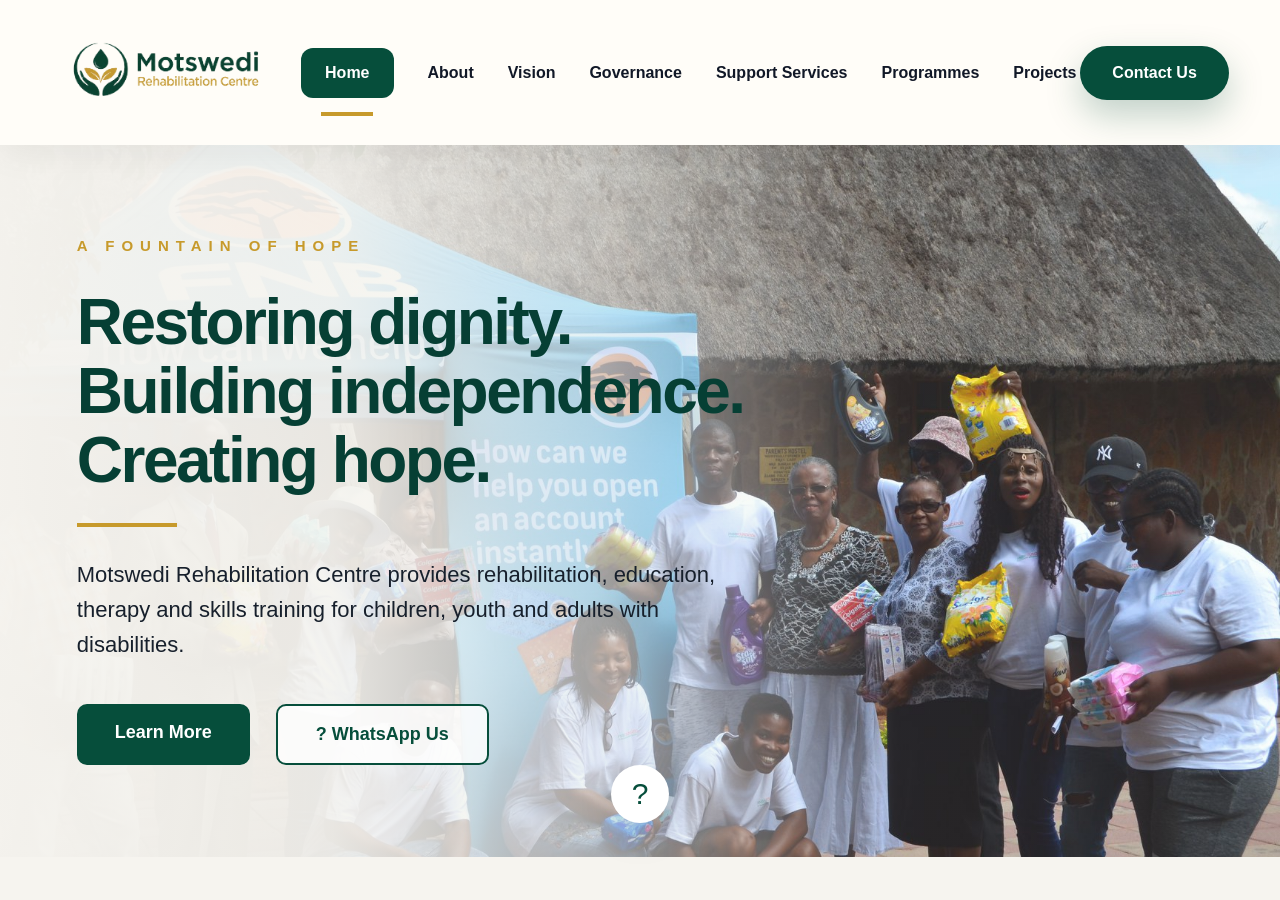
==== commit 281732bb: "Remove top info bar" ====
--- a/index.html
+++ b/index.html
@@ -1,4 +1,4 @@
-<!DOCTYPE html>
+﻿<!DOCTYPE html>
 <html lang="en">
 <head>
 <meta charset="UTF-8">
@@ -7,17 +7,7 @@
 <link rel="stylesheet" href="css/home-premium.css">
 </head>
 <body>
-<div class="info-bar">
-  <div class="info-left">
-    <span>? +267 572 9340</span>
-    <span>? motswedirehab@btcmail.co.bw</span>
-  </div>
-  <div class="info-right">
-    <span>f</span>
-    <span>?</span>
-    <span>?</span>
-  </div>
-</div>
+
 <header class="main-nav">
   <a href="index.html" class="brand">
     <img src="images/logo.png" class="real-logo" alt="Motswedi Logo">
@@ -59,3 +49,4 @@
 </section>
 </body>
 </html>
+
--- a/css/home-premium.css
+++ b/css/home-premium.css
@@ -34,7 +34,7 @@
 }
 /* NAVBAR */
 .main-nav {
-  height: 130px;
+  height: 145px;
   padding: 0 6%;
   background: #fffdf8;
   display: flex;
@@ -267,20 +267,25 @@
 }
 
 .real-logo{
-  width:170px;
-  height:170px;
+  width:230px;
+  height:230px;
   object-fit:contain;
 }
 
+
+.brand{
+min-width:auto !important;
+}
+.main-nav{
+padding:0 4%;
+}
+.real-logo{
+display:block;
+object-fit:contain;
+}
+
 
-.brand{
-min-width:auto !important;
+.info-bar{
+  display:none !important;
 }
-.main-nav{
-padding:0 4%;
-}
-.real-logo{
-display:block;
-object-fit:contain;
-}
-
+
